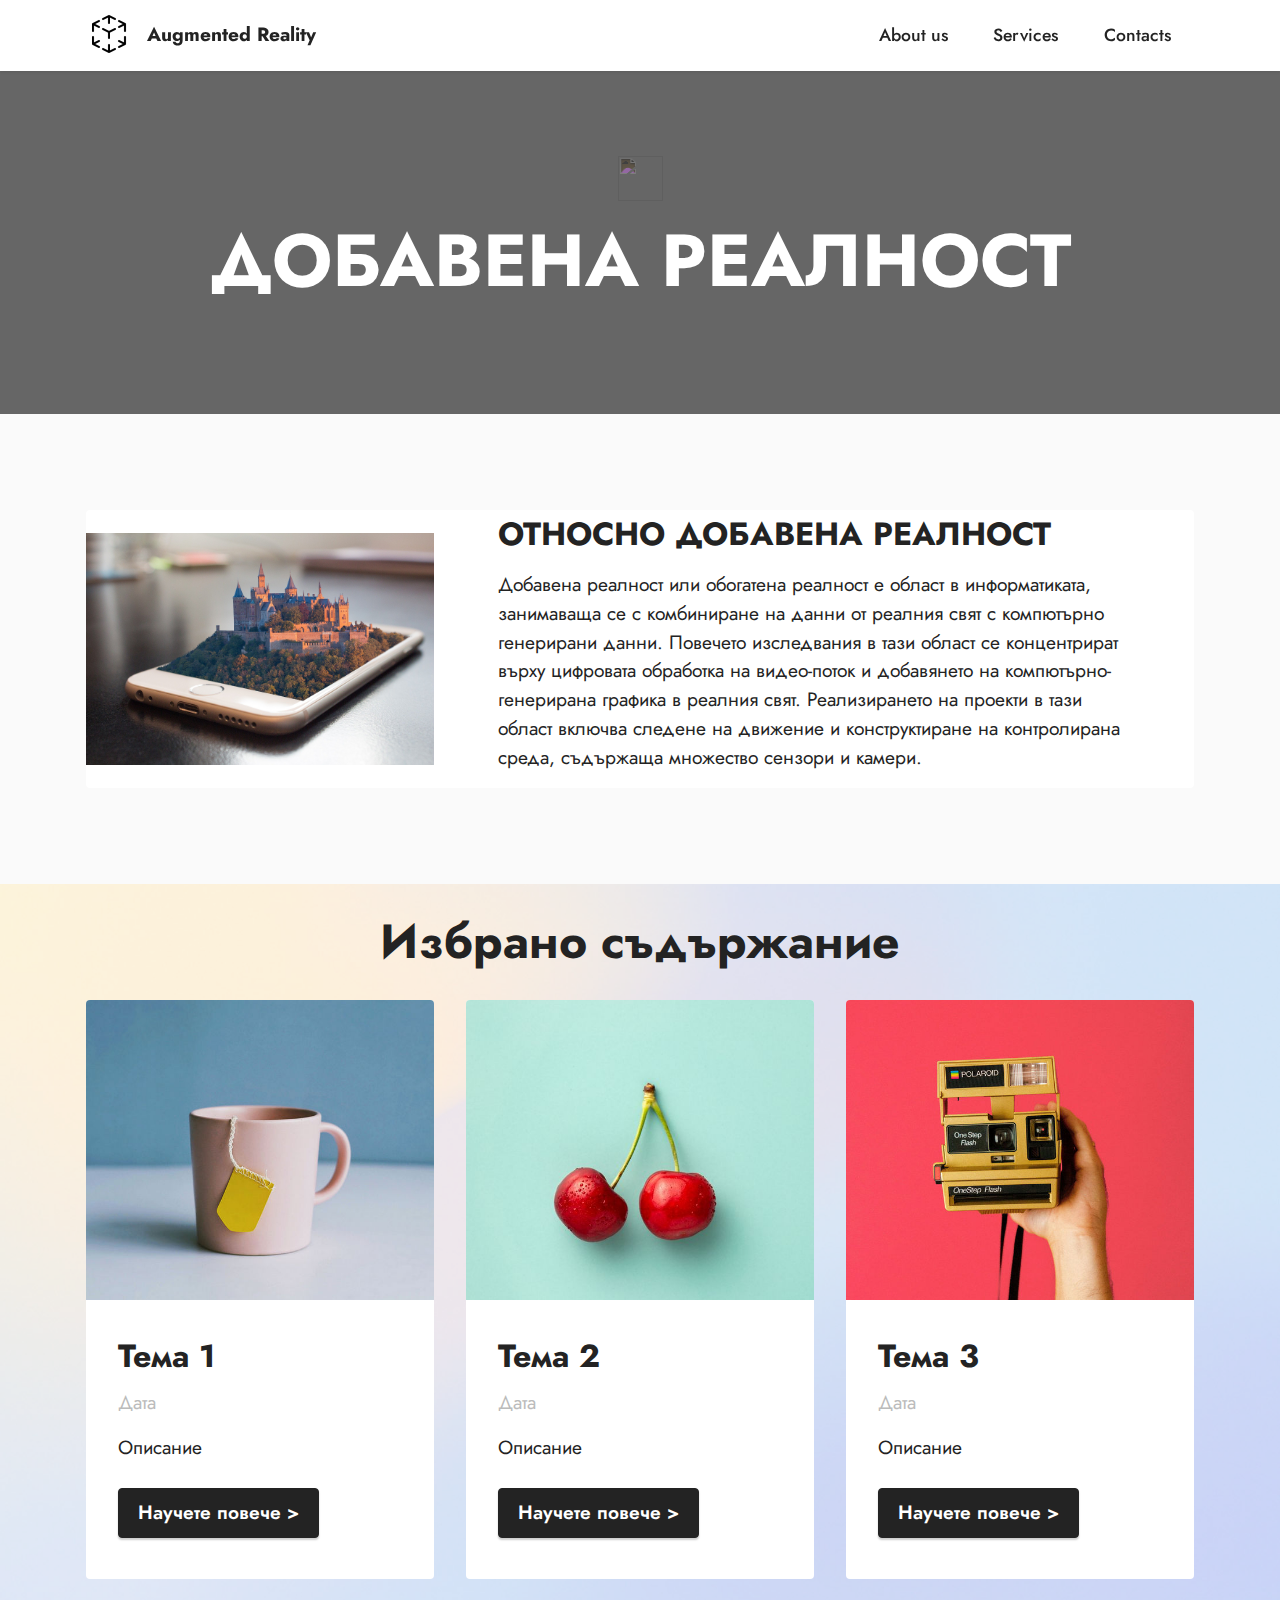
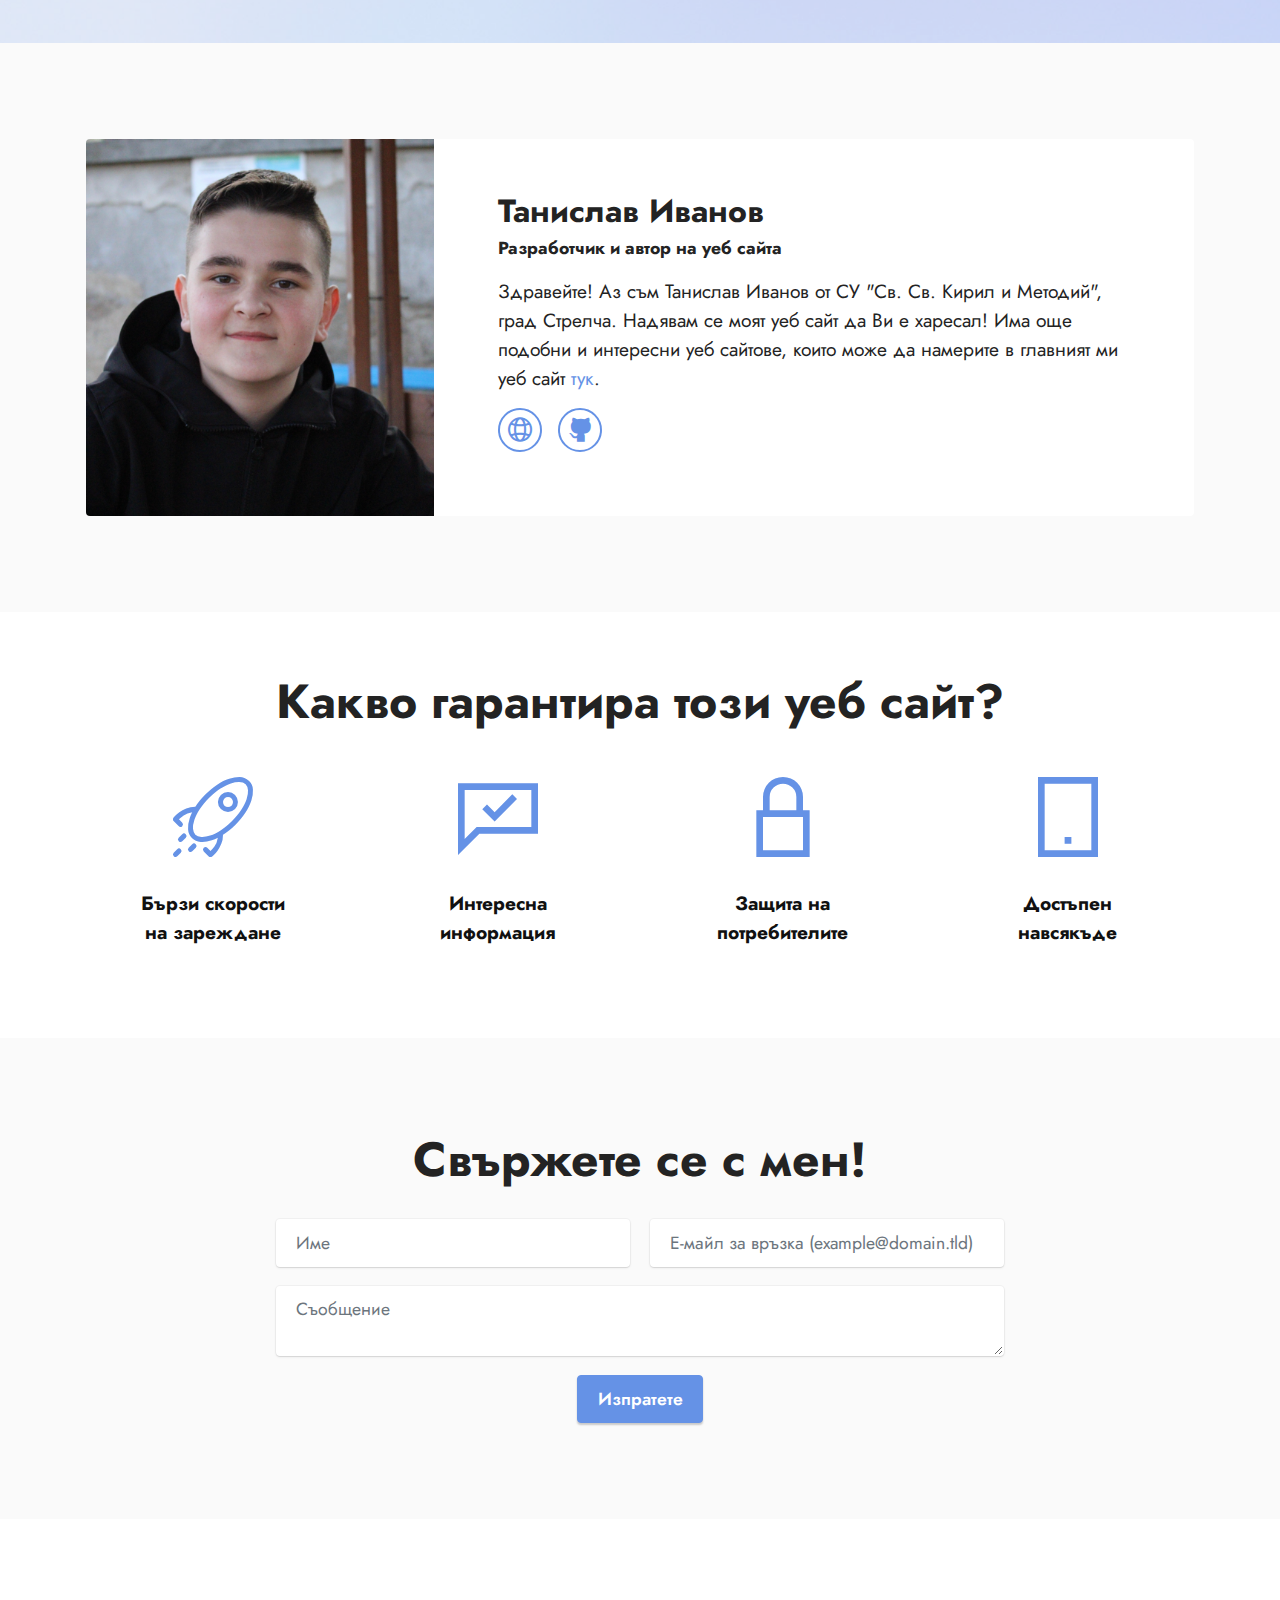
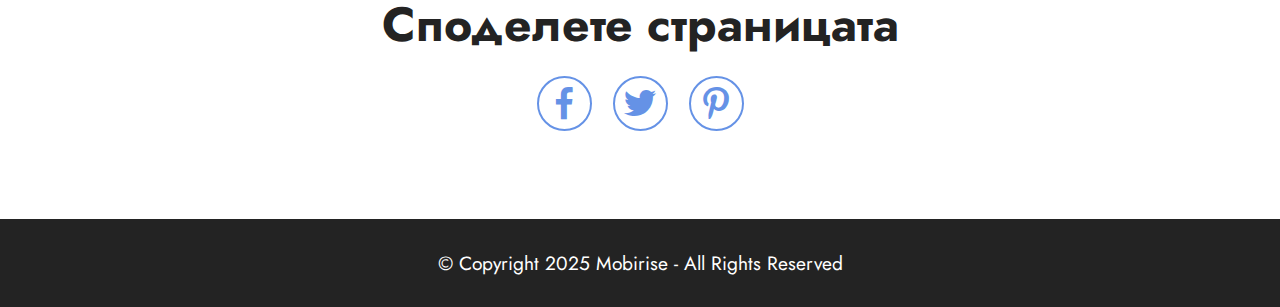
==== dev/index.html @ 79320619 "Качване на ориентировъчен изглед и структура" ====
<!DOCTYPE html>
<html  >
<head>
  
  <meta charset="UTF-8">
  <meta http-equiv="X-UA-Compatible" content="IE=edge">
  
  <meta name="viewport" content="width=device-width, initial-scale=1, minimum-scale=1">
  <link rel="shortcut icon" href="assets/images/forfour-ar-game-icon.png" type="image/x-icon">
  <meta name="description" content="Добре дошли в моят уеб сайт! В този сайт ще откриете повече информация относно Обогатената Реалност и как тя ни помага.">
  
  
  <title>Добавена Реалност » Начало</title>
  <link rel="stylesheet" href="assets/web/assets/mobirise-icons2/mobirise2.css">
  <link rel="stylesheet" href="assets/web/assets/mobirise-icons-bold/mobirise-icons-bold.css">
  <link rel="stylesheet" href="assets/tether/tether.min.css">
  <link rel="stylesheet" href="assets/bootstrap/css/bootstrap.min.css">
  <link rel="stylesheet" href="assets/bootstrap/css/bootstrap-grid.min.css">
  <link rel="stylesheet" href="assets/bootstrap/css/bootstrap-reboot.min.css">
  <link rel="stylesheet" href="assets/dropdown/css/style.css">
  <link rel="stylesheet" href="assets/formstyler/jquery.formstyler.css">
  <link rel="stylesheet" href="assets/formstyler/jquery.formstyler.theme.css">
  <link rel="stylesheet" href="assets/datepicker/jquery.datetimepicker.min.css">
  <link rel="stylesheet" href="assets/socicon/css/styles.css">
  <link rel="stylesheet" href="assets/theme/css/style.css">
  <link rel="preload" as="style" href="assets/mobirise/css/mbr-additional.css"><link rel="stylesheet" href="assets/mobirise/css/mbr-additional.css" type="text/css">
  
  
  
  
</head>
<body>
  
  <section class="menu menu1 cid-swVTDgAWQh" once="menu" id="menu1-0">
    

    <nav class="navbar navbar-dropdown navbar-fixed-top navbar-expand-lg">
        <div class="container">
            <div class="navbar-brand">
                <span class="navbar-logo">
                    <a href="index.html">
                        <img src="assets/images/2300882-200-96x96.png" alt="Лого" style="height: 3rem;">
                    </a>
                </span>
                <span class="navbar-caption-wrap"><a class="navbar-caption text-black display-7" href="https://mobiri.se">Augmented Reality</a></span>
            </div>
            <button class="navbar-toggler" type="button" data-toggle="collapse" data-target="#navbarSupportedContent" aria-controls="navbarNavAltMarkup" aria-expanded="false" aria-label="Toggle navigation">
                <div class="hamburger">
                    <span></span>
                    <span></span>
                    <span></span>
                    <span></span>
                </div>
            </button>
            <div class="collapse navbar-collapse" id="navbarSupportedContent">
                <ul class="navbar-nav nav-dropdown nav-right" data-app-modern-menu="true">
                    <li class="nav-item"><a class="nav-link link text-black display-4" href="https://mobiri.se">
                            About us</a></li>
                    <li class="nav-item"><a class="nav-link link text-black display-4" href="https://mobiri.se">
                            Services</a></li>
                    <li class="nav-item"><a class="nav-link link text-black display-4" href="https://mobiri.se">Contacts</a>
                    </li>
                </ul>
                
                
            </div>
        </div>
    </nav>
</section>

<section class="header6 cid-swVTGZtuj9" data-bg-video="https://www.youtube.com/watch?v=88ghVQFqOMQ&amp;feature=youtu.be&amp;ab_channel=t.Developer" id="header6-1">

    

    <div class="mbr-overlay" style="opacity: 0.6; background-color: rgb(0, 0, 0);"></div>

    <div class="align-center container">
        <div class="row justify-content-center">
            <div class="col-12 col-lg-10">
                <center><img src="https://i.imgur.com/I8pU9GS.png" style="filter: invert(75%); width: 45px; height: 45px; margin-bottom: 20px;"></center>
                <h1 class="mbr-section-title mbr-fonts-style mbr-white mb-3 display-1"><strong>ДОБАВЕНА РЕАЛНОСТ</strong></h1>
                
                
                
            </div>
        </div>
    </div>
</section>

<section class="features8 cid-sx1drIk7ok" xmlns="http://www.w3.org/1999/html" id="features9-3">
    
    

    

    <div class="container">
        <div class="card">
            <div class="card-wrapper">
                <div class="row align-items-center">
                    <div class="col-12 col-md-4">
                        <div class="image-wrapper">
                            <img src="assets/images/mbr.jpg" alt="">
                        </div>
                    </div>
                    <div class="col-12 col-md">
                        <div class="card-box">
                            <div class="row">
                                <div class="col-md">
                                    <h6 class="card-title mbr-fonts-style display-5">
                                        <strong>ОТНОСНО ДОБАВЕНА РЕАЛНОСТ</strong></h6>
                                    <p class="mbr-text mbr-fonts-style display-7">Добавена реалност или обогатена реалност е област в информатиката, занимаваща се с комбиниране на данни от реалния свят с компютърно генерирани данни. Повечето изследвания в тази област се концентрират върху цифровата обработка на видео-поток и добавянето на компютърно-генерирана графика в реалния свят. Реализирането на проекти в тази област включва следене на движение и конструктиране на контролирана среда, съдържаща множество сензори и камери.</p>
                                </div>
                                
                                <div></div>
                            </div>
                        </div>
                    </div>
                </div>
            </div>
        </div>
        
        
    </div>
</section>

<section class="features4 cid-sx1fd4YTiP" id="features4-a">
    
    <div class="mbr-overlay"></div>
    <div class="container">
        <div class="mbr-section-head">
            <h4 class="mbr-section-title mbr-fonts-style align-center mb-0 display-2">
                <strong>Избрано съдържание</strong></h4>
            
        </div>
        <div class="row mt-4">
            <div class="item features-image сol-12 col-md-6 col-lg-4">
                <div class="item-wrapper">
                    <div class="item-img">
                        <img src="assets/images/product2.jpg" alt="" title="">
                    </div>
                    <div class="item-content">
                        <h5 class="item-title mbr-fonts-style display-5"><strong>Тема 1</strong></h5>
                        <h6 class="item-subtitle mbr-fonts-style mt-1 display-7">Дата</h6>
                        <p class="mbr-text mbr-fonts-style mt-3 display-7">Описание</p>
                    </div>
                    <div class="mbr-section-btn item-footer mt-2"><a href="" class="btn item-btn btn-black display-7" target="_blank">Научете повече &gt;</a></div>
                </div>
            </div>
            <div class="item features-image сol-12 col-md-6 col-lg-4">
                <div class="item-wrapper">
                    <div class="item-img">
                        <img src="assets/images/product3.jpg" alt="" title="">
                    </div>
                    <div class="item-content">
                        <h5 class="item-title mbr-fonts-style display-5"><strong>Тема 2</strong></h5>
                        <h6 class="item-subtitle mbr-fonts-style mt-1 display-7">
                            Дата</h6>
                        <p class="mbr-text mbr-fonts-style mt-3 display-7">Описание</p>
                    </div>
                    <div class="mbr-section-btn item-footer mt-2"><a href="" class="btn item-btn btn-black display-7" target="_blank">Научете повече &gt;</a></div>
                </div>
            </div>
            <div class="item features-image сol-12 col-md-6 col-lg-4">
                <div class="item-wrapper">
                    <div class="item-img">
                        <img src="assets/images/product1.jpg" alt="" title="">
                    </div>
                    <div class="item-content">
                        <h5 class="item-title mbr-fonts-style display-5"><strong>Тема 3</strong></h5>
                        <h6 class="item-subtitle mbr-fonts-style mt-1 display-7">Дата</h6>
                        <p class="mbr-text mbr-fonts-style mt-3 display-7">Описание<br></p>
                    </div>
                    <div class="mbr-section-btn item-footer mt-2"><a href="" class="btn item-btn btn-black display-7" target="_blank">Научете повече &gt;</a></div>
                </div>
            </div>
            
        </div>
    </div>
</section>

<section class="team2 cid-sx1dHbCAU4" xmlns="http://www.w3.org/1999/html" id="team2-6">
    
    
    <div class="container">
        <div class="card">
            <div class="card-wrapper">
                <div class="row align-items-center">
                    <div class="col-12 col-md-4">
                        <div class="image-wrapper">
                            <img src="assets/images/img-1461-.jpg" alt="Снимка на Автора">
                        </div>
                    </div>
                    <div class="col-12 col-md">
                        <div class="card-box">
                            <h5 class="card-title mbr-fonts-style m-0 display-5">
                                <strong>Танислав Иванов</strong></h5>
                            <h6 class="mbr-fonts-style mb-3 display-4"><strong>Разработчик и автор на уеб сайта</strong></h6>
                            <p class="mbr-text mbr-fonts-style display-7">
                                Здравейте! Аз съм Танислав Иванов от СУ "Св. Св. Кирил и Методий", град Стрелча. Надявам се моят уеб сайт да Ви е харесал! Има още подобни и интересни уеб сайтове, които може да намерите в главният ми уеб сайт <a href="https://tanislav.space/" class="text-primary" target="_blank">тук</a>.</p>
                            <div class="social-row display-7">
                                <div class="soc-item">
                                    <a href="https://tanislav.space/" target="_blank">
                                        <span class="mbr-iconfont mobi-mbri-globe-2 mobi-mbri"></span>
                                    </a>
                                </div>
                                <div class="soc-item">
                                    <a href="https://github.com/tanislavivanov/" target="_blank">
                                        <span class="mbr-iconfont socicon-github socicon"></span>
                                    </a>
                                </div>
                                
                                
                                
                            </div>
                        </div>
                    </div>
                </div>
            </div>
        </div>
        
        
    </div>
</section>

<section class="features13 cid-sx1dAVcHYe" id="features14-5">
    

    
    <div class="container">
        <div class="row">
            <div class="col-12">
                <h3 class="mbr-section-title align-center mb-4 mbr-fonts-style display-2"><strong>Какво гарантира този уеб сайт?</strong></h3>
            </div>
            <div class="card col-12 col-md-4 col-lg-2 p-3">
                <div class="card-wrapper">
                    <div class="card-box align-center">
                        <span class="mbr-iconfont mbrib-rocket"></span>
                        <h4 class="card-title align-center mbr-black mbr-fonts-style display-7">
                            <strong>Бързи скорости на зареждане</strong></h4>
                    </div>
                </div>
            </div>
            <div class="card p-3 col-12 col-md-4 col-lg-2">
                <div class="card-wrapper">
                    <div class="card-box align-center">
                        <span class="mbr-iconfont mobi-mbri-cust-feedback mobi-mbri"></span>
                        <h4 class="card-title align-center mbr-black mbr-fonts-style display-7">
                            <strong>Интересна информация</strong></h4>
                    </div>
                </div>
            </div>
            <div class="card p-3 col-12 col-md-4 col-lg-2">
                <div class="card-wrapper">
                    <div class="card-box align-center">
                        <span class="mbr-iconfont mobi-mbri-lock mobi-mbri"></span>
                        <h4 class="card-title align-center mbr-black mbr-fonts-style display-7">
                            <strong>Защита на потребителите</strong></h4>
                    </div>
                </div>
            </div>
            <div class="card p-3 col-12 col-md-4 col-lg-2">
                <div class="card-wrapper">
                    <div class="card-box align-center">
                        <span class="mbr-iconfont mobi-mbri-tablet-vertical mobi-mbri"></span>
                        <h4 class="card-title align-center mbr-black mbr-fonts-style display-7">
                            <strong>Достъпен навсякъде</strong></h4>
                    </div>
                </div>
            </div>
            
            
        </div>
    </div>
</section>

<section class="form5 cid-sx1h67roK4" id="form5-b">
    
    
    <div class="container">
        <div class="mbr-section-head">
            <h3 class="mbr-section-title mbr-fonts-style align-center mb-0 display-2">
                <strong>Свържете се с мен!</strong></h3>
            
        </div>
        <div class="row justify-content-center mt-4">
            <div class="col-lg-8 mx-auto mbr-form" data-form-type="formoid">
                <form action="https://mobirise.eu/" method="POST" class="mbr-form form-with-styler" data-form-title="Form Name"><input type="hidden" name="email" data-form-email="true" value="l0HgWR0Tot0xJaMEHiB4GE1J77Bi72+tcxITDGD/1uB796iWV2qBEVkrfcb3pbC+m5CJHKjNEhvX+XjFXCAOz+r0fnMYBuqLcvJv6qVlkKN8I9J687zzCAtlnWQ1FWHp">
                    <div class="">
                        <div hidden="hidden" data-form-alert="" class="alert alert-success col-12">Благодаря Ви, че попълнихте формуляра! Време за отговор е средно от 2 до 3 работни дни.</div>
                        <div hidden="hidden" data-form-alert-danger="" class="alert alert-danger col-12">Oops...! some
                            problem!</div>
                    </div>
                    <div class="dragArea row">
                        <div class="col-md col-sm-12 form-group" data-for="name">
                            <input type="text" name="name" placeholder="Име" data-form-field="name" class="form-control" value="" id="name-form5-b">
                        </div>
                        <div class="col-md col-sm-12 form-group" data-for="email">
                            <input type="email" name="email" placeholder="Е-майл за връзка (example@domain.tld)" data-form-field="email" class="form-control" value="" id="email-form5-b">
                        </div>
                        
                        <div class="col-12 form-group" data-for="textarea">
                            <textarea name="textarea" placeholder="Съобщение" data-form-field="textarea" class="form-control" id="textarea-form5-b"></textarea>
                        </div>
                        <div class="col-lg-12 col-md-12 col-sm-12 align-center mbr-section-btn"><button type="submit" class="btn btn-primary display-4">Изпратете</button></div>
                    </div>
                </form>
            </div>
        </div>
    </div>
</section>

<section class="social2 cid-sx1hEmFftr" id="share2-c">
    
     
    
    

    <div class="container">
        <div class="media-container-row">
            <div class="col-12">
                <h3 class="mbr-section-title align-center mb-3 mbr-fonts-style display-2"><strong>Споделете страницата</strong></h3>
                <div>
                    <div class="mbr-social-likes align-center" data-counters="false">
                        <span class="btn btn-social facebook m-2">
                            <i class="socicon socicon-facebook"></i>
                        </span>
                        <span class="btn btn-social twitter m-2">
                            <i class="socicon socicon-twitter"></i>
                        </span>
                        
                        
                        <span class="btn btn-social pinterest m-2">
                            <i class="socicon socicon-pinterest"></i>
                        </span>
                        
                    </div>
                </div>
            </div>
        </div>
    </div>
</section>

<section class="footer7 cid-sx1dK2Ox5b" once="footers" id="footer7-7">

    

    

    <div class="container">
        <div class="media-container-row align-center mbr-white">
            <div class="col-12">
                <p class="mbr-text mb-0 mbr-fonts-style display-7">
                    © Copyright 2025 Mobirise - All Rights Reserved
                </p>
            </div>
        </div>
    </div>
</section><section id="top-1" hidden><a href="https://mobirise.site"></a></section><script src="assets/web/assets/jquery/jquery.min.js"></script>  <script src="assets/popper/popper.min.js"></script>  <script src="assets/tether/tether.min.js"></script>  <script src="assets/bootstrap/js/bootstrap.min.js"></script>  <script src="assets/web/assets/cookies-alert-plugin/cookies-alert-core.js"></script>  <script src="assets/web/assets/cookies-alert-plugin/cookies-alert-script.js"></script>  <script src="assets/smoothscroll/smooth-scroll.js"></script>  <script src="assets/dropdown/js/nav-dropdown.js"></script>  <script src="assets/dropdown/js/navbar-dropdown.js"></script>  <script src="assets/touchswipe/jquery.touch-swipe.min.js"></script>  <script src="assets/ytplayer/jquery.mb.ytplayer.min.js"></script>  <script src="assets/vimeoplayer/jquery.mb.vimeo_player.js"></script>  <script src="assets/formstyler/jquery.formstyler.js"></script>  <script src="assets/formstyler/jquery.formstyler.min.js"></script>  <script src="assets/datepicker/jquery.datetimepicker.full.js"></script>  <script src="assets/sociallikes/social-likes.js"></script>  <script src="assets/theme/js/script.js"></script>  <script src="assets/witsec-mailform/witsec-mailform.js"></script>  <script src="assets/formoid/formoid.min.js"></script>  
  
  
<input name="cookieData" type="hidden" data-cookie-customDialogSelector='null' data-cookie-colorText='#424a4d' data-cookie-colorBg='rgba(234, 239, 241, 0.86)' data-cookie-textButton='Съгласен съм' data-cookie-colorButton='' data-cookie-colorLink='#424a4d' data-cookie-underlineLink='true' data-cookie-text="Използваме бисквитки, за да подобрим изживяването Ви в този сайт! Прочетете нашата <a href='privacy.html'>политика за защита на потребителите</a> преди да продължите към сайта.">
  </body>
</html>
---- dev/assets/web/assets/mobirise-icons2/mobirise2.css ----
@font-face {
  font-family: 'Moririse2';
  font-display: swap;
  src:  url('mobirise2.eot?f2bix4');
  src:  url('mobirise2.eot?f2bix4#iefix') format('embedded-opentype'),
    url('mobirise2.ttf?f2bix4') format('truetype'),
    url('mobirise2.woff?f2bix4') format('woff'),
    url('mobirise2.svg?f2bix4#mobirise2') format('svg');
  font-weight: normal;
  font-style: normal;
}

[class^="mobi-"], [class*=" mobi-"] {
  /* use !important to prevent issues with browser extensions that change fonts */
  font-family: 'Moririse2' !important;
  speak: none;
  font-style: normal;
  font-weight: normal;
  font-variant: normal;
  text-transform: none;
  line-height: 1;

  /* Better Font Rendering =========== */
  -webkit-font-smoothing: antialiased;
  -moz-osx-font-smoothing: grayscale;
}

.mobi-mbri-add-submenu:before {
  content: "\e900";
}
.mobi-mbri-alert:before {
  content: "\e901";
}
.mobi-mbri-align-center:before {
  content: "\e902";
}
.mobi-mbri-align-justify:before {
  content: "\e903";
}
.mobi-mbri-align-left:before {
  content: "\e904";
}
.mobi-mbri-align-right:before {
  content: "\e905";
}
.mobi-mbri-android:before {
  content: "\e906";
}
.mobi-mbri-apple:before {
  content: "\e907";
}
.mobi-mbri-arrow-down:before {
  content: "\e908";
}
.mobi-mbri-arrow-next:before {
  content: "\e909";
}
.mobi-mbri-arrow-prev:before {
  content: "\e90a";
}
.mobi-mbri-arrow-up:before {
  content: "\e90b";
}
.mobi-mbri-bold:before {
  content: "\e90c";
}
.mobi-mbri-bookmark:before {
  content: "\e90d";
}
.mobi-mbri-bootstrap:before {
  content: "\e90e";
}
.mobi-mbri-briefcase:before {
  content: "\e90f";
}
.mobi-mbri-browse:before {
  content: "\e910";
}
.mobi-mbri-bulleted-list:before {
  content: "\e911";
}
.mobi-mbri-calendar:before {
  content: "\e912";
}
.mobi-mbri-camera:before {
  content: "\e913";
}
.mobi-mbri-cart-add:before {
  content: "\e914";
}
.mobi-mbri-cart-full:before {
  content: "\e915";
}
.mobi-mbri-cash:before {
  content: "\e916";
}
.mobi-mbri-change-style:before {
  content: "\e917";
}
.mobi-mbri-chat:before {
  content: "\e918";
}
.mobi-mbri-clock:before {
  content: "\e919";
}
.mobi-mbri-close:before {
  content: "\e91a";
}
.mobi-mbri-cloud:before {
  content: "\e91b";
}
.mobi-mbri-code:before {
  content: "\e91c";
}
.mobi-mbri-contact-form:before {
  content: "\e91d";
}
.mobi-mbri-credit-card:before {
  content: "\e91e";
}
.mobi-mbri-cursor-click:before {
  content: "\e91f";
}
.mobi-mbri-cust-feedback:before {
  content: "\e920";
}
.mobi-mbri-database:before {
  content: "\e921";
}
.mobi-mbri-delivery:before {
  content: "\e922";
}
.mobi-mbri-desktop:before {
  content: "\e923";
}
.mobi-mbri-devices:before {
  content: "\e924";
}
.mobi-mbri-down:before {
  content: "\e925";
}
.mobi-mbri-download-2:before {
  content: "\e926";
}
.mobi-mbri-download:before {
  content: "\e927";
}
.mobi-mbri-drag-n-drop-2:before {
  content: "\e928";
}
.mobi-mbri-drag-n-drop:before {
  content: "\e929";
}
.mobi-mbri-edit-2:before {
  content: "\e92a";
}
.mobi-mbri-edit:before {
  content: "\e92b";
}
.mobi-mbri-error:before {
  content: "\e92c";
}
.mobi-mbri-extension:before {
  content: "\e92d";
}
.mobi-mbri-features:before {
  content: "\e92e";
}
.mobi-mbri-file:before {
  content: "\e92f";
}
.mobi-mbri-flag:before {
  content: "\e930";
}
.mobi-mbri-folder:before {
  content: "\e931";
}
.mobi-mbri-gift:before {
  content: "\e932";
}
.mobi-mbri-github:before {
  content: "\e933";
}
.mobi-mbri-globe-2:before {
  content: "\e934";
}
.mobi-mbri-globe:before {
  content: "\e935";
}
.mobi-mbri-growing-chart:before {
  content: "\e936";
}
.mobi-mbri-hearth:before {
  content: "\e937";
}
.mobi-mbri-help:before {
  content: "\e938";
}
.mobi-mbri-home:before {
  content: "\e939";
}
.mobi-mbri-hot-cup:before {
  content: "\e93a";
}
.mobi-mbri-idea:before {
  content: "\e93b";
}
.mobi-mbri-image-gallery:before {
  content: "\e93c";
}
.mobi-mbri-image-slider:before {
  content: "\e93d";
}
.mobi-mbri-info:before {
  content: "\e93e";
}
.mobi-mbri-italic:before {
  content: "\e93f";
}
.mobi-mbri-key:before {
  content: "\e940";
}
.mobi-mbri-laptop:before {
  content: "\e941";
}
.mobi-mbri-layers:before {
  content: "\e942";
}
.mobi-mbri-left-right:before {
  content: "\e943";
}
.mobi-mbri-left:before {
  content: "\e944";
}
.mobi-mbri-letter:before {
  content: "\e945";
}
.mobi-mbri-like:before {
  content: "\e946";
}
.mobi-mbri-link:before {
  content: "\e947";
}
.mobi-mbri-lock:before {
  content: "\e948";
}
.mobi-mbri-login:before {
  content: "\e949";
}
.mobi-mbri-logout:before {
  content: "\e94a";
}
.mobi-mbri-magic-stick:before {
  content: "\e94b";
}
.mobi-mbri-map-pin:before {
  content: "\e94c";
}
.mobi-mbri-menu:before {
  content: "\e94d";
}
.mobi-mbri-mobile-2:before {
  content: "\e94e";
}
.mobi-mbri-mobile-horizontal:before {
  content: "\e94f";
}
.mobi-mbri-mobile:before {
  content: "\e950";
}
.mobi-mbri-mobirise:before {
  content: "\e951";
}
.mobi-mbri-more-horizontal:before {
  content: "\e952";
}
.mobi-mbri-more-vertical:before {
  content: "\e953";
}
.mobi-mbri-music:before {
  content: "\e954";
}
.mobi-mbri-new-file:before {
  content: "\e955";
}
.mobi-mbri-numbered-list:before {
  content: "\e956";
}
.mobi-mbri-opened-folder:before {
  content: "\e957";
}
.mobi-mbri-pages:before {
  content: "\e958";
}
.mobi-mbri-paper-plane:before {
  content: "\e959";
}
.mobi-mbri-paperclip:before {
  content: "\e95a";
}
.mobi-mbri-phone:before {
  content: "\e95b";
}
.mobi-mbri-photo:before {
  content: "\e95c";
}
.mobi-mbri-photos:before {
  content: "\e95d";
}
.mobi-mbri-pin:before {
  content: "\e95e";
}
.mobi-mbri-play:before {
  content: "\e95f";
}
.mobi-mbri-plus:before {
  content: "\e960";
}
.mobi-mbri-preview:before {
  content: "\e961";
}
.mobi-mbri-print:before {
  content: "\e962";
}
.mobi-mbri-protect:before {
  content: "\e963";
}
.mobi-mbri-question:before {
  content: "\e964";
}
.mobi-mbri-quote-left:before {
  content: "\e965";
}
.mobi-mbri-quote-right:before {
  content: "\e966";
}
.mobi-mbri-redo:before {
  content: "\e967";
}
.mobi-mbri-refresh:before {
  content: "\e968";
}
.mobi-mbri-responsive-2:before {
  content: "\e969";
}
.mobi-mbri-responsive:before {
  content: "\e96a";
}
.mobi-mbri-right:before {
  content: "\e96b";
}
.mobi-mbri-rocket:before {
  content: "\e96c";
}
.mobi-mbri-sad-face:before {
  content: "\e96d";
}
.mobi-mbri-sale:before {
  content: "\e96e";
}
.mobi-mbri-save:before {
  content: "\e96f";
}
.mobi-mbri-search:before {
  content: "\e970";
}
.mobi-mbri-setting-2:before {
  content: "\e971";
}
.mobi-mbri-setting-3:before {
  content: "\e972";
}
.mobi-mbri-setting:before {
  content: "\e973";
}
.mobi-mbri-share:before {
  content: "\e974";
}
.mobi-mbri-shopping-bag:before {
  content: "\e975";
}
.mobi-mbri-shopping-basket:before {
  content: "\e976";
}
.mobi-mbri-shopping-cart:before {
  content: "\e977";
}
.mobi-mbri-sites:before {
  content: "\e978";
}
.mobi-mbri-smile-face:before {
  content: "\e979";
}
.mobi-mbri-speed:before {
  content: "\e97a";
}
.mobi-mbri-star:before {
  content: "\e97b";
}
.mobi-mbri-success:before {
  content: "\e97c";
}
.mobi-mbri-sun:before {
  content: "\e97d";
}
.mobi-mbri-sun2:before {
  content: "\e97e";
}
.mobi-mbri-tablet-vertical:before {
  content: "\e97f";
}
.mobi-mbri-tablet:before {
  content: "\e980";
}
.mobi-mbri-target:before {
  content: "\e981";
}
.mobi-mbri-timer:before {
  content: "\e982";
}
.mobi-mbri-to-ftp:before {
  content: "\e983";
}
.mobi-mbri-to-local-drive:before {
  content: "\e984";
}
.mobi-mbri-touch-swipe:before {
  content: "\e985";
}
.mobi-mbri-touch:before {
  content: "\e986";
}
.mobi-mbri-trash:before {
  content: "\e987";
}
.mobi-mbri-underline:before {
  content: "\e988";
}
.mobi-mbri-undo:before {
  content: "\e989";
}
.mobi-mbri-unlink:before {
  content: "\e98a";
}
.mobi-mbri-unlock:before {
  content: "\e98b";
}
.mobi-mbri-up-down:before {
  content: "\e98c";
}
.mobi-mbri-up:before {
  content: "\e98d";
}
.mobi-mbri-update:before {
  content: "\e98e";
}
.mobi-mbri-upload-2:before {
  content: "\e98f";
}
.mobi-mbri-upload:before {
  content: "\e990";
}
.mobi-mbri-user-2:before {
  content: "\e991";
}
.mobi-mbri-user:before {
  content: "\e992";
}
.mobi-mbri-users:before {
  content: "\e993";
}
.mobi-mbri-video-play:before {
  content: "\e994";
}
.mobi-mbri-video:before {
  content: "\e995";
}
.mobi-mbri-watch:before {
  content: "\e996";
}
.mobi-mbri-website-theme-2:before {
  content: "\e997";
}
.mobi-mbri-website-theme:before {
  content: "\e998";
}
.mobi-mbri-wifi:before {
  content: "\e999";
}
.mobi-mbri-windows:before {
  content: "\e99a";
}
.mobi-mbri-zoom-in:before {
  content: "\e99b";
}
.mobi-mbri-zoom-out:before {
  content: "\e99c";
}
---- dev/assets/web/assets/mobirise-icons-bold/mobirise-icons-bold.css ----
@font-face {
  font-family: 'mobirise-icons-bold';
  font-display: swap;
  src:  url('mobirise-icons-bold.eot?m1l4yr');
  src:  url('mobirise-icons-bold.eot?m1l4yr#iefix') format('embedded-opentype'),
    url('mobirise-icons-bold.ttf?m1l4yr') format('truetype'),
    url('mobirise-icons-bold.woff?m1l4yr') format('woff'),
    url('mobirise-icons-bold.svg?m1l4yr#mobirise-icons-bold') format('svg');
  font-weight: normal;
  font-style: normal;
}

[class^="mbrib-"], [class*="mbrib-"] {
  /* use !important to prevent issues with browser extensions that change fonts */
  font-family: 'mobirise-icons-bold' !important;
  speak: none;
  font-style: normal;
  font-weight: normal;
  font-variant: normal;
  text-transform: none;
  line-height: 1;

  /* Better Font Rendering =========== */
  -webkit-font-smoothing: antialiased;
  -moz-osx-font-smoothing: grayscale;
}

.mbrib-add-submenu:before {
  content: "\e900";
}
.mbrib-alert:before {
  content: "\e901";
}
.mbrib-align-center:before {
  content: "\e902";
}
.mbrib-align-justify:before {
  content: "\e903";
}
.mbrib-align-left:before {
  content: "\e904";
}
.mbrib-align-right:before {
  content: "\e905";
}
.mbrib-android:before {
  content: "\e906";
}
.mbrib-apple:before {
  content: "\e907";
}
.mbrib-arrow-down:before {
  content: "\e908";
}
.mbrib-arrow-next:before {
  content: "\e909";
}
.mbrib-arrow-prev:before {
  content: "\e90a";
}
.mbrib-arrow-up:before {
  content: "\e90b";
}
.mbrib-bold:before {
  content: "\e90c";
}
.mbrib-bookmark:before {
  content: "\e90d";
}
.mbrib-bootstrap:before {
  content: "\e90e";
}
.mbrib-briefcase:before {
  content: "\e90f";
}
.mbrib-browse:before {
  content: "\e910";
}
.mbrib-bulleted-list:before {
  content: "\e911";
}
.mbrib-calendar:before {
  content: "\e912";
}
.mbrib-camera:before {
  content: "\e913";
}
.mbrib-cart-add:before {
  content: "\e914";
}
.mbrib-cart-full:before {
  content: "\e915";
}
.mbrib-cash:before {
  content: "\e916";
}
.mbrib-change-style:before {
  content: "\e917";
}
.mbrib-chat:before {
  content: "\e918";
}
.mbrib-clock:before {
  content: "\e919";
}
.mbrib-close:before {
  content: "\e91a";
}
.mbrib-cloud:before {
  content: "\e91b";
}
.mbrib-code:before {
  content: "\e91c";
}
.mbrib-contact-form:before {
  content: "\e91d";
}
.mbrib-credit-card:before {
  content: "\e91e";
}
.mbrib-cursor-click:before {
  content: "\e91f";
}
.mbrib-cust-feedback:before {
  content: "\e920";
}
.mbrib-database:before {
  content: "\e921";
}
.mbrib-delivery:before {
  content: "\e922";
}
.mbrib-desktop:before {
  content: "\e923";
}
.mbrib-devices:before {
  content: "\e924";
}
.mbrib-down:before {
  content: "\e925";
}
.mbrib-download:before {
  content: "\e926";
}
.mbrib-drag-n-drop:before {
  content: "\e927";
}
.mbrib-drag-n-drop2:before {
  content: "\e928";
}
.mbrib-edit:before {
  content: "\e929";
}
.mbrib-edit2:before {
  content: "\e92a";
}
.mbrib-error:before {
  content: "\e92b";
}
.mbrib-extension:before {
  content: "\e92c";
}
.mbrib-features:before {
  content: "\e92d";
}
.mbrib-file:before {
  content: "\e92e";
}
.mbrib-flag:before {
  content: "\e92f";
}
.mbrib-folder:before {
  content: "\e930";
}
.mbrib-gift:before {
  content: "\e931";
}
.mbrib-github:before {
  content: "\e932";
}
.mbrib-globe-2:before {
  content: "\e933";
}
.mbrib-globe:before {
  content: "\e934";
}
.mbrib-growing-chart:before {
  content: "\e935";
}
.mbrib-hearth:before {
  content: "\e936";
}
.mbrib-help:before {
  content: "\e937";
}
.mbrib-home:before {
  content: "\e938";
}
.mbrib-hot-cup:before {
  content: "\e939";
}
.mbrib-idea:before {
  content: "\e93a";
}
.mbrib-image-gallery:before {
  content: "\e93b";
}
.mbrib-image-slider:before {
  content: "\e93c";
}
.mbrib-info:before {
  content: "\e93d";
}
.mbrib-italic:before {
  content: "\e93e";
}
.mbrib-key:before {
  content: "\e93f";
}
.mbrib-laptop:before {
  content: "\e940";
}
.mbrib-layers:before {
  content: "\e941";
}
.mbrib-left-right:before {
  content: "\e942";
}
.mbrib-left:before {
  content: "\e943";
}
.mbrib-letter:before {
  content: "\e944";
}
.mbrib-like:before {
  content: "\e945";
}
.mbrib-link:before {
  content: "\e946";
}
.mbrib-lock:before {
  content: "\e947";
}
.mbrib-login:before {
  content: "\e948";
}
.mbrib-logout:before {
  content: "\e949";
}
.mbrib-magic-stick:before {
  content: "\e94a";
}
.mbrib-map-pin:before {
  content: "\e94b";
}
.mbrib-menu:before {
  content: "\e94c";
}
.mbrib-mobile:before {
  content: "\e94d";
}
.mbrib-mobile2:before {
  content: "\e94e";
}
.mbrib-mobirise:before {
  content: "\e94f";
}
.mbrib-more-horizontal:before {
  content: "\e950";
}
.mbrib-more-vertical:before {
  content: "\e951";
}
.mbrib-music:before {
  content: "\e952";
}
.mbrib-new-file:before {
  content: "\e953";
}
.mbrib-numbered-list:before {
  content: "\e954";
}
.mbrib-opened-folder:before {
  content: "\e955";
}
.mbrib-pages:before {
  content: "\e956";
}
.mbrib-paper-plane:before {
  content: "\e957";
}
.mbrib-paperclip:before {
  content: "\e958";
}
.mbrib-photo:before {
  content: "\e959";
}
.mbrib-photos:before {
  content: "\e95a";
}
.mbrib-pin:before {
  content: "\e95b";
}
.mbrib-play:before {
  content: "\e95c";
}
.mbrib-plus:before {
  content: "\e95d";
}
.mbrib-preview:before {
  content: "\e95e";
}
.mbrib-print:before {
  content: "\e95f";
}
.mbrib-protect:before {
  content: "\e960";
}
.mbrib-question:before {
  content: "\e961";
}
.mbrib-quote-left:before {
  content: "\e962";
}
.mbrib-quote-right:before {
  content: "\e963";
}
.mbrib-redo:before {
  content: "\e964";
}
.mbrib-refresh:before {
  content: "\e965";
}
.mbrib-responsive:before {
  content: "\e966";
}
.mbrib-right:before {
  content: "\e967";
}
.mbrib-rocket:before {
  content: "\e968";
}
.mbrib-sad-face:before {
  content: "\e969";
}
.mbrib-sale:before {
  content: "\e96a";
}
.mbrib-save:before {
  content: "\e96b";
}
.mbrib-search:before {
  content: "\e96c";
}
.mbrib-setting:before {
  content: "\e96d";
}
.mbrib-setting2:before {
  content: "\e96e";
}
.mbrib-setting3:before {
  content: "\e96f";
}
.mbrib-share:before {
  content: "\e970";
}
.mbrib-shopping-bag:before {
  content: "\e971";
}
.mbrib-shopping-basket:before {
  content: "\e972";
}
.mbrib-shopping-cart:before {
  content: "\e973";
}
.mbrib-sites:before {
  content: "\e974";
}
.mbrib-smile-face:before {
  content: "\e975";
}
.mbrib-speed:before {
  content: "\e976";
}
.mbrib-star:before {
  content: "\e977";
}
.mbrib-success:before {
  content: "\e978";
}
.mbrib-sun:before {
  content: "\e979";
}
.mbrib-sun2:before {
  content: "\e97a";
}
.mbrib-tablet-vertical:before {
  content: "\e97b";
}
.mbrib-tablet:before {
  content: "\e97c";
}
.mbrib-target:before {
  content: "\e97d";
}
.mbrib-timer:before {
  content: "\e97e";
}
.mbrib-to-ftp:before {
  content: "\e97f";
}
.mbrib-to-local-drive:before {
  content: "\e980";
}
.mbrib-touch-swipe:before {
  content: "\e981";
}
.mbrib-touch:before {
  content: "\e982";
}
.mbrib-trash:before {
  content: "\e983";
}
.mbrib-underline:before {
  content: "\e984";
}
.mbrib-undo:before {
  content: "\e985";
}
.mbrib-unlink:before {
  content: "\e986";
}
.mbrib-unlock:before {
  content: "\e987";
}
.mbrib-up-down:before {
  content: "\e988";
}
.mbrib-up:before {
  content: "\e989";
}
.mbrib-update:before {
  content: "\e98a";
}
.mbrib-upload:before {
  content: "\e98b";
}
.mbrib-user:before {
  content: "\e98c";
}
.mbrib-user2:before {
  content: "\e98d";
}
.mbrib-users:before {
  content: "\e98e";
}
.mbrib-video-play:before {
  content: "\e98f";
}
.mbrib-video:before {
  content: "\e990";
}
.mbrib-watch:before {
  content: "\e991";
}
.mbrib-website-theme:before {
  content: "\e992";
}
.mbrib-wifi:before {
  content: "\e993";
}
.mbrib-windows:before {
  content: "\e994";
}
.mbrib-zoom-out:before {
  content: "\e995";
}
---- dev/assets/dropdown/css/style.css ----
.navbar-dropdown {
  left: 0;
  padding: 0;
  position: absolute;
  right: 0;
  top: 0;
  transition: all 0.45s ease;
  z-index: 1030;
  background: #282828; }
  .navbar-dropdown .navbar-logo {
    margin-right: 0.8rem;
    transition: margin 0.3s ease-in-out;
    vertical-align: middle; }
    .navbar-dropdown .navbar-logo img {
      height: 3.125rem;
      transition: all 0.3s ease-in-out; }
    .navbar-dropdown .navbar-logo.mbr-iconfont {
      font-size: 3.125rem;
      line-height: 3.125rem; }
  .navbar-dropdown .navbar-caption {
    font-weight: 700;
    white-space: normal;
    vertical-align: -4px;
    line-height: 3.125rem !important; }
    .navbar-dropdown .navbar-caption, .navbar-dropdown .navbar-caption:hover {
      color: inherit;
      text-decoration: none; }
  .navbar-dropdown .mbr-iconfont + .navbar-caption {
    vertical-align: -1px; }
  .navbar-dropdown.navbar-fixed-top {
    position: fixed; }
  .navbar-dropdown .navbar-brand span {
    vertical-align: -4px; }
  .navbar-dropdown.bg-color.transparent {
    background: none; }
  .navbar-dropdown.navbar-short .navbar-brand {
    padding: 0.625rem 0; }
    .navbar-dropdown.navbar-short .navbar-brand span {
      vertical-align: -1px; }
  .navbar-dropdown.navbar-short .navbar-caption {
    line-height: 2.375rem !important;
    vertical-align: -2px; }
  .navbar-dropdown.navbar-short .navbar-logo {
    margin-right: 0.5rem; }
    .navbar-dropdown.navbar-short .navbar-logo img {
      height: 2.375rem; }
    .navbar-dropdown.navbar-short .navbar-logo.mbr-iconfont {
      font-size: 2.375rem;
      line-height: 2.375rem; }
  .navbar-dropdown.navbar-short .mbr-table-cell {
    height: 3.625rem; }
  .navbar-dropdown .navbar-close {
    left: 0.6875rem;
    position: fixed;
    top: 0.75rem;
    z-index: 1000; }
  .navbar-dropdown .hamburger-icon {
    content: "";
    display: inline-block;
    vertical-align: middle;
    width: 16px;
    -webkit-box-shadow: 0 -6px 0 1px #282828,0 0 0 1px #282828,0 6px 0 1px #282828;
    -moz-box-shadow: 0 -6px 0 1px #282828,0 0 0 1px #282828,0 6px 0 1px #282828;
    box-shadow: 0 -6px 0 1px #282828,0 0 0 1px #282828,0 6px 0 1px #282828; }

.dropdown-menu .dropdown-toggle[data-toggle="dropdown-submenu"]::after {
  border-bottom: 0.35em solid transparent;
  border-left: 0.35em solid;
  border-right: 0;
  border-top: 0.35em solid transparent;
  margin-left: 0.3rem; }

.dropdown-menu .dropdown-item:focus {
  outline: 0; }

.nav-dropdown {
  font-size: 0.75rem;
  font-weight: 500;
  height: auto !important; }
  .nav-dropdown .nav-btn {
    padding-left: 1rem; }
  .nav-dropdown .link {
    margin: .667em 1.667em;
    font-weight: 500;
    padding: 0;
    transition: color .2s ease-in-out; }
    .nav-dropdown .link.dropdown-toggle {
      margin-right: 2.583em; }
      .nav-dropdown .link.dropdown-toggle::after {
        margin-left: .25rem;
        border-top: 0.35em solid;
        border-right: 0.35em solid transparent;
        border-left: 0.35em solid transparent;
        border-bottom: 0; }
      .nav-dropdown .link.dropdown-toggle[aria-expanded="true"] {
        margin: 0;
        padding: 0.667em 3.263em  0.667em 1.667em; }
  .nav-dropdown .link::after,
  .nav-dropdown .dropdown-item::after {
    color: inherit; }
  .nav-dropdown .btn {
    font-size: 0.75rem;
    font-weight: 700;
    letter-spacing: 0;
    margin-bottom: 0;
    padding-left: 1.25rem;
    padding-right: 1.25rem; }
  .nav-dropdown .dropdown-menu {
    border-radius: 0;
    border: 0;
    left: 0;
    margin: 0;
    padding-bottom: 1.25rem;
    padding-top: 1.25rem;
    position: relative; }
  .nav-dropdown .dropdown-submenu {
    margin-left: 0.125rem;
    top: 0; }
  .nav-dropdown .dropdown-item {
    font-weight: 500;
    line-height: 2;
    padding: 0.3846em 4.615em 0.3846em 1.5385em;
    position: relative;
    transition: color .2s ease-in-out, background-color .2s ease-in-out; }
    .nav-dropdown .dropdown-item::after {
      margin-top: -0.3077em;
      position: absolute;
      right: 1.1538em;
      top: 50%; }
    .nav-dropdown .dropdown-item:focus, .nav-dropdown .dropdown-item:hover {
      background: none; }

@media (max-width: 767px) {
  .nav-dropdown.navbar-toggleable-sm {
    bottom: 0;
    display: none;
    left: 0;
    overflow-x: hidden;
    position: fixed;
    top: 0;
    transform: translateX(-100%);
    -ms-transform: translateX(-100%);
    -webkit-transform: translateX(-100%);
    width: 18.75rem;
    z-index: 999; } }
.nav-dropdown.navbar-toggleable-xl {
  bottom: 0;
  display: none;
  left: 0;
  overflow-x: hidden;
  position: fixed;
  top: 0;
  transform: translateX(-100%);
  -ms-transform: translateX(-100%);
  -webkit-transform: translateX(-100%);
  width: 18.75rem;
  z-index: 999; }

.nav-dropdown-sm {
  display: block !important;
  overflow-x: hidden;
  overflow: auto;
  padding-top: 3.875rem; }
  .nav-dropdown-sm::after {
    content: "";
    display: block;
    height: 3rem;
    width: 100%; }
  .nav-dropdown-sm.collapse.in ~ .navbar-close {
    display: block !important; }
  .nav-dropdown-sm.collapsing, .nav-dropdown-sm.collapse.in {
    transform: translateX(0);
    -ms-transform: translateX(0);
    -webkit-transform: translateX(0);
    transition: all 0.25s ease-out;
    -webkit-transition: all 0.25s ease-out;
    background: #282828; }
  .nav-dropdown-sm.collapsing[aria-expanded="false"] {
    transform: translateX(-100%);
    -ms-transform: translateX(-100%);
    -webkit-transform: translateX(-100%); }
  .nav-dropdown-sm .nav-item {
    display: block;
    margin-left: 0 !important;
    padding-left: 0; }
  .nav-dropdown-sm .link,
  .nav-dropdown-sm .dropdown-item {
    border-top: 1px dotted rgba(255, 255, 255, 0.1);
    font-size: 0.8125rem;
    line-height: 1.6;
    margin: 0 !important;
    padding: 0.875rem 2.4rem 0.875rem 1.5625rem !important;
    position: relative;
    white-space: normal; }
    .nav-dropdown-sm .link:focus, .nav-dropdown-sm .link:hover,
    .nav-dropdown-sm .dropdown-item:focus,
    .nav-dropdown-sm .dropdown-item:hover {
      background: rgba(0, 0, 0, 0.2) !important;
      color: #c0a375; }
  .nav-dropdown-sm .nav-btn {
    position: relative;
    padding: 1.5625rem 1.5625rem 0 1.5625rem; }
    .nav-dropdown-sm .nav-btn::before {
      border-top: 1px dotted rgba(255, 255, 255, 0.1);
      content: "";
      left: 0;
      position: absolute;
      top: 0;
      width: 100%; }
    .nav-dropdown-sm .nav-btn + .nav-btn {
      padding-top: 0.625rem; }
      .nav-dropdown-sm .nav-btn + .nav-btn::before {
        display: none; }
  .nav-dropdown-sm .btn {
    padding: 0.625rem 0; }
  .nav-dropdown-sm .dropdown-toggle[data-toggle="dropdown-submenu"]::after {
    margin-left: .25rem;
    border-top: 0.35em solid;
    border-right: 0.35em solid transparent;
    border-left: 0.35em solid transparent;
    border-bottom: 0; }
  .nav-dropdown-sm .dropdown-toggle[data-toggle="dropdown-submenu"][aria-expanded="true"]::after {
    border-top: 0;
    border-right: 0.35em solid transparent;
    border-left: 0.35em solid transparent;
    border-bottom: 0.35em solid; }
  .nav-dropdown-sm .dropdown-menu {
    margin: 0;
    padding: 0;
    position: relative;
    top: 0;
    left: 0;
    width: 100%;
    border: 0;
    float: none;
    border-radius: 0;
    background: none; }
  .nav-dropdown-sm .dropdown-submenu {
    left: 100%;
    margin-left: 0.125rem;
    margin-top: -1.25rem;
    top: 0; }

.navbar-toggleable-sm .nav-dropdown .dropdown-menu {
  position: absolute; }

.navbar-toggleable-sm .nav-dropdown .dropdown-submenu {
  left: 100%;
  margin-left: 0.125rem;
  margin-top: -1.25rem;
  top: 0; }

.navbar-toggleable-sm.opened .nav-dropdown .dropdown-menu {
  position: relative; }

.navbar-toggleable-sm.opened .nav-dropdown .dropdown-submenu {
  left: 0;
  margin-left: 00rem;
  margin-top: 0rem;
  top: 0; }

.is-builder .nav-dropdown.collapsing {
  transition: none !important; }

/*# sourceMappingURL=style.css.map */
---- dev/assets/socicon/css/styles.css ----
@charset "UTF-8";

@font-face {
  font-family: 'Socicon';
  src:  url('../fonts/socicon.eot');
  src:  url('../fonts/socicon.eot?#iefix') format('embedded-opentype'),
    url('../fonts/socicon.woff2') format('woff2'),
    url('../fonts/socicon.ttf') format('truetype'),
    url('../fonts/socicon.woff') format('woff'),
    url('../fonts/socicon.svg#socicon') format('svg');
  font-weight: normal;
  font-style: normal;
}

[data-icon]:before {
  font-family: "socicon" !important;
  content: attr(data-icon);
  font-style: normal !important;
  font-weight: normal !important;
  font-variant: normal !important;
  text-transform: none !important;
  speak: none;
  line-height: 1;
  -webkit-font-smoothing: antialiased;
  -moz-osx-font-smoothing: grayscale;
}

[class^="socicon-"], [class*=" socicon-"] {
  /* use !important to prevent issues with browser extensions that change fonts */
  font-family: 'Socicon' !important;
  speak: none;
  font-style: normal;
  font-weight: normal;
  font-variant: normal;
  text-transform: none;
  line-height: 1;

  /* Better Font Rendering =========== */
  -webkit-font-smoothing: antialiased;
  -moz-osx-font-smoothing: grayscale;
}

.socicon-eitaa:before {
  content: "\e97c";
}
.socicon-soroush:before {
  content: "\e97d";
}
.socicon-bale:before {
  content: "\e97e";
}
.socicon-zazzle:before {
  content: "\e97b";
}
.socicon-society6:before {
  content: "\e97a";
}
.socicon-redbubble:before {
  content: "\e979";
}
.socicon-avvo:before {
  content: "\e978";
}
.socicon-stitcher:before {
  content: "\e977";
}
.socicon-googlehangouts:before {
  content: "\e974";
}
.socicon-dlive:before {
  content: "\e975";
}
.socicon-vsco:before {
  content: "\e976";
}
.socicon-flipboard:before {
  content: "\e973";
}
.socicon-ubuntu:before {
  content: "\e958";
}
.socicon-artstation:before {
  content: "\e959";
}
.socicon-invision:before {
  content: "\e95a";
}
.socicon-torial:before {
  content: "\e95b";
}
.socicon-collectorz:before {
  content: "\e95c";
}
.socicon-seenthis:before {
  content: "\e95d";
}
.socicon-googleplaymusic:before {
  content: "\e95e";
}
.socicon-debian:before {
  content: "\e95f";
}
.socicon-filmfreeway:before {
  content: "\e960";
}
.socicon-gnome:before {
  content: "\e961";
}
.socicon-itchio:before {
  content: "\e962";
}
.socicon-jamendo:before {
  content: "\e963";
}
.socicon-mix:before {
  content: "\e964";
}
.socicon-sharepoint:before {
  content: "\e965";
}
.socicon-tinder:before {
  content: "\e966";
}
.socicon-windguru:before {
  content: "\e967";
}
.socicon-cdbaby:before {
  content: "\e968";
}
.socicon-elementaryos:before {
  content: "\e969";
}
.socicon-stage32:before {
  content: "\e96a";
}
.socicon-tiktok:before {
  content: "\e96b";
}
.socicon-gitter:before {
  content: "\e96c";
}
.socicon-letterboxd:before {
  content: "\e96d";
}
.socicon-threema:before {
  content: "\e96e";
}
.socicon-splice:before {
  content: "\e96f";
}
.socicon-metapop:before {
  content: "\e970";
}
.socicon-naver:before {
  content: "\e971";
}
.socicon-remote:before {
  content: "\e972";
}
.socicon-internet:before {
  content: "\e957";
}
.socicon-moddb:before {
  content: "\e94b";
}
.socicon-indiedb:before {
  content: "\e94c";
}
.socicon-traxsource:before {
  content: "\e94d";
}
.socicon-gamefor:before {
  content: "\e94e";
}
.socicon-pixiv:before {
  content: "\e94f";
}
.socicon-myanimelist:before {
  content: "\e950";
}
.socicon-blackberry:before {
  content: "\e951";
}
.socicon-wickr:before {
  content: "\e952";
}
.socicon-spip:before {
  content: "\e953";
}
.socicon-napster:before {
  content: "\e954";
}
.socicon-beatport:before {
  content: "\e955";
}
.socicon-hackerone:before {
  content: "\e956";
}
.socicon-hackernews:before {
  content: "\e946";
}
.socicon-smashwords:before {
  content: "\e947";
}
.socicon-kobo:before {
  content: "\e948";
}
.socicon-bookbub:before {
  content: "\e949";
}
.socicon-mailru:before {
  content: "\e94a";
}
.socicon-gitlab:before {
  content: "\e945";
}
.socicon-instructables:before {
  content: "\e944";
}
.socicon-portfolio:before {
  content: "\e943";
}
.socicon-codered:before {
  content: "\e940";
}
.socicon-origin:before {
  content: "\e941";
}
.socicon-nextdoor:before {
  content: "\e942";
}
.socicon-udemy:before {
  content: "\e93f";
}
.socicon-livemaster:before {
  content: "\e93e";
}
.socicon-crunchbase:before {
  content: "\e93b";
}
.socicon-homefy:before {
  content: "\e93c";
}
.socicon-calendly:before {
  content: "\e93d";
}
.socicon-realtor:before {
  content: "\e90f";
}
.socicon-tidal:before {
  content: "\e910";
}
.socicon-qobuz:before {
  content: "\e911";
}
.socicon-natgeo:before {
  content: "\e912";
}
.socicon-mastodon:before {
  content: "\e913";
}
.socicon-unsplash:before {
  content: "\e914";
}
.socicon-homeadvisor:before {
  content: "\e915";
}
.socicon-angieslist:before {
  content: "\e916";
}
.socicon-codepen:before {
  content: "\e917";
}
.socicon-slack:before {
  content: "\e918";
}
.socicon-openaigym:before {
  content: "\e919";
}
.socicon-logmein:before {
  content: "\e91a";
}
.socicon-fiverr:before {
  content: "\e91b";
}
.socicon-gotomeeting:before {
  content: "\e91c";
}
.socicon-aliexpress:before {
  content: "\e91d";
}
.socicon-guru:before {
  content: "\e91e";
}
.socicon-appstore:before {
  content: "\e91f";
}
.socicon-homes:before {
  content: "\e920";
}
.socicon-zoom:before {
  content: "\e921";
}
.socicon-alibaba:before {
  content: "\e922";
}
.socicon-craigslist:before {
  content: "\e923";
}
.socicon-wix:before {
  content: "\e924";
}
.socicon-redfin:before {
  content: "\e925";
}
.socicon-googlecalendar:before {
  content: "\e926";
}
.socicon-shopify:before {
  content: "\e927";
}
.socicon-freelancer:before {
  content: "\e928";
}
.socicon-seedrs:before {
  content: "\e929";
}
.socicon-bing:before {
  content: "\e92a";
}
.socicon-doodle:before {
  content: "\e92b";
}
.socicon-bonanza:before {
  content: "\e92c";
}
.socicon-squarespace:before {
  content: "\e92d";
}
.socicon-toptal:before {
  content: "\e92e";
}
.socicon-gust:before {
  content: "\e92f";
}
.socicon-ask:before {
  content: "\e930";
}
.socicon-trulia:before {
  content: "\e931";
}
.socicon-loomly:before {
  content: "\e932";
}
.socicon-ghost:before {
  content: "\e933";
}
.socicon-upwork:before {
  content: "\e934";
}
.socicon-fundable:before {
  content: "\e935";
}
.socicon-booking:before {
  content: "\e936";
}
.socicon-googlemaps:before {
  content: "\e937";
}
.socicon-zillow:before {
  content: "\e938";
}
.socicon-niconico:before {
  content: "\e939";
}
.socicon-toneden:before {
  content: "\e93a";
}
.socicon-augment:before {
  content: "\e908";
}
.socicon-bitbucket:before {
  content: "\e909";
}
.socicon-fyuse:before {
  content: "\e90a";
}
.socicon-yt-gaming:before {
  content: "\e90b";
}
.socicon-sketchfab:before {
  content: "\e90c";
}
.socicon-mobcrush:before {
  content: "\e90d";
}
.socicon-microsoft:before {
  content: "\e90e";
}
.socicon-pandora:before {
  content: "\e907";
}
.socicon-messenger:before {
  content: "\e906";
}
.socicon-gamewisp:before {
  content: "\e905";
}
.socicon-bloglovin:before {
  content: "\e904";
}
.socicon-tunein:before {
  content: "\e903";
}
.socicon-gamejolt:before {
  content: "\e901";
}
.socicon-trello:before {
  content: "\e902";
}
.socicon-spreadshirt:before {
  content: "\e900";
}
.socicon-500px:before {
  content: "\e000";
}
.socicon-8tracks:before {
  content: "\e001";
}
.socicon-airbnb:before {
  content: "\e002";
}
.socicon-alliance:before {
  content: "\e003";
}
.socicon-amazon:before {
  content: "\e004";
}
.socicon-amplement:before {
  content: "\e005";
}
.socicon-android:before {
  content: "\e006";
}
.socicon-angellist:before {
  content: "\e007";
}
.socicon-apple:before {
  content: "\e008";
}
.socicon-appnet:before {
  content: "\e009";
}
.socicon-baidu:before {
  content: "\e00a";
}
.socicon-bandcamp:before {
  content: "\e00b";
}
.socicon-battlenet:before {
  content: "\e00c";
}
.socicon-mixer:before {
  content: "\e00d";
}
.socicon-bebee:before {
  content: "\e00e";
}
.socicon-bebo:before {
  content: "\e00f";
}
.socicon-behance:before {
  content: "\e010";
}
.socicon-blizzard:before {
  content: "\e011";
}
.socicon-blogger:before {
  content: "\e012";
}
.socicon-buffer:before {
  content: "\e013";
}
.socicon-chrome:before {
  content: "\e014";
}
.socicon-coderwall:before {
  content: "\e015";
}
.socicon-curse:before {
  content: "\e016";
}
.socicon-dailymotion:before {
  content: "\e017";
}
.socicon-deezer:before {
  content: "\e018";
}
.socicon-delicious:before {
  content: "\e019";
}
.socicon-deviantart:before {
  content: "\e01a";
}
.socicon-diablo:before {
  content: "\e01b";
}
.socicon-digg:before {
  content: "\e01c";
}
.socicon-discord:before {
  content: "\e01d";
}
.socicon-disqus:before {
  content: "\e01e";
}
.socicon-douban:before {
  content: "\e01f";
}
.socicon-draugiem:before {
  content: "\e020";
}
.socicon-dribbble:before {
  content: "\e021";
}
.socicon-drupal:before {
  content: "\e022";
}
.socicon-ebay:before {
  content: "\e023";
}
.socicon-ello:before {
  content: "\e024";
}
.socicon-endomodo:before {
  content: "\e025";
}
.socicon-envato:before {
  content: "\e026";
}
.socicon-etsy:before {
  content: "\e027";
}
.socicon-facebook:before {
  content: "\e028";
}
.socicon-feedburner:before {
  content: "\e029";
}
.socicon-filmweb:before {
  content: "\e02a";
}
.socicon-firefox:before {
  content: "\e02b";
}
.socicon-flattr:before {
  content: "\e02c";
}
.socicon-flickr:before {
  content: "\e02d";
}
.socicon-formulr:before {
  content: "\e02e";
}
.socicon-forrst:before {
  content: "\e02f";
}
.socicon-foursquare:before {
  content: "\e030";
}
.socicon-friendfeed:before {
  content: "\e031";
}
.socicon-github:before {
  content: "\e032";
}
.socicon-goodreads:before {
  content: "\e033";
}
.socicon-google:before {
  content: "\e034";
}
.socicon-googlescholar:before {
  content: "\e035";
}
.socicon-googlegroups:before {
  content: "\e036";
}
.socicon-googlephotos:before {
  content: "\e037";
}
.socicon-googleplus:before {
  content: "\e038";
}
.socicon-grooveshark:before {
  content: "\e039";
}
.socicon-hackerrank:before {
  content: "\e03a";
}
.socicon-hearthstone:before {
  content: "\e03b";
}
.socicon-hellocoton:before {
  content: "\e03c";
}
.socicon-heroes:before {
  content: "\e03d";
}
.socicon-smashcast:before {
  content: "\e03e";
}
.socicon-horde:before {
  content: "\e03f";
}
.socicon-houzz:before {
  content: "\e040";
}
.socicon-icq:before {
  content: "\e041";
}
.socicon-identica:before {
  content: "\e042";
}
.socicon-imdb:before {
  content: "\e043";
}
.socicon-instagram:before {
  content: "\e044";
}
.socicon-issuu:before {
  content: "\e045";
}
.socicon-istock:before {
  content: "\e046";
}
.socicon-itunes:before {
  content: "\e047";
}
.socicon-keybase:before {
  content: "\e048";
}
.socicon-lanyrd:before {
  content: "\e049";
}
.socicon-lastfm:before {
  content: "\e04a";
}
.socicon-line:before {
  content: "\e04b";
}
.socicon-linkedin:before {
  content: "\e04c";
}
.socicon-livejournal:before {
  content: "\e04d";
}
.socicon-lyft:before {
  content: "\e04e";
}
.socicon-macos:before {
  content: "\e04f";
}
.socicon-mail:before {
  content: "\e050";
}
.socicon-medium:before {
  content: "\e051";
}
.socicon-meetup:before {
  content: "\e052";
}
.socicon-mixcloud:before {
  content: "\e053";
}
.socicon-modelmayhem:before {
  content: "\e054";
}
.socicon-mumble:before {
  content: "\e055";
}
.socicon-myspace:before {
  content: "\e056";
}
.socicon-newsvine:before {
  content: "\e057";
}
.socicon-nintendo:before {
  content: "\e058";
}
.socicon-npm:before {
  content: "\e059";
}
.socicon-odnoklassniki:before {
  content: "\e05a";
}
.socicon-openid:before {
  content: "\e05b";
}
.socicon-opera:before {
  content: "\e05c";
}
.socicon-outlook:before {
  content: "\e05d";
}
.socicon-overwatch:before {
  content: "\e05e";
}
.socicon-patreon:before {
  content: "\e05f";
}
.socicon-paypal:before {
  content: "\e060";
}
.socicon-periscope:before {
  content: "\e061";
}
.socicon-persona:before {
  content: "\e062";
}
.socicon-pinterest:before {
  content: "\e063";
}
.socicon-play:before {
  content: "\e064";
}
.socicon-player:before {
  content: "\e065";
}
.socicon-playstation:before {
  content: "\e066";
}
.socicon-pocket:before {
  content: "\e067";
}
.socicon-qq:before {
  content: "\e068";
}
.socicon-quora:before {
  content: "\e069";
}
.socicon-raidcall:before {
  content: "\e06a";
}
.socicon-ravelry:before {
  content: "\e06b";
}
.socicon-reddit:before {
  content: "\e06c";
}
.socicon-renren:before {
  content: "\e06d";
}
.socicon-researchgate:before {
  content: "\e06e";
}
.socicon-residentadvisor:before {
  content: "\e06f";
}
.socicon-reverbnation:before {
  content: "\e070";
}
.socicon-rss:before {
  content: "\e071";
}
.socicon-sharethis:before {
  content: "\e072";
}
.socicon-skype:before {
  content: "\e073";
}
.socicon-slideshare:before {
  content: "\e074";
}
.socicon-smugmug:before {
  content: "\e075";
}
.socicon-snapchat:before {
  content: "\e076";
}
.socicon-songkick:before {
  content: "\e077";
}
.socicon-soundcloud:before {
  content: "\e078";
}
.socicon-spotify:before {
  content: "\e079";
}
.socicon-stackexchange:before {
  content: "\e07a";
}
.socicon-stackoverflow:before {
  content: "\e07b";
}
.socicon-starcraft:before {
  content: "\e07c";
}
.socicon-stayfriends:before {
  content: "\e07d";
}
.socicon-steam:before {
  content: "\e07e";
}
.socicon-storehouse:before {
  content: "\e07f";
}
.socicon-strava:before {
  content: "\e080";
}
.socicon-streamjar:before {
  content: "\e081";
}
.socicon-stumbleupon:before {
  content: "\e082";
}
.socicon-swarm:before {
  content: "\e083";
}
.socicon-teamspeak:before {
  content: "\e084";
}
.socicon-teamviewer:before {
  content: "\e085";
}
.socicon-technorati:before {
  content: "\e086";
}
.socicon-telegram:before {
  content: "\e087";
}
.socicon-tripadvisor:before {
  content: "\e088";
}
.socicon-tripit:before {
  content: "\e089";
}
.socicon-triplej:before {
  content: "\e08a";
}
.socicon-tumblr:before {
  content: "\e08b";
}
.socicon-twitch:before {
  content: "\e08c";
}
.socicon-twitter:before {
  content: "\e08d";
}
.socicon-uber:before {
  content: "\e08e";
}
.socicon-ventrilo:before {
  content: "\e08f";
}
.socicon-viadeo:before {
  content: "\e090";
}
.socicon-viber:before {
  content: "\e091";
}
.socicon-viewbug:before {
  content: "\e092";
}
.socicon-vimeo:before {
  content: "\e093";
}
.socicon-vine:before {
  content: "\e094";
}
.socicon-vkontakte:before {
  content: "\e095";
}
.socicon-warcraft:before {
  content: "\e096";
}
.socicon-wechat:before {
  content: "\e097";
}
.socicon-weibo:before {
  content: "\e098";
}
.socicon-whatsapp:before {
  content: "\e099";
}
.socicon-wikipedia:before {
  content: "\e09a";
}
.socicon-windows:before {
  content: "\e09b";
}
.socicon-wordpress:before {
  content: "\e09c";
}
.socicon-wykop:before {
  content: "\e09d";
}
.socicon-xbox:before {
  content: "\e09e";
}
.socicon-xing:before {
  content: "\e09f";
}
.socicon-yahoo:before {
  content: "\e0a0";
}
.socicon-yammer:before {
  content: "\e0a1";
}
.socicon-yandex:before {
  content: "\e0a2";
}
.socicon-yelp:before {
  content: "\e0a3";
}
.socicon-younow:before {
  content: "\e0a4";
}
.socicon-youtube:before {
  content: "\e0a5";
}
.socicon-zapier:before {
  content: "\e0a6";
}
.socicon-zerply:before {
  content: "\e0a7";
}
.socicon-zomato:before {
  content: "\e0a8";
}
.socicon-zynga:before {
  content: "\e0a9";
}
---- dev/assets/theme/css/style.css ----
section {
  background-color: #ffffff;
}

body {
  font-style: normal;
  line-height: 1.5;
  font-weight: 400;
  color: #232323;
  position: relative;
}

section,
.container,
.container-fluid {
  position: relative;
  word-wrap: break-word;
}

a.mbr-iconfont:hover {
  text-decoration: none;
}

.article .lead p,
.article .lead ul,
.article .lead ol,
.article .lead pre,
.article .lead blockquote {
  margin-bottom: 0;
}

a {
  font-style: normal;
  font-weight: 400;
  cursor: pointer;
}

a, a:hover {
  text-decoration: none;
}

.mbr-section-title {
  font-style: normal;
  line-height: 1.3;
}

.mbr-section-subtitle {
  line-height: 1.3;
}

.mbr-text {
  font-style: normal;
  line-height: 1.7;
}

h1,
h2,
h3,
h4,
h5,
h6,
.display-1,
.display-2,
.display-4,
.display-5,
.display-7,
span,
p,
a {
  line-height: 1;
  word-break: break-word;
  word-wrap: break-word;
  font-weight: 400;
}

b,
strong {
  font-weight: bold;
}

input:-webkit-autofill, input:-webkit-autofill:hover, input:-webkit-autofill:focus, input:-webkit-autofill:active {
  -webkit-transition-delay: 9999s;
          transition-delay: 9999s;
  -webkit-transition-property: background-color, color;
  transition-property: background-color, color;
}

textarea[type="hidden"] {
  display: none;
}

section {
  background-position: 50% 50%;
  background-repeat: no-repeat;
  background-size: cover;
}

section .mbr-background-video,
section .mbr-background-video-preview {
  position: absolute;
  bottom: 0;
  left: 0;
  right: 0;
  top: 0;
}

.hidden {
  visibility: hidden;
}

.mbr-z-index20 {
  z-index: 20;
}

/*! Base colors */
.mbr-white {
  color: #ffffff;
}

.mbr-black {
  color: #111111;
}

.mbr-bg-white {
  background-color: #ffffff;
}

.mbr-bg-black {
  background-color: #000000;
}

/*! Text-aligns */
.align-left {
  text-align: left;
}

.align-center {
  text-align: center;
}

.align-right {
  text-align: right;
}

/*! Font-weight  */
.mbr-light {
  font-weight: 300;
}

.mbr-regular {
  font-weight: 400;
}

.mbr-semibold {
  font-weight: 500;
}

.mbr-bold {
  font-weight: 700;
}

/*! Media  */
.media-content {
  -ms-flex-preferred-size: 100%;
      flex-basis: 100%;
}

.media-container-row {
  display: -webkit-box;
  display: -ms-flexbox;
  display: flex;
  -webkit-box-orient: horizontal;
  -webkit-box-direction: normal;
      -ms-flex-direction: row;
          flex-direction: row;
  -ms-flex-wrap: wrap;
      flex-wrap: wrap;
  -webkit-box-pack: center;
      -ms-flex-pack: center;
          justify-content: center;
  -ms-flex-line-pack: center;
      align-content: center;
  -webkit-box-align: start;
      -ms-flex-align: start;
          align-items: start;
}

.media-container-row .media-size-item {
  width: 400px;
}

.media-container-column {
  display: -webkit-box;
  display: -ms-flexbox;
  display: flex;
  -webkit-box-orient: vertical;
  -webkit-box-direction: normal;
      -ms-flex-direction: column;
          flex-direction: column;
  -ms-flex-wrap: wrap;
      flex-wrap: wrap;
  -webkit-box-pack: center;
      -ms-flex-pack: center;
          justify-content: center;
  -ms-flex-line-pack: center;
      align-content: center;
  -webkit-box-align: stretch;
      -ms-flex-align: stretch;
          align-items: stretch;
}

.media-container-column > * {
  width: 100%;
}

@media (min-width: 992px) {
  .media-container-row {
    -ms-flex-wrap: nowrap;
        flex-wrap: nowrap;
  }
}

figure {
  margin-bottom: 0;
  overflow: hidden;
}

figure[mbr-media-size] {
  -webkit-transition: width 0.1s;
  transition: width 0.1s;
}

img,
iframe {
  display: block;
  width: 100%;
}

.card {
  background-color: transparent;
  border: none;
}

.card-box {
  width: 100%;
}

.card-img {
  text-align: center;
  -ms-flex-negative: 0;
      flex-shrink: 0;
  -webkit-flex-shrink: 0;
}

.media {
  max-width: 100%;
  margin: 0 auto;
}

.mbr-figure {
  -ms-flex-item-align: center;
      -ms-grid-row-align: center;
      align-self: center;
}

.media-container > div {
  max-width: 100%;
}

.mbr-figure img,
.card-img img {
  width: 100%;
}

@media (max-width: 991px) {
  .media-size-item {
    width: auto !important;
  }
  .media {
    width: auto;
  }
  .mbr-figure {
    width: 100% !important;
  }
}

/*! Buttons */
.mbr-section-btn {
  margin-left: -0.6rem;
  margin-right: -0.6rem;
  font-size: 0;
}

.btn {
  font-weight: 600;
  border-width: 1px;
  font-style: normal;
  margin: 0.6rem 0.6rem;
  white-space: normal;
  -webkit-transition: all 0.2s ease-in-out;
  transition: all 0.2s ease-in-out;
  display: -webkit-inline-box;
  display: -ms-inline-flexbox;
  display: inline-flex;
  -webkit-box-align: center;
      -ms-flex-align: center;
          align-items: center;
  -webkit-box-pack: center;
      -ms-flex-pack: center;
          justify-content: center;
  word-break: break-word;
}

.btn-sm {
  font-weight: 600;
  letter-spacing: 0px;
  -webkit-transition: all 0.3s ease-in-out;
  transition: all 0.3s ease-in-out;
}

.btn-md {
  font-weight: 600;
  letter-spacing: 0px;
  -webkit-transition: all 0.3s ease-in-out;
  transition: all 0.3s ease-in-out;
}

.btn-lg {
  font-weight: 600;
  letter-spacing: 0px;
  -webkit-transition: all 0.3s ease-in-out;
  transition: all 0.3s ease-in-out;
}

.btn-form {
  margin: 0;
}

.btn-form:hover {
  cursor: pointer;
}

nav .mbr-section-btn {
  margin-left: 0rem;
  margin-right: 0rem;
}

/*! Btn icon margin */
.btn .mbr-iconfont,
.btn.btn-sm .mbr-iconfont {
  -webkit-box-ordinal-group: 2;
      -ms-flex-order: 1;
          order: 1;
  cursor: pointer;
  margin-left: 0.5rem;
  vertical-align: sub;
}

.btn.btn-md .mbr-iconfont,
.btn.btn-md .mbr-iconfont {
  margin-left: 0.8rem;
}

.mbr-regular {
  font-weight: 400;
}

.mbr-semibold {
  font-weight: 500;
}

.mbr-bold {
  font-weight: 700;
}

[type="submit"] {
  -webkit-appearance: none;
}

/*! Full-screen */
.mbr-fullscreen .mbr-overlay {
  min-height: 100vh;
}

.mbr-fullscreen {
  display: -webkit-box;
  display: -ms-flexbox;
  display: flex;
  display: -moz-flex;
  display: -ms-flex;
  display: -o-flex;
  -webkit-box-align: center;
      -ms-flex-align: center;
          align-items: center;
  min-height: 100vh;
  padding-top: 3rem;
  padding-bottom: 3rem;
}

/*! Map */
.map {
  height: 25rem;
  position: relative;
}

.map iframe {
  width: 100%;
  height: 100%;
}

/*! Scroll to top arrow */
.mbr-arrow-up {
  bottom: 25px;
  right: 90px;
  position: fixed;
  text-align: right;
  z-index: 5000;
  color: #ffffff;
  font-size: 22px;
}

.mbr-arrow-up a {
  background: rgba(0, 0, 0, 0.2);
  border-radius: 50%;
  color: #fff;
  display: inline-block;
  height: 60px;
  width: 60px;
  border: 2px solid #fff;
  outline-style: none !important;
  position: relative;
  text-decoration: none;
  -webkit-transition: all 0.3s ease-in-out;
  transition: all 0.3s ease-in-out;
  cursor: pointer;
  text-align: center;
}

.mbr-arrow-up a:hover {
  background-color: rgba(0, 0, 0, 0.4);
}

.mbr-arrow-up a i {
  line-height: 60px;
}

.mbr-arrow-up-icon {
  display: block;
  color: #fff;
}

.mbr-arrow-up-icon::before {
  content: "\203a";
  display: inline-block;
  font-family: serif;
  font-size: 22px;
  line-height: 1;
  font-style: normal;
  position: relative;
  top: 6px;
  left: -4px;
  -webkit-transform: rotate(-90deg);
          transform: rotate(-90deg);
}

/*! Arrow Down */
.mbr-arrow {
  position: absolute;
  bottom: 45px;
  left: 50%;
  width: 60px;
  height: 60px;
  cursor: pointer;
  background-color: rgba(80, 80, 80, 0.5);
  border-radius: 50%;
  -webkit-transform: translateX(-50%);
          transform: translateX(-50%);
}

@media (max-width: 767px) {
  .mbr-arrow {
    display: none;
  }
}

.mbr-arrow > a {
  display: inline-block;
  text-decoration: none;
  outline-style: none;
  -webkit-animation: arrowdown 1.7s ease-in-out infinite;
          animation: arrowdown 1.7s ease-in-out infinite;
  color: #ffffff;
}

.mbr-arrow > a > i {
  position: absolute;
  top: -2px;
  left: 15px;
  font-size: 2rem;
}

#scrollToTop a i::before {
  content: "";
  position: absolute;
  display: block;
  border-bottom: 2.5px solid #fff;
  border-left: 2.5px solid #fff;
  width: 27.8%;
  height: 27.8%;
  left: 50%;
  top: 50%;
  -webkit-transform: rotate(135deg);
  transform: translateY(-30%) translateX(-50%) rotate(135deg);
}

@keyframes arrowdown {
  0% {
    -webkit-transform: translateY(0px);
            transform: translateY(0px);
  }
  50% {
    -webkit-transform: translateY(-5px);
            transform: translateY(-5px);
  }
  100% {
    -webkit-transform: translateY(0px);
            transform: translateY(0px);
  }
}

@-webkit-keyframes arrowdown {
  0% {
    -webkit-transform: translateY(0px);
            transform: translateY(0px);
  }
  50% {
    -webkit-transform: translateY(-5px);
            transform: translateY(-5px);
  }
  100% {
    -webkit-transform: translateY(0px);
            transform: translateY(0px);
  }
}

@media (max-width: 500px) {
  .mbr-arrow-up {
    left: 50%;
    right: auto;
  }
}

/*Gradients animation*/
@keyframes gradient-animation {
  from {
    background-position: 0% 100%;
    -webkit-animation-timing-function: ease-in-out;
            animation-timing-function: ease-in-out;
  }
  to {
    background-position: 100% 0%;
    -webkit-animation-timing-function: ease-in-out;
            animation-timing-function: ease-in-out;
  }
}

@-webkit-keyframes gradient-animation {
  from {
    background-position: 0% 100%;
    -webkit-animation-timing-function: ease-in-out;
            animation-timing-function: ease-in-out;
  }
  to {
    background-position: 100% 0%;
    -webkit-animation-timing-function: ease-in-out;
            animation-timing-function: ease-in-out;
  }
}

.bg-gradient {
  background-size: 200% 200%;
  animation: gradient-animation 5s infinite alternate;
  -webkit-animation: gradient-animation 5s infinite alternate;
}

.menu .navbar-brand {
  display: -webkit-flex;
}

.menu .navbar-brand span {
  display: -webkit-box;
  display: -ms-flexbox;
  display: flex;
  display: -webkit-flex;
}

.menu .navbar-brand .navbar-caption-wrap {
  display: -webkit-flex;
}

.menu .navbar-brand .navbar-logo img {
  display: -webkit-flex;
}

@media (min-width: 768px) and (max-width: 991px) {
  .menu .navbar-toggleable-sm .navbar-nav {
    display: -webkit-box;
    display: -ms-flexbox;
  }
}

@media (max-width: 991px) {
  .menu .navbar-collapse {
    max-height: 93.5vh;
  }
  .menu .navbar-collapse.show {
    overflow: auto;
  }
}

@media (min-width: 992px) {
  .menu .navbar-nav.nav-dropdown {
    display: -webkit-flex;
  }
  .menu .navbar-toggleable-sm .navbar-collapse {
    display: -webkit-flex !important;
  }
  .menu .collapsed .navbar-collapse {
    max-height: 93.5vh;
  }
  .menu .collapsed .navbar-collapse.show {
    overflow: auto;
  }
}

@media (max-width: 767px) {
  .menu .navbar-collapse {
    max-height: 80vh;
  }
}

.nav-link .mbr-iconfont {
  margin-right: .5rem;
}

.navbar {
  display: -webkit-flex;
  -webkit-flex-wrap: wrap;
  -webkit-align-items: center;
  -webkit-justify-content: space-between;
}

.navbar-collapse {
  -webkit-flex-basis: 100%;
  -webkit-flex-grow: 1;
  -webkit-align-items: center;
}

.nav-dropdown .link {
  padding: 0.667em 1.667em !important;
  margin: 0 !important;
}

.nav {
  display: -webkit-flex;
  -webkit-flex-wrap: wrap;
}

.row {
  display: -webkit-flex;
  -webkit-flex-wrap: wrap;
}

.justify-content-center {
  -webkit-justify-content: center;
}

.form-inline {
  display: -webkit-flex;
}

.card-wrapper {
  -webkit-flex: 1;
}

.carousel-control {
  z-index: 10;
  display: -webkit-flex;
}

.carousel-controls {
  display: -webkit-flex;
}

.media {
  display: -webkit-flex;
}

.form-group:focus {
  outline: none;
}

.jq-selectbox__select {
  padding: 7px 0;
  position: relative;
}

.jq-selectbox__dropdown {
  overflow: hidden;
  border-radius: 10px;
  position: absolute;
  top: 100%;
  left: 0 !important;
  width: 100% !important;
}

.jq-selectbox__trigger-arrow {
  right: 0;
  -webkit-transform: translateY(-50%);
          transform: translateY(-50%);
}

.jq-selectbox li {
  padding: 1.07em 0.5em;
}

input[type="range"] {
  padding-left: 0 !important;
  padding-right: 0 !important;
}

.modal-dialog,
.modal-content {
  height: 100%;
}

.modal-dialog .carousel-inner {
  height: calc(100vh - 1.75rem);
}

@media (max-width: 575px) {
  .modal-dialog .carousel-inner {
    height: calc(100vh - 1rem);
  }
}

.carousel-item {
  text-align: center;
}

.carousel-item img {
  margin: auto;
}

.navbar-toggler {
  -webkit-align-self: flex-start;
  -ms-flex-item-align: start;
  align-self: flex-start;
  padding: 0.25rem 0.75rem;
  font-size: 1.25rem;
  line-height: 1;
  background: transparent;
  border: 1px solid transparent;
  border-radius: 0.25rem;
}

.navbar-toggler:focus,
.navbar-toggler:hover {
  text-decoration: none;
}

.navbar-toggler-icon {
  display: inline-block;
  width: 1.5em;
  height: 1.5em;
  vertical-align: middle;
  content: "";
  background: no-repeat center center;
  background-size: 100% 100%;
}

.navbar-toggler-left {
  position: absolute;
  left: 1rem;
}

.navbar-toggler-right {
  position: absolute;
  right: 1rem;
}

.card-img {
  width: auto;
}

.menu .navbar.collapsed:not(.beta-menu) {
  -webkit-box-orient: vertical;
  -webkit-box-direction: normal;
      -ms-flex-direction: column;
          flex-direction: column;
}

.carousel-item.active,
.carousel-item-next,
.carousel-item-prev {
  display: -webkit-box;
  display: -ms-flexbox;
  display: flex;
}

.note-air-layout .dropup .dropdown-menu,
.note-air-layout .navbar-fixed-bottom .dropdown .dropdown-menu {
  bottom: initial !important;
}

html,
body {
  height: auto;
  min-height: 100vh;
}

.dropup .dropdown-toggle::after {
  display: none;
}

.form-asterisk {
  font-family: initial;
  position: absolute;
  top: -2px;
  font-weight: normal;
}

.form-control-label {
  position: relative;
  cursor: pointer;
  margin-bottom: 0.357em;
  padding: 0;
}

.alert {
  color: #ffffff;
  border-radius: 0;
  border: 0;
  font-size: 1.1rem;
  line-height: 1.5;
  margin-bottom: 1.875rem;
  padding: 1.25rem;
  position: relative;
  text-align: center;
}

.alert.alert-form::after {
  background-color: inherit;
  bottom: -7px;
  content: "";
  display: block;
  height: 14px;
  left: 50%;
  margin-left: -7px;
  position: absolute;
  -webkit-transform: rotate(45deg);
          transform: rotate(45deg);
  width: 14px;
}

.form-control {
  background-color: #ffffff;
  background-clip: border-box;
  color: #232323;
  line-height: 1rem !important;
  height: auto;
  padding: 0.6rem 1.2rem;
  -webkit-transition: border-color 0.25s ease 0s;
  transition: border-color 0.25s ease 0s;
  border: 1px solid transparent !important;
  border-radius: 4px;
  -webkit-box-shadow: rgba(0, 0, 0, 0.07) 0px 1px 1px 0px, rgba(0, 0, 0, 0.07) 0px 1px 3px 0px, rgba(0, 0, 0, 0.03) 0px 0px 0px 1px;
          box-shadow: rgba(0, 0, 0, 0.07) 0px 1px 1px 0px, rgba(0, 0, 0, 0.07) 0px 1px 3px 0px, rgba(0, 0, 0, 0.03) 0px 0px 0px 1px;
}

.form-active .form-control:invalid {
  border-color: red;
}

form .row {
  margin-left: -0.6rem;
  margin-right: -0.6rem;
}

form .row [class*="col"] {
  padding-left: 0.6rem;
  padding-right: 0.6rem;
}

form .mbr-section-btn {
  margin: 0;
  padding-left: 0.6rem;
  padding-right: 0.6rem;
}

form .btn {
  display: -webkit-box;
  display: -ms-flexbox;
  display: flex;
  padding: 0.6rem 1.2rem;
  margin: 0;
}

form .form-check-input {
  margin-top: .5;
}

textarea.form-control {
  line-height: 1.5rem !important;
}

.form-group {
  margin-bottom: 1.2rem;
}

.form-control,
form .btn {
  min-height: 48px;
}

.gdpr-block label span.textGDPR input[name='gdpr'] {
  top: 7px;
}

.form-control:focus {
  -webkit-box-shadow: none;
          box-shadow: none;
}

:focus {
  outline: none;
}

.mbr-overlay {
  background-color: #000;
  bottom: 0;
  left: 0;
  opacity: 0.5;
  position: absolute;
  right: 0;
  top: 0;
  z-index: 0;
  pointer-events: none;
}

blockquote {
  font-style: italic;
  padding: 3rem;
  font-size: 1.09rem;
  position: relative;
  border-left: 3px solid;
}

ul,
ol,
pre,
blockquote {
  margin-bottom: 2.3125rem;
}

.mt-4 {
  margin-top: 2rem !important;
}

.mb-4 {
  margin-bottom: 2rem !important;
}

@media (min-width: 992px) {
  .container {
    padding-left: 16px;
    padding-right: 16px;
  }
  .row {
    margin-left: -16px;
    margin-right: -16px;
  }
  .row > [class*="col"] {
    padding-left: 16px;
    padding-right: 16px;
  }
}

@media (min-width: 768px) {
  .container-fluid {
    padding-left: 32px;
    padding-right: 32px;
  }
}

@media (min-width: 768px) and (max-width: 991px) {
  .mbr-container {
    padding-left: 32px;
    padding-right: 32px;
  }
}

@media (max-width: 767px) {
  .mbr-container {
    padding-left: 16px;
    padding-right: 16px;
  }
}

.card-wrapper,
.item-wrapper {
  overflow: hidden;
}

.app-video-wrapper > img {
  opacity: 1;
}
/*# sourceMappingURL=style.css.map */.engine {
	position: absolute;
	text-indent: -2400px;
	text-align: center;
	padding: 0;
	top: 0;
	left: -2400px;
}
---- dev/assets/mobirise/css/mbr-additional.css ----
@import url(https://fonts.googleapis.com/css?family=Jost:100,200,300,400,500,600,700,800,900,100i,200i,300i,400i,500i,600i,700i,800i,900i&display=swap);





body {
  font-family: Jost;
}
.display-1 {
  font-family: 'Jost', sans-serif;
  font-size: 4.6rem;
  line-height: 1.1;
}
.display-1 > .mbr-iconfont {
  font-size: 5.75rem;
}
.display-2 {
  font-family: 'Jost', sans-serif;
  font-size: 3rem;
  line-height: 1.1;
}
.display-2 > .mbr-iconfont {
  font-size: 3.75rem;
}
.display-4 {
  font-family: 'Jost', sans-serif;
  font-size: 1.1rem;
  line-height: 1.5;
}
.display-4 > .mbr-iconfont {
  font-size: 1.375rem;
}
.display-5 {
  font-family: 'Jost', sans-serif;
  font-size: 2rem;
  line-height: 1.5;
}
.display-5 > .mbr-iconfont {
  font-size: 2.5rem;
}
.display-7 {
  font-family: 'Jost', sans-serif;
  font-size: 1.2rem;
  line-height: 1.5;
}
.display-7 > .mbr-iconfont {
  font-size: 1.5rem;
}
/* ---- Fluid typography for mobile devices ---- */
/* 1.4 - font scale ratio ( bootstrap == 1.42857 ) */
/* 100vw - current viewport width */
/* (48 - 20)  48 == 48rem == 768px, 20 == 20rem == 320px(minimal supported viewport) */
/* 0.65 - min scale variable, may vary */
@media (max-width: 992px) {
  .display-1 {
    font-size: 3.68rem;
  }
}
@media (max-width: 768px) {
  .display-1 {
    font-size: 3.22rem;
    font-size: calc( 2.26rem + (4.6 - 2.26) * ((100vw - 20rem) / (48 - 20)));
    line-height: calc( 1.1 * (2.26rem + (4.6 - 2.26) * ((100vw - 20rem) / (48 - 20))));
  }
  .display-2 {
    font-size: 2.4rem;
    font-size: calc( 1.7rem + (3 - 1.7) * ((100vw - 20rem) / (48 - 20)));
    line-height: calc( 1.3 * (1.7rem + (3 - 1.7) * ((100vw - 20rem) / (48 - 20))));
  }
  .display-4 {
    font-size: 0.88rem;
    font-size: calc( 1.0350000000000001rem + (1.1 - 1.0350000000000001) * ((100vw - 20rem) / (48 - 20)));
    line-height: calc( 1.4 * (1.0350000000000001rem + (1.1 - 1.0350000000000001) * ((100vw - 20rem) / (48 - 20))));
  }
  .display-5 {
    font-size: 1.6rem;
    font-size: calc( 1.35rem + (2 - 1.35) * ((100vw - 20rem) / (48 - 20)));
    line-height: calc( 1.4 * (1.35rem + (2 - 1.35) * ((100vw - 20rem) / (48 - 20))));
  }
  .display-7 {
    font-size: 0.96rem;
    font-size: calc( 1.07rem + (1.2 - 1.07) * ((100vw - 20rem) / (48 - 20)));
    line-height: calc( 1.4 * (1.07rem + (1.2 - 1.07) * ((100vw - 20rem) / (48 - 20))));
  }
}
/* Buttons */
.btn {
  padding: 0.6rem 1.2rem;
  border-radius: 4px;
}
.btn-sm {
  padding: 0.6rem 1.2rem;
  border-radius: 4px;
}
.btn-md {
  padding: 0.6rem 1.2rem;
  border-radius: 4px;
}
.btn-lg {
  padding: 1rem 2.6rem;
  border-radius: 4px;
}
.bg-primary {
  background-color: #6592e6 !important;
}
.bg-success {
  background-color: #40b0bf !important;
}
.bg-info {
  background-color: #47b5ed !important;
}
.bg-warning {
  background-color: #ffe161 !important;
}
.bg-danger {
  background-color: #ff9966 !important;
}
.btn-primary,
.btn-primary:active {
  background-color: #6592e6 !important;
  border-color: #6592e6 !important;
  color: #ffffff !important;
  box-shadow: 0 2px 2px 0 rgba(0, 0, 0, 0.2);
}
.btn-primary:hover,
.btn-primary:focus,
.btn-primary.focus,
.btn-primary.active {
  color: #ffffff !important;
  background-color: #2260d2 !important;
  border-color: #2260d2 !important;
  box-shadow: 0 2px 5px 0 rgba(0, 0, 0, 0.2);
}
.btn-primary.disabled,
.btn-primary:disabled {
  color: #ffffff !important;
  background-color: #2260d2 !important;
  border-color: #2260d2 !important;
}
.btn-secondary,
.btn-secondary:active {
  background-color: #ff6666 !important;
  border-color: #ff6666 !important;
  color: #ffffff !important;
  box-shadow: 0 2px 2px 0 rgba(0, 0, 0, 0.2);
}
.btn-secondary:hover,
.btn-secondary:focus,
.btn-secondary.focus,
.btn-secondary.active {
  color: #ffffff !important;
  background-color: #ff0f0f !important;
  border-color: #ff0f0f !important;
  box-shadow: 0 2px 5px 0 rgba(0, 0, 0, 0.2);
}
.btn-secondary.disabled,
.btn-secondary:disabled {
  color: #ffffff !important;
  background-color: #ff0f0f !important;
  border-color: #ff0f0f !important;
}
.btn-info,
.btn-info:active {
  background-color: #47b5ed !important;
  border-color: #47b5ed !important;
  color: #ffffff !important;
  box-shadow: 0 2px 2px 0 rgba(0, 0, 0, 0.2);
}
.btn-info:hover,
.btn-info:focus,
.btn-info.focus,
.btn-info.active {
  color: #ffffff !important;
  background-color: #148cca !important;
  border-color: #148cca !important;
  box-shadow: 0 2px 5px 0 rgba(0, 0, 0, 0.2);
}
.btn-info.disabled,
.btn-info:disabled {
  color: #ffffff !important;
  background-color: #148cca !important;
  border-color: #148cca !important;
}
.btn-success,
.btn-success:active {
  background-color: #40b0bf !important;
  border-color: #40b0bf !important;
  color: #ffffff !important;
  box-shadow: 0 2px 2px 0 rgba(0, 0, 0, 0.2);
}
.btn-success:hover,
.btn-success:focus,
.btn-success.focus,
.btn-success.active {
  color: #ffffff !important;
  background-color: #2a747e !important;
  border-color: #2a747e !important;
  box-shadow: 0 2px 5px 0 rgba(0, 0, 0, 0.2);
}
.btn-success.disabled,
.btn-success:disabled {
  color: #ffffff !important;
  background-color: #2a747e !important;
  border-color: #2a747e !important;
}
.btn-warning,
.btn-warning:active {
  background-color: #ffe161 !important;
  border-color: #ffe161 !important;
  color: #614f00 !important;
  box-shadow: 0 2px 2px 0 rgba(0, 0, 0, 0.2);
}
.btn-warning:hover,
.btn-warning:focus,
.btn-warning.focus,
.btn-warning.active {
  color: #0a0800 !important;
  background-color: #ffd10a !important;
  border-color: #ffd10a !important;
  box-shadow: 0 2px 5px 0 rgba(0, 0, 0, 0.2);
}
.btn-warning.disabled,
.btn-warning:disabled {
  color: #614f00 !important;
  background-color: #ffd10a !important;
  border-color: #ffd10a !important;
}
.btn-danger,
.btn-danger:active {
  background-color: #ff9966 !important;
  border-color: #ff9966 !important;
  color: #ffffff !important;
  box-shadow: 0 2px 2px 0 rgba(0, 0, 0, 0.2);
}
.btn-danger:hover,
.btn-danger:focus,
.btn-danger.focus,
.btn-danger.active {
  color: #ffffff !important;
  background-color: #ff5f0f !important;
  border-color: #ff5f0f !important;
  box-shadow: 0 2px 5px 0 rgba(0, 0, 0, 0.2);
}
.btn-danger.disabled,
.btn-danger:disabled {
  color: #ffffff !important;
  background-color: #ff5f0f !important;
  border-color: #ff5f0f !important;
}
.btn-white,
.btn-white:active {
  background-color: #fafafa !important;
  border-color: #fafafa !important;
  color: #7a7a7a !important;
  box-shadow: 0 2px 2px 0 rgba(0, 0, 0, 0.2);
}
.btn-white:hover,
.btn-white:focus,
.btn-white.focus,
.btn-white.active {
  color: #4f4f4f !important;
  background-color: #cfcfcf !important;
  border-color: #cfcfcf !important;
  box-shadow: 0 2px 5px 0 rgba(0, 0, 0, 0.2);
}
.btn-white.disabled,
.btn-white:disabled {
  color: #7a7a7a !important;
  background-color: #cfcfcf !important;
  border-color: #cfcfcf !important;
}
.btn-black,
.btn-black:active {
  background-color: #232323 !important;
  border-color: #232323 !important;
  color: #ffffff !important;
  box-shadow: 0 2px 2px 0 rgba(0, 0, 0, 0.2);
}
.btn-black:hover,
.btn-black:focus,
.btn-black.focus,
.btn-black.active {
  color: #ffffff !important;
  background-color: #000000 !important;
  border-color: #000000 !important;
  box-shadow: 0 2px 5px 0 rgba(0, 0, 0, 0.2);
}
.btn-black.disabled,
.btn-black:disabled {
  color: #ffffff !important;
  background-color: #000000 !important;
  border-color: #000000 !important;
}
.btn-primary-outline,
.btn-primary-outline:active {
  background-color: transparent !important;
  border-color: transparent;
  color: #6592e6;
}
.btn-primary-outline:hover,
.btn-primary-outline:focus,
.btn-primary-outline.focus,
.btn-primary-outline.active {
  color: #2260d2 !important;
  background-color: transparent!important;
  border-color: transparent!important;
  box-shadow: none!important;
}
.btn-primary-outline.disabled,
.btn-primary-outline:disabled {
  color: #ffffff !important;
  background-color: #6592e6 !important;
  border-color: #6592e6 !important;
}
.btn-secondary-outline,
.btn-secondary-outline:active {
  background-color: transparent !important;
  border-color: transparent;
  color: #ff6666;
}
.btn-secondary-outline:hover,
.btn-secondary-outline:focus,
.btn-secondary-outline.focus,
.btn-secondary-outline.active {
  color: #ff0f0f !important;
  background-color: transparent!important;
  border-color: transparent!important;
  box-shadow: none!important;
}
.btn-secondary-outline.disabled,
.btn-secondary-outline:disabled {
  color: #ffffff !important;
  background-color: #ff6666 !important;
  border-color: #ff6666 !important;
}
.btn-info-outline,
.btn-info-outline:active {
  background-color: transparent !important;
  border-color: transparent;
  color: #47b5ed;
}
.btn-info-outline:hover,
.btn-info-outline:focus,
.btn-info-outline.focus,
.btn-info-outline.active {
  color: #148cca !important;
  background-color: transparent!important;
  border-color: transparent!important;
  box-shadow: none!important;
}
.btn-info-outline.disabled,
.btn-info-outline:disabled {
  color: #ffffff !important;
  background-color: #47b5ed !important;
  border-color: #47b5ed !important;
}
.btn-success-outline,
.btn-success-outline:active {
  background-color: transparent !important;
  border-color: transparent;
  color: #40b0bf;
}
.btn-success-outline:hover,
.btn-success-outline:focus,
.btn-success-outline.focus,
.btn-success-outline.active {
  color: #2a747e !important;
  background-color: transparent!important;
  border-color: transparent!important;
  box-shadow: none!important;
}
.btn-success-outline.disabled,
.btn-success-outline:disabled {
  color: #ffffff !important;
  background-color: #40b0bf !important;
  border-color: #40b0bf !important;
}
.btn-warning-outline,
.btn-warning-outline:active {
  background-color: transparent !important;
  border-color: transparent;
  color: #ffe161;
}
.btn-warning-outline:hover,
.btn-warning-outline:focus,
.btn-warning-outline.focus,
.btn-warning-outline.active {
  color: #ffd10a !important;
  background-color: transparent!important;
  border-color: transparent!important;
  box-shadow: none!important;
}
.btn-warning-outline.disabled,
.btn-warning-outline:disabled {
  color: #614f00 !important;
  background-color: #ffe161 !important;
  border-color: #ffe161 !important;
}
.btn-danger-outline,
.btn-danger-outline:active {
  background-color: transparent !important;
  border-color: transparent;
  color: #ff9966;
}
.btn-danger-outline:hover,
.btn-danger-outline:focus,
.btn-danger-outline.focus,
.btn-danger-outline.active {
  color: #ff5f0f !important;
  background-color: transparent!important;
  border-color: transparent!important;
  box-shadow: none!important;
}
.btn-danger-outline.disabled,
.btn-danger-outline:disabled {
  color: #ffffff !important;
  background-color: #ff9966 !important;
  border-color: #ff9966 !important;
}
.btn-black-outline,
.btn-black-outline:active {
  background-color: transparent !important;
  border-color: transparent;
  color: #232323;
}
.btn-black-outline:hover,
.btn-black-outline:focus,
.btn-black-outline.focus,
.btn-black-outline.active {
  color: #000000 !important;
  background-color: transparent!important;
  border-color: transparent!important;
  box-shadow: none!important;
}
.btn-black-outline.disabled,
.btn-black-outline:disabled {
  color: #ffffff !important;
  background-color: #232323 !important;
  border-color: #232323 !important;
}
.btn-white-outline,
.btn-white-outline:active {
  background-color: transparent !important;
  border-color: transparent;
  color: #fafafa;
}
.btn-white-outline:hover,
.btn-white-outline:focus,
.btn-white-outline.focus,
.btn-white-outline.active {
  color: #cfcfcf !important;
  background-color: transparent!important;
  border-color: transparent!important;
  box-shadow: none!important;
}
.btn-white-outline.disabled,
.btn-white-outline:disabled {
  color: #7a7a7a !important;
  background-color: #fafafa !important;
  border-color: #fafafa !important;
}
.text-primary {
  color: #6592e6 !important;
}
.text-secondary {
  color: #ff6666 !important;
}
.text-success {
  color: #40b0bf !important;
}
.text-info {
  color: #47b5ed !important;
}
.text-warning {
  color: #ffe161 !important;
}
.text-danger {
  color: #ff9966 !important;
}
.text-white {
  color: #fafafa !important;
}
.text-black {
  color: #232323 !important;
}
a.text-primary:hover,
a.text-primary:focus,
a.text-primary.active {
  color: #205ac5 !important;
}
a.text-secondary:hover,
a.text-secondary:focus,
a.text-secondary.active {
  color: #ff0000 !important;
}
a.text-success:hover,
a.text-success:focus,
a.text-success.active {
  color: #266a73 !important;
}
a.text-info:hover,
a.text-info:focus,
a.text-info.active {
  color: #1283bc !important;
}
a.text-warning:hover,
a.text-warning:focus,
a.text-warning.active {
  color: #facb00 !important;
}
a.text-danger:hover,
a.text-danger:focus,
a.text-danger.active {
  color: #ff5500 !important;
}
a.text-white:hover,
a.text-white:focus,
a.text-white.active {
  color: #c7c7c7 !important;
}
a.text-black:hover,
a.text-black:focus,
a.text-black.active {
  color: #000000 !important;
}
a[class*="text-"]:not(.nav-link):not(.dropdown-item):not([role]) {
  position: relative;
  background-image: transparent;
  background-size: 10000px 2px;
  background-repeat: no-repeat;
  background-position: 0px 1.2em;
  background-position: -10000px 1.2em;
}
a[class*="text-"]:not(.nav-link):not(.dropdown-item):not([role]):hover {
  transition: background-position 2s ease-in-out;
  background-image: linear-gradient(currentColor 50%, currentColor 50%);
  background-position: 0px 1.2em;
}
.nav-tabs .nav-link.active {
  color: #6592e6;
}
.nav-tabs .nav-link:not(.active) {
  color: #232323;
}
.alert-success {
  background-color: #70c770;
}
.alert-info {
  background-color: #47b5ed;
}
.alert-warning {
  background-color: #ffe161;
}
.alert-danger {
  background-color: #ff9966;
}
.mbr-gallery-filter li.active .btn {
  background-color: #6592e6;
  border-color: #6592e6;
  color: #ffffff;
}
.mbr-gallery-filter li.active .btn:focus {
  box-shadow: none;
}
a,
a:hover {
  color: #6592e6;
}
.mbr-plan-header.bg-primary .mbr-plan-subtitle,
.mbr-plan-header.bg-primary .mbr-plan-price-desc {
  color: #ffffff;
}
.mbr-plan-header.bg-success .mbr-plan-subtitle,
.mbr-plan-header.bg-success .mbr-plan-price-desc {
  color: #a0d8df;
}
.mbr-plan-header.bg-info .mbr-plan-subtitle,
.mbr-plan-header.bg-info .mbr-plan-price-desc {
  color: #ffffff;
}
.mbr-plan-header.bg-warning .mbr-plan-subtitle,
.mbr-plan-header.bg-warning .mbr-plan-price-desc {
  color: #ffffff;
}
.mbr-plan-header.bg-danger .mbr-plan-subtitle,
.mbr-plan-header.bg-danger .mbr-plan-price-desc {
  color: #ffffff;
}
/* Scroll to top button*/
.scrollToTop_wraper {
  display: none;
}
.form-control {
  font-family: 'Jost', sans-serif;
  font-size: 1.1rem;
  line-height: 1.5;
  font-weight: 400;
}
.form-control > .mbr-iconfont {
  font-size: 1.375rem;
}
.form-control:hover,
.form-control:focus {
  box-shadow: rgba(0, 0, 0, 0.07) 0px 1px 1px 0px, rgba(0, 0, 0, 0.07) 0px 1px 3px 0px, rgba(0, 0, 0, 0.03) 0px 0px 0px 1px;
  border-color: #6592e6 !important;
}
.form-control:-webkit-input-placeholder {
  font-family: 'Jost', sans-serif;
  font-size: 1.1rem;
  line-height: 1.5;
  font-weight: 400;
}
.form-control:-webkit-input-placeholder > .mbr-iconfont {
  font-size: 1.375rem;
}
blockquote {
  border-color: #6592e6;
}
/* Forms */
.jq-selectbox li:hover,
.jq-selectbox li.selected {
  background-color: #6592e6;
  color: #ffffff;
}
.jq-number__spin {
  transition: 0.25s ease;
}
.jq-number__spin:hover {
  border-color: #6592e6;
}
.jq-selectbox .jq-selectbox__trigger-arrow,
.jq-number__spin.minus:after,
.jq-number__spin.plus:after {
  transition: 0.4s;
  border-top-color: #353535;
  border-bottom-color: #353535;
}
.jq-selectbox:hover .jq-selectbox__trigger-arrow,
.jq-number__spin.minus:hover:after,
.jq-number__spin.plus:hover:after {
  border-top-color: #6592e6;
  border-bottom-color: #6592e6;
}
.xdsoft_datetimepicker .xdsoft_calendar td.xdsoft_default,
.xdsoft_datetimepicker .xdsoft_calendar td.xdsoft_current,
.xdsoft_datetimepicker .xdsoft_timepicker .xdsoft_time_box > div > div.xdsoft_current {
  color: #ffffff !important;
  background-color: #6592e6 !important;
  box-shadow: none !important;
}
.xdsoft_datetimepicker .xdsoft_calendar td:hover,
.xdsoft_datetimepicker .xdsoft_timepicker .xdsoft_time_box > div > div:hover {
  color: #000000 !important;
  background: #ff6666 !important;
  box-shadow: none !important;
}
.lazy-bg {
  background-image: none !important;
}
.lazy-placeholder:not(section),
.lazy-none {
  display: block;
  position: relative;
  padding-bottom: 56.25%;
  width: 100%;
  height: auto;
}
iframe.lazy-placeholder,
.lazy-placeholder:after {
  content: '';
  position: absolute;
  width: 200px;
  height: 200px;
  background: transparent no-repeat center;
  background-size: contain;
  top: 50%;
  left: 50%;
  transform: translateX(-50%) translateY(-50%);
  background-image: url("data:image/svg+xml;charset=UTF-8,%3csvg width='32' height='32' viewBox='0 0 64 64' xmlns='http://www.w3.org/2000/svg' stroke='%236592e6' %3e%3cg fill='none' fill-rule='evenodd'%3e%3cg transform='translate(16 16)' stroke-width='2'%3e%3ccircle stroke-opacity='.5' cx='16' cy='16' r='16'/%3e%3cpath d='M32 16c0-9.94-8.06-16-16-16'%3e%3canimateTransform attributeName='transform' type='rotate' from='0 16 16' to='360 16 16' dur='1s' repeatCount='indefinite'/%3e%3c/path%3e%3c/g%3e%3c/g%3e%3c/svg%3e");
}
section.lazy-placeholder:after {
  opacity: 0.5;
}
body {
  overflow-x: hidden;
}
a {
  transition: color 0.6s;
}
.cid-swVTDgAWQh {
  z-index: 1000;
  width: 100%;
  position: relative;
  min-height: 60px;
}
.cid-swVTDgAWQh nav.navbar {
  position: fixed;
}
.cid-swVTDgAWQh .dropdown-item:before {
  font-family: Moririse2 !important;
  content: "\e966";
  display: inline-block;
  width: 0;
  position: absolute;
  left: 1rem;
  top: 0.5rem;
  margin-right: 0.5rem;
  line-height: 1;
  font-size: inherit;
  vertical-align: middle;
  text-align: center;
  overflow: hidden;
  transform: scale(0, 1);
  transition: all 0.25s ease-in-out;
}
.cid-swVTDgAWQh .dropdown-menu {
  padding: 0;
  border-radius: 4px;
  box-shadow: 0 1px 3px 0 rgba(0, 0, 0, 0.1);
}
.cid-swVTDgAWQh .dropdown-item {
  border-bottom: 1px solid #e6e6e6;
}
.cid-swVTDgAWQh .dropdown-item:hover,
.cid-swVTDgAWQh .dropdown-item:focus {
  background: #6592e6 !important;
  color: white !important;
}
.cid-swVTDgAWQh .dropdown-item:first-child {
  border-top-left-radius: 4px;
  border-top-right-radius: 4px;
}
.cid-swVTDgAWQh .dropdown-item:last-child {
  border-bottom: none;
  border-bottom-left-radius: 4px;
  border-bottom-right-radius: 4px;
}
.cid-swVTDgAWQh .nav-dropdown .link {
  padding: 0 0.3em !important;
  margin: 0.667em 1em !important;
}
.cid-swVTDgAWQh .nav-dropdown .link.dropdown-toggle::after {
  margin-left: 0.5rem;
  margin-top: 0.2rem;
}
.cid-swVTDgAWQh .nav-link {
  position: relative;
}
.cid-swVTDgAWQh .container {
  display: flex;
  margin: auto;
}
.cid-swVTDgAWQh .iconfont-wrapper {
  color: #000000 !important;
  font-size: 1.5rem;
  padding-right: 0.5rem;
}
.cid-swVTDgAWQh .dropdown-menu,
.cid-swVTDgAWQh .navbar.opened {
  background: #ffffff !important;
}
.cid-swVTDgAWQh .nav-item:focus,
.cid-swVTDgAWQh .nav-link:focus {
  outline: none;
}
.cid-swVTDgAWQh .dropdown .dropdown-menu .dropdown-item {
  width: auto;
  transition: all 0.25s ease-in-out;
}
.cid-swVTDgAWQh .dropdown .dropdown-menu .dropdown-item::after {
  right: 0.5rem;
}
.cid-swVTDgAWQh .dropdown .dropdown-menu .dropdown-item .mbr-iconfont {
  margin-right: 0.5rem;
  vertical-align: sub;
}
.cid-swVTDgAWQh .dropdown .dropdown-menu .dropdown-item .mbr-iconfont:before {
  display: inline-block;
  transform: scale(1, 1);
  transition: all 0.25s ease-in-out;
}
.cid-swVTDgAWQh .collapsed .dropdown-menu .dropdown-item:before {
  display: none;
}
.cid-swVTDgAWQh .collapsed .dropdown .dropdown-menu .dropdown-item {
  padding: 0.235em 1.5em 0.235em 1.5em !important;
  transition: none;
  margin: 0 !important;
}
.cid-swVTDgAWQh .navbar {
  min-height: 70px;
  transition: all 0.3s;
  border-bottom: 1px solid transparent;
  box-shadow: 0 1px 3px 0 rgba(0, 0, 0, 0.1);
  background: #ffffff;
}
.cid-swVTDgAWQh .navbar.opened {
  transition: all 0.3s;
}
.cid-swVTDgAWQh .navbar .dropdown-item {
  padding: 0.5rem 1.8rem;
}
.cid-swVTDgAWQh .navbar .navbar-logo img {
  width: auto;
}
.cid-swVTDgAWQh .navbar .navbar-collapse {
  justify-content: flex-end;
  z-index: 1;
}
.cid-swVTDgAWQh .navbar.collapsed {
  justify-content: center;
}
.cid-swVTDgAWQh .navbar.collapsed .nav-item .nav-link::before {
  display: none;
}
.cid-swVTDgAWQh .navbar.collapsed.opened .dropdown-menu {
  top: 0;
}
@media (min-width: 992px) {
  .cid-swVTDgAWQh .navbar.collapsed.opened:not(.navbar-short) .navbar-collapse {
    max-height: calc(98.5vh - 3rem);
  }
}
.cid-swVTDgAWQh .navbar.collapsed .dropdown-menu .dropdown-submenu {
  left: 0 !important;
}
.cid-swVTDgAWQh .navbar.collapsed .dropdown-menu .dropdown-item:after {
  right: auto;
}
.cid-swVTDgAWQh .navbar.collapsed .dropdown-menu .dropdown-toggle[data-toggle="dropdown-submenu"]:after {
  margin-left: 0.5rem;
  margin-top: 0.2rem;
  border-top: 0.35em solid;
  border-right: 0.35em solid transparent;
  border-left: 0.35em solid transparent;
  border-bottom: 0;
  top: 41%;
}
.cid-swVTDgAWQh .navbar.collapsed ul.navbar-nav li {
  margin: auto;
}
.cid-swVTDgAWQh .navbar.collapsed .dropdown-menu .dropdown-item {
  padding: 0.25rem 1.5rem;
  text-align: center;
}
.cid-swVTDgAWQh .navbar.collapsed .icons-menu {
  padding-left: 0;
  padding-right: 0;
  padding-top: 0.5rem;
  padding-bottom: 0.5rem;
}
@media (max-width: 991px) {
  .cid-swVTDgAWQh .navbar .nav-item .nav-link::before {
    display: none;
  }
  .cid-swVTDgAWQh .navbar.opened .dropdown-menu {
    top: 0;
  }
  .cid-swVTDgAWQh .navbar .dropdown-menu .dropdown-submenu {
    left: 0 !important;
  }
  .cid-swVTDgAWQh .navbar .dropdown-menu .dropdown-item:after {
    right: auto;
  }
  .cid-swVTDgAWQh .navbar .dropdown-menu .dropdown-toggle[data-toggle="dropdown-submenu"]:after {
    margin-left: 0.5rem;
    margin-top: 0.2rem;
    border-top: 0.35em solid;
    border-right: 0.35em solid transparent;
    border-left: 0.35em solid transparent;
    border-bottom: 0;
    top: 40%;
  }
  .cid-swVTDgAWQh .navbar .navbar-logo img {
    height: 3rem !important;
  }
  .cid-swVTDgAWQh .navbar ul.navbar-nav li {
    margin: auto;
  }
  .cid-swVTDgAWQh .navbar .dropdown-menu .dropdown-item {
    padding: 0.25rem 1.5rem !important;
    text-align: center;
  }
  .cid-swVTDgAWQh .navbar .navbar-brand {
    flex-shrink: initial;
    flex-basis: auto;
    word-break: break-word;
    padding-right: 2rem;
  }
  .cid-swVTDgAWQh .navbar .navbar-toggler {
    flex-basis: auto;
  }
  .cid-swVTDgAWQh .navbar .icons-menu {
    padding-left: 0;
    padding-top: 0.5rem;
    padding-bottom: 0.5rem;
  }
}
.cid-swVTDgAWQh .navbar.navbar-short {
  min-height: 60px;
}
.cid-swVTDgAWQh .navbar.navbar-short .navbar-logo img {
  height: 2.5rem !important;
}
.cid-swVTDgAWQh .navbar.navbar-short .navbar-brand {
  min-height: 60px;
  padding: 0;
}
.cid-swVTDgAWQh .navbar-brand {
  min-height: 70px;
  flex-shrink: 0;
  align-items: center;
  margin-right: 0;
  padding: 0;
  transition: all 0.3s;
  word-break: break-word;
  z-index: 1;
}
.cid-swVTDgAWQh .navbar-brand .navbar-caption {
  line-height: inherit !important;
}
.cid-swVTDgAWQh .navbar-brand .navbar-logo a {
  outline: none;
}
.cid-swVTDgAWQh .dropdown-item.active,
.cid-swVTDgAWQh .dropdown-item:active {
  background-color: transparent;
}
.cid-swVTDgAWQh .navbar-expand-lg .navbar-nav .nav-link {
  padding: 0;
}
.cid-swVTDgAWQh .nav-dropdown .link.dropdown-toggle {
  margin-right: 1.667em;
}
.cid-swVTDgAWQh .nav-dropdown .link.dropdown-toggle[aria-expanded="true"] {
  margin-right: 0;
  padding: 0.667em 1.667em;
}
.cid-swVTDgAWQh .navbar.navbar-expand-lg .dropdown .dropdown-menu {
  background: #ffffff;
}
.cid-swVTDgAWQh .navbar.navbar-expand-lg .dropdown .dropdown-menu .dropdown-submenu {
  margin: 0;
  left: 100%;
}
.cid-swVTDgAWQh .navbar .dropdown.open > .dropdown-menu {
  display: block;
}
.cid-swVTDgAWQh ul.navbar-nav {
  flex-wrap: wrap;
}
.cid-swVTDgAWQh .navbar-buttons {
  text-align: center;
  min-width: 170px;
}
.cid-swVTDgAWQh button.navbar-toggler {
  outline: none;
  width: 31px;
  height: 20px;
  cursor: pointer;
  transition: all 0.2s;
  position: relative;
  align-self: center;
}
.cid-swVTDgAWQh button.navbar-toggler .hamburger span {
  position: absolute;
  right: 0;
  width: 30px;
  height: 2px;
  border-right: 5px;
  background-color: #000000;
}
.cid-swVTDgAWQh button.navbar-toggler .hamburger span:nth-child(1) {
  top: 0;
  transition: all 0.2s;
}
.cid-swVTDgAWQh button.navbar-toggler .hamburger span:nth-child(2) {
  top: 8px;
  transition: all 0.15s;
}
.cid-swVTDgAWQh button.navbar-toggler .hamburger span:nth-child(3) {
  top: 8px;
  transition: all 0.15s;
}
.cid-swVTDgAWQh button.navbar-toggler .hamburger span:nth-child(4) {
  top: 16px;
  transition: all 0.2s;
}
.cid-swVTDgAWQh nav.opened .hamburger span:nth-child(1) {
  top: 8px;
  width: 0;
  opacity: 0;
  right: 50%;
  transition: all 0.2s;
}
.cid-swVTDgAWQh nav.opened .hamburger span:nth-child(2) {
  transform: rotate(45deg);
  transition: all 0.25s;
}
.cid-swVTDgAWQh nav.opened .hamburger span:nth-child(3) {
  transform: rotate(-45deg);
  transition: all 0.25s;
}
.cid-swVTDgAWQh nav.opened .hamburger span:nth-child(4) {
  top: 8px;
  width: 0;
  opacity: 0;
  right: 50%;
  transition: all 0.2s;
}
.cid-swVTDgAWQh .navbar-dropdown {
  padding: 0 1rem;
  position: fixed;
}
.cid-swVTDgAWQh a.nav-link {
  display: flex;
  align-items: center;
  justify-content: center;
}
.cid-swVTDgAWQh .icons-menu {
  flex-wrap: nowrap;
  display: flex;
  justify-content: center;
  padding-left: 1rem;
  padding-right: 1rem;
  padding-top: 0.3rem;
  text-align: center;
}
@media screen and (-ms-high-contrast: active), (-ms-high-contrast: none) {
  .cid-swVTDgAWQh .navbar {
    height: 70px;
  }
  .cid-swVTDgAWQh .navbar.opened {
    height: auto;
  }
  .cid-swVTDgAWQh .nav-item .nav-link:hover::before {
    width: 175%;
    max-width: calc(100% + 2rem);
    left: -1rem;
  }
}
.cid-swVTGZtuj9 {
  padding-top: 6rem;
  padding-bottom: 6rem;
}
.cid-sx1drIk7ok {
  padding-top: 6rem;
  padding-bottom: 6rem;
  background-color: #fafafa;
}
@media (max-width: 767px) {
  .cid-sx1drIk7ok .card-box {
    padding: 1rem;
  }
  .cid-sx1drIk7ok .mbr-section-btn,
  .cid-sx1drIk7ok .price {
    text-align: center;
  }
  .cid-sx1drIk7ok .mbr-section-btn .btn {
    width: 100%;
  }
}
@media (min-width: 768px) {
  .cid-sx1drIk7ok .card-box {
    padding-right: 2rem;
  }
}
@media (min-width: 992px) {
  .cid-sx1drIk7ok .card-box {
    padding-left: 2rem;
    padding-right: 4rem;
  }
}
.cid-sx1drIk7ok .card-wrapper {
  border-radius: 4px;
  background-color: #ffffff;
}
.cid-sx1drIk7ok .image-wrapper img {
  width: 100%;
  object-fit: cover;
}
.cid-sx1drIk7ok .card:not(:nth-last-child(1)) {
  margin-bottom: 2rem;
}
.cid-sx1drIk7ok .mbr-text {
  text-align: left;
}
.cid-sx1fd4YTiP {
  padding-top: 2rem;
  padding-bottom: 2rem;
  background-image: url("../../../assets/images/background5.jpg");
}
.cid-sx1fd4YTiP .mbr-overlay {
  background: #fafafa;
  opacity: 0.6;
}
.cid-sx1fd4YTiP img,
.cid-sx1fd4YTiP .item-img {
  width: 100%;
  height: 100%;
  height: 300px;
  object-fit: cover;
}
.cid-sx1fd4YTiP .item:focus,
.cid-sx1fd4YTiP span:focus {
  outline: none;
}
.cid-sx1fd4YTiP .item {
  cursor: pointer;
  margin-bottom: 2rem;
}
.cid-sx1fd4YTiP .item-wrapper {
  position: relative;
  border-radius: 4px;
  background: #ffffff;
  height: 100%;
  display: flex;
  flex-flow: column nowrap;
}
@media (min-width: 992px) {
  .cid-sx1fd4YTiP .item-wrapper .item-content {
    padding: 2rem 2rem 0;
  }
  .cid-sx1fd4YTiP .item-wrapper .item-footer {
    padding: 0 2rem 2rem;
  }
}
@media (max-width: 991px) {
  .cid-sx1fd4YTiP .item-wrapper .item-content {
    padding: 1rem 1rem 0;
  }
  .cid-sx1fd4YTiP .item-wrapper .item-footer {
    padding: 0 1rem 1rem;
  }
}
.cid-sx1fd4YTiP .mbr-section-btn {
  margin-top: auto !important;
}
.cid-sx1fd4YTiP .mbr-section-title {
  color: #232323;
}
.cid-sx1fd4YTiP .mbr-text,
.cid-sx1fd4YTiP .mbr-section-btn {
  text-align: left;
}
.cid-sx1fd4YTiP .item-title {
  text-align: left;
}
.cid-sx1fd4YTiP .item-subtitle {
  text-align: left;
  color: #bbbbbb;
}
.cid-sx1dHbCAU4 {
  padding-top: 6rem;
  padding-bottom: 6rem;
  background-color: #fafafa;
}
.cid-sx1dHbCAU4 .card:not(:nth-last-child(1)) {
  margin-bottom: 2rem;
}
.cid-sx1dHbCAU4 .card-wrapper {
  background-color: #ffffff;
  border-radius: 4px;
}
.cid-sx1dHbCAU4 .image-wrapper img {
  width: 100%;
  object-fit: cover;
}
.cid-sx1dHbCAU4 .social-row .soc-item {
  display: inline-block;
  text-align: center;
  border-radius: 50%;
  margin-right: 0.6rem;
  margin-bottom: 1rem;
  padding: 0.5rem;
  border: 2px solid #6592e6;
  transition: all 0.3s;
}
.cid-sx1dHbCAU4 .social-row .soc-item .mbr-iconfont {
  display: flex;
  justify-content: center;
  align-content: center;
  color: #6592e6;
  font-size: 1.5rem;
  transition: all 0.3s;
}
.cid-sx1dHbCAU4 .social-row .soc-item:hover {
  background-color: #6592e6;
}
.cid-sx1dHbCAU4 .social-row .soc-item:hover .mbr-iconfont {
  color: #ffffff;
}
@media (max-width: 767px) {
  .cid-sx1dHbCAU4 .card-box {
    padding: 1rem;
  }
}
@media (min-width: 768px) {
  .cid-sx1dHbCAU4 .card-box {
    padding-right: 2rem;
  }
}
@media (min-width: 992px) {
  .cid-sx1dHbCAU4 .card-box {
    padding-left: 2rem;
    padding-right: 4rem;
  }
}
.cid-sx1dAVcHYe {
  padding-top: 4rem;
  padding-bottom: 4rem;
  background-color: #ffffff;
}
.cid-sx1dAVcHYe .card-box {
  z-index: 10;
  position: relative;
}
@media (min-width: 1500px) {
  .cid-sx1dAVcHYe .container {
    max-width: 1400px;
  }
}
.cid-sx1dAVcHYe .card {
  margin: auto;
}
.cid-sx1dAVcHYe .mbr-iconfont {
  display: block;
  font-size: 5rem;
  color: #6592e6;
  margin-bottom: 2rem;
}
.cid-sx1dAVcHYe .card-wrapper {
  display: flex;
  justify-content: center;
  align-items: center;
}
.cid-sx1dAVcHYe .row {
  justify-content: center;
}
.cid-sx1h67roK4 {
  padding-top: 6rem;
  padding-bottom: 6rem;
  background-color: #fafafa;
}
.cid-sx1h67roK4 .mbr-overlay {
  background-color: #ffffff;
  opacity: 0.4;
}
.cid-sx1h67roK4 form .mbr-section-btn {
  text-align: center;
  width: 100%;
}
.cid-sx1h67roK4 form .mbr-section-btn .btn {
  display: inline-flex;
}
@media (max-width: 991px) {
  .cid-sx1h67roK4 form .mbr-section-btn .btn {
    width: 100%;
  }
}
.cid-sx1hEmFftr {
  padding-top: 5rem;
  padding-bottom: 5rem;
  background-color: #ffffff;
}
.cid-sx1hEmFftr [class^="socicon-"]:before,
.cid-sx1hEmFftr [class*=" socicon-"]:before {
  line-height: 55px;
}
.cid-sx1hEmFftr .btn-social {
  font-size: 32px;
  border-radius: 50%;
  width: 55px;
  height: 55px;
  line-height: 55px;
  padding: 0;
  position: relative;
  cursor: pointer;
  color: #6592e6;
  border-width: 2px;
  transition: all .3s;
  border-color: #6592e6;
}
.cid-sx1hEmFftr .btn-social:hover {
  background: #6592e6;
}
.cid-sx1hEmFftr .btn-social:hover i.socicon {
  color: #ffffff !important;
}
.cid-sx1dK2Ox5b {
  padding-top: 30px;
  padding-bottom: 30px;
  background-color: #232323;
}
---- dev/assets/mobirise/css/mbr-additional.css ----
@import url(https://fonts.googleapis.com/css?family=Jost:100,200,300,400,500,600,700,800,900,100i,200i,300i,400i,500i,600i,700i,800i,900i&display=swap);





body {
  font-family: Jost;
}
.display-1 {
  font-family: 'Jost', sans-serif;
  font-size: 4.6rem;
  line-height: 1.1;
}
.display-1 > .mbr-iconfont {
  font-size: 5.75rem;
}
.display-2 {
  font-family: 'Jost', sans-serif;
  font-size: 3rem;
  line-height: 1.1;
}
.display-2 > .mbr-iconfont {
  font-size: 3.75rem;
}
.display-4 {
  font-family: 'Jost', sans-serif;
  font-size: 1.1rem;
  line-height: 1.5;
}
.display-4 > .mbr-iconfont {
  font-size: 1.375rem;
}
.display-5 {
  font-family: 'Jost', sans-serif;
  font-size: 2rem;
  line-height: 1.5;
}
.display-5 > .mbr-iconfont {
  font-size: 2.5rem;
}
.display-7 {
  font-family: 'Jost', sans-serif;
  font-size: 1.2rem;
  line-height: 1.5;
}
.display-7 > .mbr-iconfont {
  font-size: 1.5rem;
}
/* ---- Fluid typography for mobile devices ---- */
/* 1.4 - font scale ratio ( bootstrap == 1.42857 ) */
/* 100vw - current viewport width */
/* (48 - 20)  48 == 48rem == 768px, 20 == 20rem == 320px(minimal supported viewport) */
/* 0.65 - min scale variable, may vary */
@media (max-width: 992px) {
  .display-1 {
    font-size: 3.68rem;
  }
}
@media (max-width: 768px) {
  .display-1 {
    font-size: 3.22rem;
    font-size: calc( 2.26rem + (4.6 - 2.26) * ((100vw - 20rem) / (48 - 20)));
    line-height: calc( 1.1 * (2.26rem + (4.6 - 2.26) * ((100vw - 20rem) / (48 - 20))));
  }
  .display-2 {
    font-size: 2.4rem;
    font-size: calc( 1.7rem + (3 - 1.7) * ((100vw - 20rem) / (48 - 20)));
    line-height: calc( 1.3 * (1.7rem + (3 - 1.7) * ((100vw - 20rem) / (48 - 20))));
  }
  .display-4 {
    font-size: 0.88rem;
    font-size: calc( 1.0350000000000001rem + (1.1 - 1.0350000000000001) * ((100vw - 20rem) / (48 - 20)));
    line-height: calc( 1.4 * (1.0350000000000001rem + (1.1 - 1.0350000000000001) * ((100vw - 20rem) / (48 - 20))));
  }
  .display-5 {
    font-size: 1.6rem;
    font-size: calc( 1.35rem + (2 - 1.35) * ((100vw - 20rem) / (48 - 20)));
    line-height: calc( 1.4 * (1.35rem + (2 - 1.35) * ((100vw - 20rem) / (48 - 20))));
  }
  .display-7 {
    font-size: 0.96rem;
    font-size: calc( 1.07rem + (1.2 - 1.07) * ((100vw - 20rem) / (48 - 20)));
    line-height: calc( 1.4 * (1.07rem + (1.2 - 1.07) * ((100vw - 20rem) / (48 - 20))));
  }
}
/* Buttons */
.btn {
  padding: 0.6rem 1.2rem;
  border-radius: 4px;
}
.btn-sm {
  padding: 0.6rem 1.2rem;
  border-radius: 4px;
}
.btn-md {
  padding: 0.6rem 1.2rem;
  border-radius: 4px;
}
.btn-lg {
  padding: 1rem 2.6rem;
  border-radius: 4px;
}
.bg-primary {
  background-color: #6592e6 !important;
}
.bg-success {
  background-color: #40b0bf !important;
}
.bg-info {
  background-color: #47b5ed !important;
}
.bg-warning {
  background-color: #ffe161 !important;
}
.bg-danger {
  background-color: #ff9966 !important;
}
.btn-primary,
.btn-primary:active {
  background-color: #6592e6 !important;
  border-color: #6592e6 !important;
  color: #ffffff !important;
  box-shadow: 0 2px 2px 0 rgba(0, 0, 0, 0.2);
}
.btn-primary:hover,
.btn-primary:focus,
.btn-primary.focus,
.btn-primary.active {
  color: #ffffff !important;
  background-color: #2260d2 !important;
  border-color: #2260d2 !important;
  box-shadow: 0 2px 5px 0 rgba(0, 0, 0, 0.2);
}
.btn-primary.disabled,
.btn-primary:disabled {
  color: #ffffff !important;
  background-color: #2260d2 !important;
  border-color: #2260d2 !important;
}
.btn-secondary,
.btn-secondary:active {
  background-color: #ff6666 !important;
  border-color: #ff6666 !important;
  color: #ffffff !important;
  box-shadow: 0 2px 2px 0 rgba(0, 0, 0, 0.2);
}
.btn-secondary:hover,
.btn-secondary:focus,
.btn-secondary.focus,
.btn-secondary.active {
  color: #ffffff !important;
  background-color: #ff0f0f !important;
  border-color: #ff0f0f !important;
  box-shadow: 0 2px 5px 0 rgba(0, 0, 0, 0.2);
}
.btn-secondary.disabled,
.btn-secondary:disabled {
  color: #ffffff !important;
  background-color: #ff0f0f !important;
  border-color: #ff0f0f !important;
}
.btn-info,
.btn-info:active {
  background-color: #47b5ed !important;
  border-color: #47b5ed !important;
  color: #ffffff !important;
  box-shadow: 0 2px 2px 0 rgba(0, 0, 0, 0.2);
}
.btn-info:hover,
.btn-info:focus,
.btn-info.focus,
.btn-info.active {
  color: #ffffff !important;
  background-color: #148cca !important;
  border-color: #148cca !important;
  box-shadow: 0 2px 5px 0 rgba(0, 0, 0, 0.2);
}
.btn-info.disabled,
.btn-info:disabled {
  color: #ffffff !important;
  background-color: #148cca !important;
  border-color: #148cca !important;
}
.btn-success,
.btn-success:active {
  background-color: #40b0bf !important;
  border-color: #40b0bf !important;
  color: #ffffff !important;
  box-shadow: 0 2px 2px 0 rgba(0, 0, 0, 0.2);
}
.btn-success:hover,
.btn-success:focus,
.btn-success.focus,
.btn-success.active {
  color: #ffffff !important;
  background-color: #2a747e !important;
  border-color: #2a747e !important;
  box-shadow: 0 2px 5px 0 rgba(0, 0, 0, 0.2);
}
.btn-success.disabled,
.btn-success:disabled {
  color: #ffffff !important;
  background-color: #2a747e !important;
  border-color: #2a747e !important;
}
.btn-warning,
.btn-warning:active {
  background-color: #ffe161 !important;
  border-color: #ffe161 !important;
  color: #614f00 !important;
  box-shadow: 0 2px 2px 0 rgba(0, 0, 0, 0.2);
}
.btn-warning:hover,
.btn-warning:focus,
.btn-warning.focus,
.btn-warning.active {
  color: #0a0800 !important;
  background-color: #ffd10a !important;
  border-color: #ffd10a !important;
  box-shadow: 0 2px 5px 0 rgba(0, 0, 0, 0.2);
}
.btn-warning.disabled,
.btn-warning:disabled {
  color: #614f00 !important;
  background-color: #ffd10a !important;
  border-color: #ffd10a !important;
}
.btn-danger,
.btn-danger:active {
  background-color: #ff9966 !important;
  border-color: #ff9966 !important;
  color: #ffffff !important;
  box-shadow: 0 2px 2px 0 rgba(0, 0, 0, 0.2);
}
.btn-danger:hover,
.btn-danger:focus,
.btn-danger.focus,
.btn-danger.active {
  color: #ffffff !important;
  background-color: #ff5f0f !important;
  border-color: #ff5f0f !important;
  box-shadow: 0 2px 5px 0 rgba(0, 0, 0, 0.2);
}
.btn-danger.disabled,
.btn-danger:disabled {
  color: #ffffff !important;
  background-color: #ff5f0f !important;
  border-color: #ff5f0f !important;
}
.btn-white,
.btn-white:active {
  background-color: #fafafa !important;
  border-color: #fafafa !important;
  color: #7a7a7a !important;
  box-shadow: 0 2px 2px 0 rgba(0, 0, 0, 0.2);
}
.btn-white:hover,
.btn-white:focus,
.btn-white.focus,
.btn-white.active {
  color: #4f4f4f !important;
  background-color: #cfcfcf !important;
  border-color: #cfcfcf !important;
  box-shadow: 0 2px 5px 0 rgba(0, 0, 0, 0.2);
}
.btn-white.disabled,
.btn-white:disabled {
  color: #7a7a7a !important;
  background-color: #cfcfcf !important;
  border-color: #cfcfcf !important;
}
.btn-black,
.btn-black:active {
  background-color: #232323 !important;
  border-color: #232323 !important;
  color: #ffffff !important;
  box-shadow: 0 2px 2px 0 rgba(0, 0, 0, 0.2);
}
.btn-black:hover,
.btn-black:focus,
.btn-black.focus,
.btn-black.active {
  color: #ffffff !important;
  background-color: #000000 !important;
  border-color: #000000 !important;
  box-shadow: 0 2px 5px 0 rgba(0, 0, 0, 0.2);
}
.btn-black.disabled,
.btn-black:disabled {
  color: #ffffff !important;
  background-color: #000000 !important;
  border-color: #000000 !important;
}
.btn-primary-outline,
.btn-primary-outline:active {
  background-color: transparent !important;
  border-color: transparent;
  color: #6592e6;
}
.btn-primary-outline:hover,
.btn-primary-outline:focus,
.btn-primary-outline.focus,
.btn-primary-outline.active {
  color: #2260d2 !important;
  background-color: transparent!important;
  border-color: transparent!important;
  box-shadow: none!important;
}
.btn-primary-outline.disabled,
.btn-primary-outline:disabled {
  color: #ffffff !important;
  background-color: #6592e6 !important;
  border-color: #6592e6 !important;
}
.btn-secondary-outline,
.btn-secondary-outline:active {
  background-color: transparent !important;
  border-color: transparent;
  color: #ff6666;
}
.btn-secondary-outline:hover,
.btn-secondary-outline:focus,
.btn-secondary-outline.focus,
.btn-secondary-outline.active {
  color: #ff0f0f !important;
  background-color: transparent!important;
  border-color: transparent!important;
  box-shadow: none!important;
}
.btn-secondary-outline.disabled,
.btn-secondary-outline:disabled {
  color: #ffffff !important;
  background-color: #ff6666 !important;
  border-color: #ff6666 !important;
}
.btn-info-outline,
.btn-info-outline:active {
  background-color: transparent !important;
  border-color: transparent;
  color: #47b5ed;
}
.btn-info-outline:hover,
.btn-info-outline:focus,
.btn-info-outline.focus,
.btn-info-outline.active {
  color: #148cca !important;
  background-color: transparent!important;
  border-color: transparent!important;
  box-shadow: none!important;
}
.btn-info-outline.disabled,
.btn-info-outline:disabled {
  color: #ffffff !important;
  background-color: #47b5ed !important;
  border-color: #47b5ed !important;
}
.btn-success-outline,
.btn-success-outline:active {
  background-color: transparent !important;
  border-color: transparent;
  color: #40b0bf;
}
.btn-success-outline:hover,
.btn-success-outline:focus,
.btn-success-outline.focus,
.btn-success-outline.active {
  color: #2a747e !important;
  background-color: transparent!important;
  border-color: transparent!important;
  box-shadow: none!important;
}
.btn-success-outline.disabled,
.btn-success-outline:disabled {
  color: #ffffff !important;
  background-color: #40b0bf !important;
  border-color: #40b0bf !important;
}
.btn-warning-outline,
.btn-warning-outline:active {
  background-color: transparent !important;
  border-color: transparent;
  color: #ffe161;
}
.btn-warning-outline:hover,
.btn-warning-outline:focus,
.btn-warning-outline.focus,
.btn-warning-outline.active {
  color: #ffd10a !important;
  background-color: transparent!important;
  border-color: transparent!important;
  box-shadow: none!important;
}
.btn-warning-outline.disabled,
.btn-warning-outline:disabled {
  color: #614f00 !important;
  background-color: #ffe161 !important;
  border-color: #ffe161 !important;
}
.btn-danger-outline,
.btn-danger-outline:active {
  background-color: transparent !important;
  border-color: transparent;
  color: #ff9966;
}
.btn-danger-outline:hover,
.btn-danger-outline:focus,
.btn-danger-outline.focus,
.btn-danger-outline.active {
  color: #ff5f0f !important;
  background-color: transparent!important;
  border-color: transparent!important;
  box-shadow: none!important;
}
.btn-danger-outline.disabled,
.btn-danger-outline:disabled {
  color: #ffffff !important;
  background-color: #ff9966 !important;
  border-color: #ff9966 !important;
}
.btn-black-outline,
.btn-black-outline:active {
  background-color: transparent !important;
  border-color: transparent;
  color: #232323;
}
.btn-black-outline:hover,
.btn-black-outline:focus,
.btn-black-outline.focus,
.btn-black-outline.active {
  color: #000000 !important;
  background-color: transparent!important;
  border-color: transparent!important;
  box-shadow: none!important;
}
.btn-black-outline.disabled,
.btn-black-outline:disabled {
  color: #ffffff !important;
  background-color: #232323 !important;
  border-color: #232323 !important;
}
.btn-white-outline,
.btn-white-outline:active {
  background-color: transparent !important;
  border-color: transparent;
  color: #fafafa;
}
.btn-white-outline:hover,
.btn-white-outline:focus,
.btn-white-outline.focus,
.btn-white-outline.active {
  color: #cfcfcf !important;
  background-color: transparent!important;
  border-color: transparent!important;
  box-shadow: none!important;
}
.btn-white-outline.disabled,
.btn-white-outline:disabled {
  color: #7a7a7a !important;
  background-color: #fafafa !important;
  border-color: #fafafa !important;
}
.text-primary {
  color: #6592e6 !important;
}
.text-secondary {
  color: #ff6666 !important;
}
.text-success {
  color: #40b0bf !important;
}
.text-info {
  color: #47b5ed !important;
}
.text-warning {
  color: #ffe161 !important;
}
.text-danger {
  color: #ff9966 !important;
}
.text-white {
  color: #fafafa !important;
}
.text-black {
  color: #232323 !important;
}
a.text-primary:hover,
a.text-primary:focus,
a.text-primary.active {
  color: #205ac5 !important;
}
a.text-secondary:hover,
a.text-secondary:focus,
a.text-secondary.active {
  color: #ff0000 !important;
}
a.text-success:hover,
a.text-success:focus,
a.text-success.active {
  color: #266a73 !important;
}
a.text-info:hover,
a.text-info:focus,
a.text-info.active {
  color: #1283bc !important;
}
a.text-warning:hover,
a.text-warning:focus,
a.text-warning.active {
  color: #facb00 !important;
}
a.text-danger:hover,
a.text-danger:focus,
a.text-danger.active {
  color: #ff5500 !important;
}
a.text-white:hover,
a.text-white:focus,
a.text-white.active {
  color: #c7c7c7 !important;
}
a.text-black:hover,
a.text-black:focus,
a.text-black.active {
  color: #000000 !important;
}
a[class*="text-"]:not(.nav-link):not(.dropdown-item):not([role]) {
  position: relative;
  background-image: transparent;
  background-size: 10000px 2px;
  background-repeat: no-repeat;
  background-position: 0px 1.2em;
  background-position: -10000px 1.2em;
}
a[class*="text-"]:not(.nav-link):not(.dropdown-item):not([role]):hover {
  transition: background-position 2s ease-in-out;
  background-image: linear-gradient(currentColor 50%, currentColor 50%);
  background-position: 0px 1.2em;
}
.nav-tabs .nav-link.active {
  color: #6592e6;
}
.nav-tabs .nav-link:not(.active) {
  color: #232323;
}
.alert-success {
  background-color: #70c770;
}
.alert-info {
  background-color: #47b5ed;
}
.alert-warning {
  background-color: #ffe161;
}
.alert-danger {
  background-color: #ff9966;
}
.mbr-gallery-filter li.active .btn {
  background-color: #6592e6;
  border-color: #6592e6;
  color: #ffffff;
}
.mbr-gallery-filter li.active .btn:focus {
  box-shadow: none;
}
a,
a:hover {
  color: #6592e6;
}
.mbr-plan-header.bg-primary .mbr-plan-subtitle,
.mbr-plan-header.bg-primary .mbr-plan-price-desc {
  color: #ffffff;
}
.mbr-plan-header.bg-success .mbr-plan-subtitle,
.mbr-plan-header.bg-success .mbr-plan-price-desc {
  color: #a0d8df;
}
.mbr-plan-header.bg-info .mbr-plan-subtitle,
.mbr-plan-header.bg-info .mbr-plan-price-desc {
  color: #ffffff;
}
.mbr-plan-header.bg-warning .mbr-plan-subtitle,
.mbr-plan-header.bg-warning .mbr-plan-price-desc {
  color: #ffffff;
}
.mbr-plan-header.bg-danger .mbr-plan-subtitle,
.mbr-plan-header.bg-danger .mbr-plan-price-desc {
  color: #ffffff;
}
/* Scroll to top button*/
.scrollToTop_wraper {
  display: none;
}
.form-control {
  font-family: 'Jost', sans-serif;
  font-size: 1.1rem;
  line-height: 1.5;
  font-weight: 400;
}
.form-control > .mbr-iconfont {
  font-size: 1.375rem;
}
.form-control:hover,
.form-control:focus {
  box-shadow: rgba(0, 0, 0, 0.07) 0px 1px 1px 0px, rgba(0, 0, 0, 0.07) 0px 1px 3px 0px, rgba(0, 0, 0, 0.03) 0px 0px 0px 1px;
  border-color: #6592e6 !important;
}
.form-control:-webkit-input-placeholder {
  font-family: 'Jost', sans-serif;
  font-size: 1.1rem;
  line-height: 1.5;
  font-weight: 400;
}
.form-control:-webkit-input-placeholder > .mbr-iconfont {
  font-size: 1.375rem;
}
blockquote {
  border-color: #6592e6;
}
/* Forms */
.jq-selectbox li:hover,
.jq-selectbox li.selected {
  background-color: #6592e6;
  color: #ffffff;
}
.jq-number__spin {
  transition: 0.25s ease;
}
.jq-number__spin:hover {
  border-color: #6592e6;
}
.jq-selectbox .jq-selectbox__trigger-arrow,
.jq-number__spin.minus:after,
.jq-number__spin.plus:after {
  transition: 0.4s;
  border-top-color: #353535;
  border-bottom-color: #353535;
}
.jq-selectbox:hover .jq-selectbox__trigger-arrow,
.jq-number__spin.minus:hover:after,
.jq-number__spin.plus:hover:after {
  border-top-color: #6592e6;
  border-bottom-color: #6592e6;
}
.xdsoft_datetimepicker .xdsoft_calendar td.xdsoft_default,
.xdsoft_datetimepicker .xdsoft_calendar td.xdsoft_current,
.xdsoft_datetimepicker .xdsoft_timepicker .xdsoft_time_box > div > div.xdsoft_current {
  color: #ffffff !important;
  background-color: #6592e6 !important;
  box-shadow: none !important;
}
.xdsoft_datetimepicker .xdsoft_calendar td:hover,
.xdsoft_datetimepicker .xdsoft_timepicker .xdsoft_time_box > div > div:hover {
  color: #000000 !important;
  background: #ff6666 !important;
  box-shadow: none !important;
}
.lazy-bg {
  background-image: none !important;
}
.lazy-placeholder:not(section),
.lazy-none {
  display: block;
  position: relative;
  padding-bottom: 56.25%;
  width: 100%;
  height: auto;
}
iframe.lazy-placeholder,
.lazy-placeholder:after {
  content: '';
  position: absolute;
  width: 200px;
  height: 200px;
  background: transparent no-repeat center;
  background-size: contain;
  top: 50%;
  left: 50%;
  transform: translateX(-50%) translateY(-50%);
  background-image: url("data:image/svg+xml;charset=UTF-8,%3csvg width='32' height='32' viewBox='0 0 64 64' xmlns='http://www.w3.org/2000/svg' stroke='%236592e6' %3e%3cg fill='none' fill-rule='evenodd'%3e%3cg transform='translate(16 16)' stroke-width='2'%3e%3ccircle stroke-opacity='.5' cx='16' cy='16' r='16'/%3e%3cpath d='M32 16c0-9.94-8.06-16-16-16'%3e%3canimateTransform attributeName='transform' type='rotate' from='0 16 16' to='360 16 16' dur='1s' repeatCount='indefinite'/%3e%3c/path%3e%3c/g%3e%3c/g%3e%3c/svg%3e");
}
section.lazy-placeholder:after {
  opacity: 0.5;
}
body {
  overflow-x: hidden;
}
a {
  transition: color 0.6s;
}
.cid-swVTDgAWQh {
  z-index: 1000;
  width: 100%;
  position: relative;
  min-height: 60px;
}
.cid-swVTDgAWQh nav.navbar {
  position: fixed;
}
.cid-swVTDgAWQh .dropdown-item:before {
  font-family: Moririse2 !important;
  content: "\e966";
  display: inline-block;
  width: 0;
  position: absolute;
  left: 1rem;
  top: 0.5rem;
  margin-right: 0.5rem;
  line-height: 1;
  font-size: inherit;
  vertical-align: middle;
  text-align: center;
  overflow: hidden;
  transform: scale(0, 1);
  transition: all 0.25s ease-in-out;
}
.cid-swVTDgAWQh .dropdown-menu {
  padding: 0;
  border-radius: 4px;
  box-shadow: 0 1px 3px 0 rgba(0, 0, 0, 0.1);
}
.cid-swVTDgAWQh .dropdown-item {
  border-bottom: 1px solid #e6e6e6;
}
.cid-swVTDgAWQh .dropdown-item:hover,
.cid-swVTDgAWQh .dropdown-item:focus {
  background: #6592e6 !important;
  color: white !important;
}
.cid-swVTDgAWQh .dropdown-item:first-child {
  border-top-left-radius: 4px;
  border-top-right-radius: 4px;
}
.cid-swVTDgAWQh .dropdown-item:last-child {
  border-bottom: none;
  border-bottom-left-radius: 4px;
  border-bottom-right-radius: 4px;
}
.cid-swVTDgAWQh .nav-dropdown .link {
  padding: 0 0.3em !important;
  margin: 0.667em 1em !important;
}
.cid-swVTDgAWQh .nav-dropdown .link.dropdown-toggle::after {
  margin-left: 0.5rem;
  margin-top: 0.2rem;
}
.cid-swVTDgAWQh .nav-link {
  position: relative;
}
.cid-swVTDgAWQh .container {
  display: flex;
  margin: auto;
}
.cid-swVTDgAWQh .iconfont-wrapper {
  color: #000000 !important;
  font-size: 1.5rem;
  padding-right: 0.5rem;
}
.cid-swVTDgAWQh .dropdown-menu,
.cid-swVTDgAWQh .navbar.opened {
  background: #ffffff !important;
}
.cid-swVTDgAWQh .nav-item:focus,
.cid-swVTDgAWQh .nav-link:focus {
  outline: none;
}
.cid-swVTDgAWQh .dropdown .dropdown-menu .dropdown-item {
  width: auto;
  transition: all 0.25s ease-in-out;
}
.cid-swVTDgAWQh .dropdown .dropdown-menu .dropdown-item::after {
  right: 0.5rem;
}
.cid-swVTDgAWQh .dropdown .dropdown-menu .dropdown-item .mbr-iconfont {
  margin-right: 0.5rem;
  vertical-align: sub;
}
.cid-swVTDgAWQh .dropdown .dropdown-menu .dropdown-item .mbr-iconfont:before {
  display: inline-block;
  transform: scale(1, 1);
  transition: all 0.25s ease-in-out;
}
.cid-swVTDgAWQh .collapsed .dropdown-menu .dropdown-item:before {
  display: none;
}
.cid-swVTDgAWQh .collapsed .dropdown .dropdown-menu .dropdown-item {
  padding: 0.235em 1.5em 0.235em 1.5em !important;
  transition: none;
  margin: 0 !important;
}
.cid-swVTDgAWQh .navbar {
  min-height: 70px;
  transition: all 0.3s;
  border-bottom: 1px solid transparent;
  box-shadow: 0 1px 3px 0 rgba(0, 0, 0, 0.1);
  background: #ffffff;
}
.cid-swVTDgAWQh .navbar.opened {
  transition: all 0.3s;
}
.cid-swVTDgAWQh .navbar .dropdown-item {
  padding: 0.5rem 1.8rem;
}
.cid-swVTDgAWQh .navbar .navbar-logo img {
  width: auto;
}
.cid-swVTDgAWQh .navbar .navbar-collapse {
  justify-content: flex-end;
  z-index: 1;
}
.cid-swVTDgAWQh .navbar.collapsed {
  justify-content: center;
}
.cid-swVTDgAWQh .navbar.collapsed .nav-item .nav-link::before {
  display: none;
}
.cid-swVTDgAWQh .navbar.collapsed.opened .dropdown-menu {
  top: 0;
}
@media (min-width: 992px) {
  .cid-swVTDgAWQh .navbar.collapsed.opened:not(.navbar-short) .navbar-collapse {
    max-height: calc(98.5vh - 3rem);
  }
}
.cid-swVTDgAWQh .navbar.collapsed .dropdown-menu .dropdown-submenu {
  left: 0 !important;
}
.cid-swVTDgAWQh .navbar.collapsed .dropdown-menu .dropdown-item:after {
  right: auto;
}
.cid-swVTDgAWQh .navbar.collapsed .dropdown-menu .dropdown-toggle[data-toggle="dropdown-submenu"]:after {
  margin-left: 0.5rem;
  margin-top: 0.2rem;
  border-top: 0.35em solid;
  border-right: 0.35em solid transparent;
  border-left: 0.35em solid transparent;
  border-bottom: 0;
  top: 41%;
}
.cid-swVTDgAWQh .navbar.collapsed ul.navbar-nav li {
  margin: auto;
}
.cid-swVTDgAWQh .navbar.collapsed .dropdown-menu .dropdown-item {
  padding: 0.25rem 1.5rem;
  text-align: center;
}
.cid-swVTDgAWQh .navbar.collapsed .icons-menu {
  padding-left: 0;
  padding-right: 0;
  padding-top: 0.5rem;
  padding-bottom: 0.5rem;
}
@media (max-width: 991px) {
  .cid-swVTDgAWQh .navbar .nav-item .nav-link::before {
    display: none;
  }
  .cid-swVTDgAWQh .navbar.opened .dropdown-menu {
    top: 0;
  }
  .cid-swVTDgAWQh .navbar .dropdown-menu .dropdown-submenu {
    left: 0 !important;
  }
  .cid-swVTDgAWQh .navbar .dropdown-menu .dropdown-item:after {
    right: auto;
  }
  .cid-swVTDgAWQh .navbar .dropdown-menu .dropdown-toggle[data-toggle="dropdown-submenu"]:after {
    margin-left: 0.5rem;
    margin-top: 0.2rem;
    border-top: 0.35em solid;
    border-right: 0.35em solid transparent;
    border-left: 0.35em solid transparent;
    border-bottom: 0;
    top: 40%;
  }
  .cid-swVTDgAWQh .navbar .navbar-logo img {
    height: 3rem !important;
  }
  .cid-swVTDgAWQh .navbar ul.navbar-nav li {
    margin: auto;
  }
  .cid-swVTDgAWQh .navbar .dropdown-menu .dropdown-item {
    padding: 0.25rem 1.5rem !important;
    text-align: center;
  }
  .cid-swVTDgAWQh .navbar .navbar-brand {
    flex-shrink: initial;
    flex-basis: auto;
    word-break: break-word;
    padding-right: 2rem;
  }
  .cid-swVTDgAWQh .navbar .navbar-toggler {
    flex-basis: auto;
  }
  .cid-swVTDgAWQh .navbar .icons-menu {
    padding-left: 0;
    padding-top: 0.5rem;
    padding-bottom: 0.5rem;
  }
}
.cid-swVTDgAWQh .navbar.navbar-short {
  min-height: 60px;
}
.cid-swVTDgAWQh .navbar.navbar-short .navbar-logo img {
  height: 2.5rem !important;
}
.cid-swVTDgAWQh .navbar.navbar-short .navbar-brand {
  min-height: 60px;
  padding: 0;
}
.cid-swVTDgAWQh .navbar-brand {
  min-height: 70px;
  flex-shrink: 0;
  align-items: center;
  margin-right: 0;
  padding: 0;
  transition: all 0.3s;
  word-break: break-word;
  z-index: 1;
}
.cid-swVTDgAWQh .navbar-brand .navbar-caption {
  line-height: inherit !important;
}
.cid-swVTDgAWQh .navbar-brand .navbar-logo a {
  outline: none;
}
.cid-swVTDgAWQh .dropdown-item.active,
.cid-swVTDgAWQh .dropdown-item:active {
  background-color: transparent;
}
.cid-swVTDgAWQh .navbar-expand-lg .navbar-nav .nav-link {
  padding: 0;
}
.cid-swVTDgAWQh .nav-dropdown .link.dropdown-toggle {
  margin-right: 1.667em;
}
.cid-swVTDgAWQh .nav-dropdown .link.dropdown-toggle[aria-expanded="true"] {
  margin-right: 0;
  padding: 0.667em 1.667em;
}
.cid-swVTDgAWQh .navbar.navbar-expand-lg .dropdown .dropdown-menu {
  background: #ffffff;
}
.cid-swVTDgAWQh .navbar.navbar-expand-lg .dropdown .dropdown-menu .dropdown-submenu {
  margin: 0;
  left: 100%;
}
.cid-swVTDgAWQh .navbar .dropdown.open > .dropdown-menu {
  display: block;
}
.cid-swVTDgAWQh ul.navbar-nav {
  flex-wrap: wrap;
}
.cid-swVTDgAWQh .navbar-buttons {
  text-align: center;
  min-width: 170px;
}
.cid-swVTDgAWQh button.navbar-toggler {
  outline: none;
  width: 31px;
  height: 20px;
  cursor: pointer;
  transition: all 0.2s;
  position: relative;
  align-self: center;
}
.cid-swVTDgAWQh button.navbar-toggler .hamburger span {
  position: absolute;
  right: 0;
  width: 30px;
  height: 2px;
  border-right: 5px;
  background-color: #000000;
}
.cid-swVTDgAWQh button.navbar-toggler .hamburger span:nth-child(1) {
  top: 0;
  transition: all 0.2s;
}
.cid-swVTDgAWQh button.navbar-toggler .hamburger span:nth-child(2) {
  top: 8px;
  transition: all 0.15s;
}
.cid-swVTDgAWQh button.navbar-toggler .hamburger span:nth-child(3) {
  top: 8px;
  transition: all 0.15s;
}
.cid-swVTDgAWQh button.navbar-toggler .hamburger span:nth-child(4) {
  top: 16px;
  transition: all 0.2s;
}
.cid-swVTDgAWQh nav.opened .hamburger span:nth-child(1) {
  top: 8px;
  width: 0;
  opacity: 0;
  right: 50%;
  transition: all 0.2s;
}
.cid-swVTDgAWQh nav.opened .hamburger span:nth-child(2) {
  transform: rotate(45deg);
  transition: all 0.25s;
}
.cid-swVTDgAWQh nav.opened .hamburger span:nth-child(3) {
  transform: rotate(-45deg);
  transition: all 0.25s;
}
.cid-swVTDgAWQh nav.opened .hamburger span:nth-child(4) {
  top: 8px;
  width: 0;
  opacity: 0;
  right: 50%;
  transition: all 0.2s;
}
.cid-swVTDgAWQh .navbar-dropdown {
  padding: 0 1rem;
  position: fixed;
}
.cid-swVTDgAWQh a.nav-link {
  display: flex;
  align-items: center;
  justify-content: center;
}
.cid-swVTDgAWQh .icons-menu {
  flex-wrap: nowrap;
  display: flex;
  justify-content: center;
  padding-left: 1rem;
  padding-right: 1rem;
  padding-top: 0.3rem;
  text-align: center;
}
@media screen and (-ms-high-contrast: active), (-ms-high-contrast: none) {
  .cid-swVTDgAWQh .navbar {
    height: 70px;
  }
  .cid-swVTDgAWQh .navbar.opened {
    height: auto;
  }
  .cid-swVTDgAWQh .nav-item .nav-link:hover::before {
    width: 175%;
    max-width: calc(100% + 2rem);
    left: -1rem;
  }
}
.cid-swVTGZtuj9 {
  padding-top: 6rem;
  padding-bottom: 6rem;
}
.cid-sx1drIk7ok {
  padding-top: 6rem;
  padding-bottom: 6rem;
  background-color: #fafafa;
}
@media (max-width: 767px) {
  .cid-sx1drIk7ok .card-box {
    padding: 1rem;
  }
  .cid-sx1drIk7ok .mbr-section-btn,
  .cid-sx1drIk7ok .price {
    text-align: center;
  }
  .cid-sx1drIk7ok .mbr-section-btn .btn {
    width: 100%;
  }
}
@media (min-width: 768px) {
  .cid-sx1drIk7ok .card-box {
    padding-right: 2rem;
  }
}
@media (min-width: 992px) {
  .cid-sx1drIk7ok .card-box {
    padding-left: 2rem;
    padding-right: 4rem;
  }
}
.cid-sx1drIk7ok .card-wrapper {
  border-radius: 4px;
  background-color: #ffffff;
}
.cid-sx1drIk7ok .image-wrapper img {
  width: 100%;
  object-fit: cover;
}
.cid-sx1drIk7ok .card:not(:nth-last-child(1)) {
  margin-bottom: 2rem;
}
.cid-sx1drIk7ok .mbr-text {
  text-align: left;
}
.cid-sx1fd4YTiP {
  padding-top: 2rem;
  padding-bottom: 2rem;
  background-image: url("../../../assets/images/background5.jpg");
}
.cid-sx1fd4YTiP .mbr-overlay {
  background: #fafafa;
  opacity: 0.6;
}
.cid-sx1fd4YTiP img,
.cid-sx1fd4YTiP .item-img {
  width: 100%;
  height: 100%;
  height: 300px;
  object-fit: cover;
}
.cid-sx1fd4YTiP .item:focus,
.cid-sx1fd4YTiP span:focus {
  outline: none;
}
.cid-sx1fd4YTiP .item {
  cursor: pointer;
  margin-bottom: 2rem;
}
.cid-sx1fd4YTiP .item-wrapper {
  position: relative;
  border-radius: 4px;
  background: #ffffff;
  height: 100%;
  display: flex;
  flex-flow: column nowrap;
}
@media (min-width: 992px) {
  .cid-sx1fd4YTiP .item-wrapper .item-content {
    padding: 2rem 2rem 0;
  }
  .cid-sx1fd4YTiP .item-wrapper .item-footer {
    padding: 0 2rem 2rem;
  }
}
@media (max-width: 991px) {
  .cid-sx1fd4YTiP .item-wrapper .item-content {
    padding: 1rem 1rem 0;
  }
  .cid-sx1fd4YTiP .item-wrapper .item-footer {
    padding: 0 1rem 1rem;
  }
}
.cid-sx1fd4YTiP .mbr-section-btn {
  margin-top: auto !important;
}
.cid-sx1fd4YTiP .mbr-section-title {
  color: #232323;
}
.cid-sx1fd4YTiP .mbr-text,
.cid-sx1fd4YTiP .mbr-section-btn {
  text-align: left;
}
.cid-sx1fd4YTiP .item-title {
  text-align: left;
}
.cid-sx1fd4YTiP .item-subtitle {
  text-align: left;
  color: #bbbbbb;
}
.cid-sx1dHbCAU4 {
  padding-top: 6rem;
  padding-bottom: 6rem;
  background-color: #fafafa;
}
.cid-sx1dHbCAU4 .card:not(:nth-last-child(1)) {
  margin-bottom: 2rem;
}
.cid-sx1dHbCAU4 .card-wrapper {
  background-color: #ffffff;
  border-radius: 4px;
}
.cid-sx1dHbCAU4 .image-wrapper img {
  width: 100%;
  object-fit: cover;
}
.cid-sx1dHbCAU4 .social-row .soc-item {
  display: inline-block;
  text-align: center;
  border-radius: 50%;
  margin-right: 0.6rem;
  margin-bottom: 1rem;
  padding: 0.5rem;
  border: 2px solid #6592e6;
  transition: all 0.3s;
}
.cid-sx1dHbCAU4 .social-row .soc-item .mbr-iconfont {
  display: flex;
  justify-content: center;
  align-content: center;
  color: #6592e6;
  font-size: 1.5rem;
  transition: all 0.3s;
}
.cid-sx1dHbCAU4 .social-row .soc-item:hover {
  background-color: #6592e6;
}
.cid-sx1dHbCAU4 .social-row .soc-item:hover .mbr-iconfont {
  color: #ffffff;
}
@media (max-width: 767px) {
  .cid-sx1dHbCAU4 .card-box {
    padding: 1rem;
  }
}
@media (min-width: 768px) {
  .cid-sx1dHbCAU4 .card-box {
    padding-right: 2rem;
  }
}
@media (min-width: 992px) {
  .cid-sx1dHbCAU4 .card-box {
    padding-left: 2rem;
    padding-right: 4rem;
  }
}
.cid-sx1dAVcHYe {
  padding-top: 4rem;
  padding-bottom: 4rem;
  background-color: #ffffff;
}
.cid-sx1dAVcHYe .card-box {
  z-index: 10;
  position: relative;
}
@media (min-width: 1500px) {
  .cid-sx1dAVcHYe .container {
    max-width: 1400px;
  }
}
.cid-sx1dAVcHYe .card {
  margin: auto;
}
.cid-sx1dAVcHYe .mbr-iconfont {
  display: block;
  font-size: 5rem;
  color: #6592e6;
  margin-bottom: 2rem;
}
.cid-sx1dAVcHYe .card-wrapper {
  display: flex;
  justify-content: center;
  align-items: center;
}
.cid-sx1dAVcHYe .row {
  justify-content: center;
}
.cid-sx1h67roK4 {
  padding-top: 6rem;
  padding-bottom: 6rem;
  background-color: #fafafa;
}
.cid-sx1h67roK4 .mbr-overlay {
  background-color: #ffffff;
  opacity: 0.4;
}
.cid-sx1h67roK4 form .mbr-section-btn {
  text-align: center;
  width: 100%;
}
.cid-sx1h67roK4 form .mbr-section-btn .btn {
  display: inline-flex;
}
@media (max-width: 991px) {
  .cid-sx1h67roK4 form .mbr-section-btn .btn {
    width: 100%;
  }
}
.cid-sx1hEmFftr {
  padding-top: 5rem;
  padding-bottom: 5rem;
  background-color: #ffffff;
}
.cid-sx1hEmFftr [class^="socicon-"]:before,
.cid-sx1hEmFftr [class*=" socicon-"]:before {
  line-height: 55px;
}
.cid-sx1hEmFftr .btn-social {
  font-size: 32px;
  border-radius: 50%;
  width: 55px;
  height: 55px;
  line-height: 55px;
  padding: 0;
  position: relative;
  cursor: pointer;
  color: #6592e6;
  border-width: 2px;
  transition: all .3s;
  border-color: #6592e6;
}
.cid-sx1hEmFftr .btn-social:hover {
  background: #6592e6;
}
.cid-sx1hEmFftr .btn-social:hover i.socicon {
  color: #ffffff !important;
}
.cid-sx1dK2Ox5b {
  padding-top: 30px;
  padding-bottom: 30px;
  background-color: #232323;
}
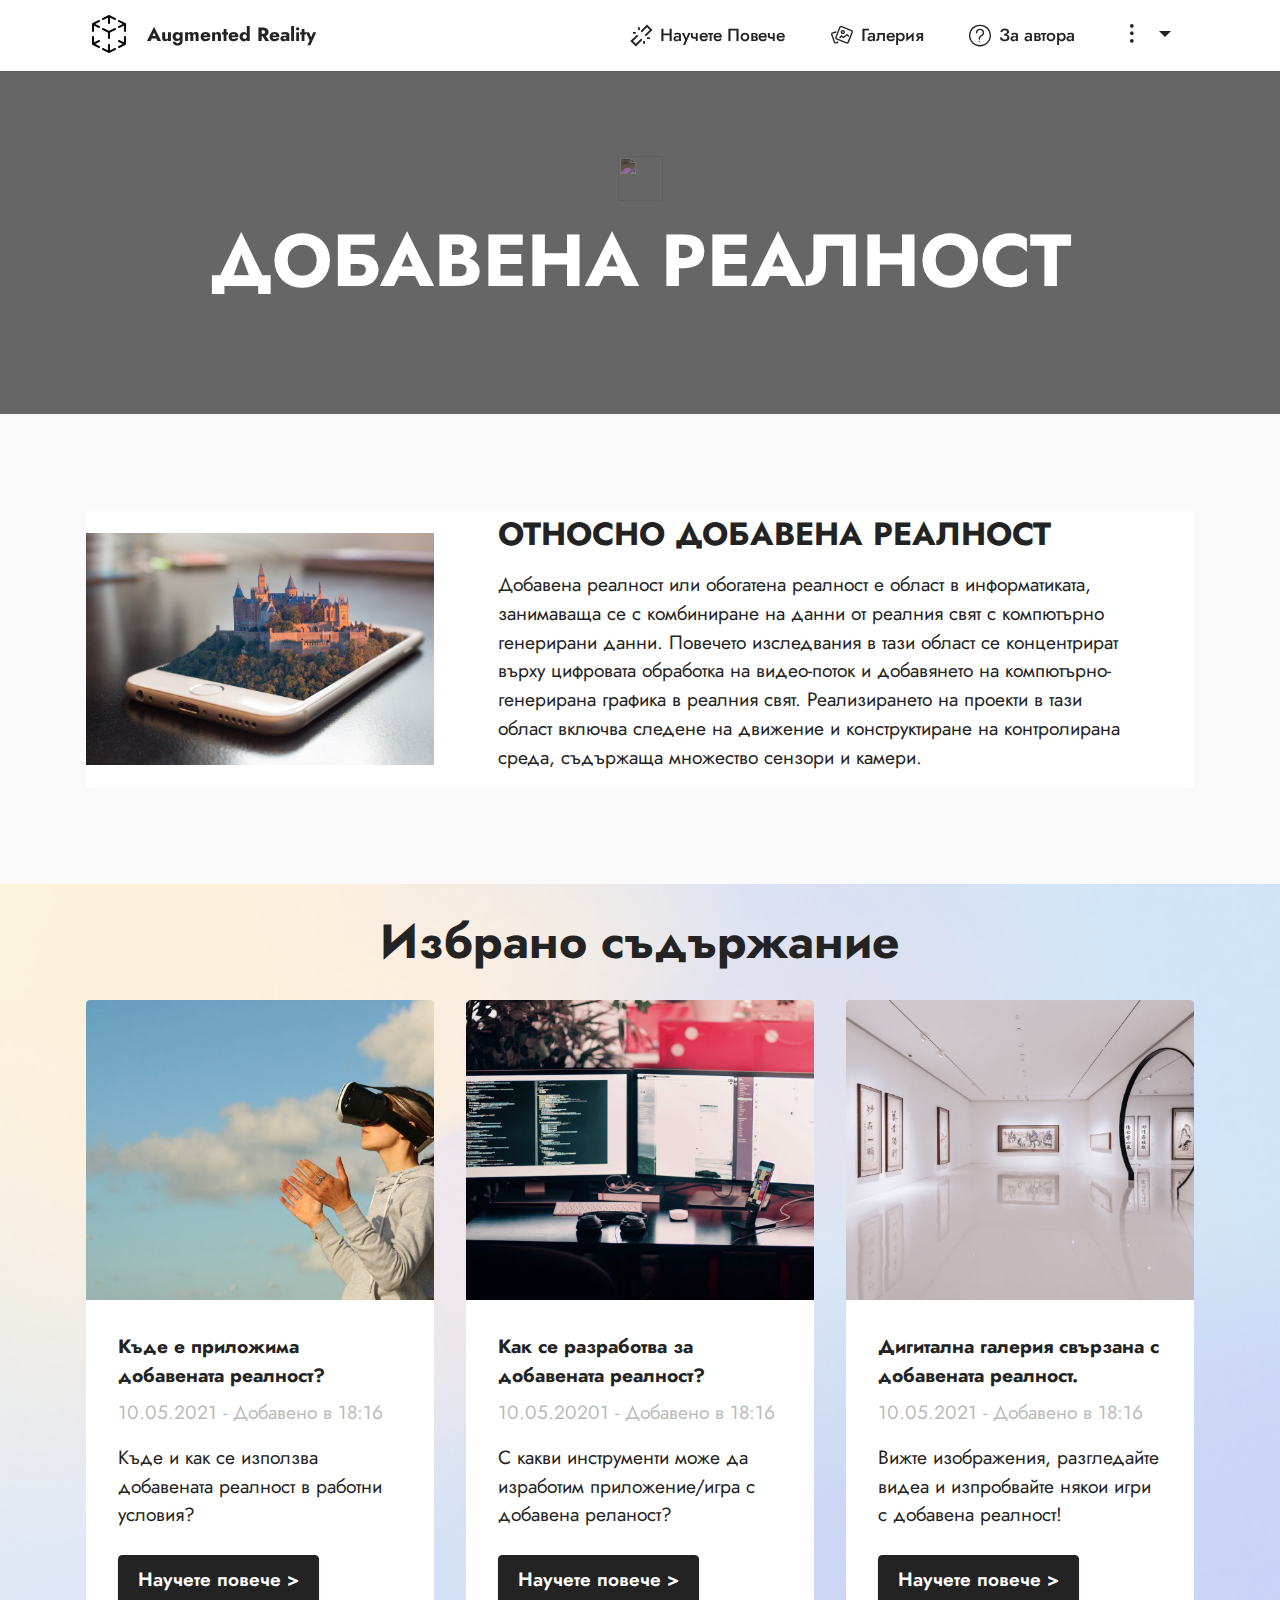
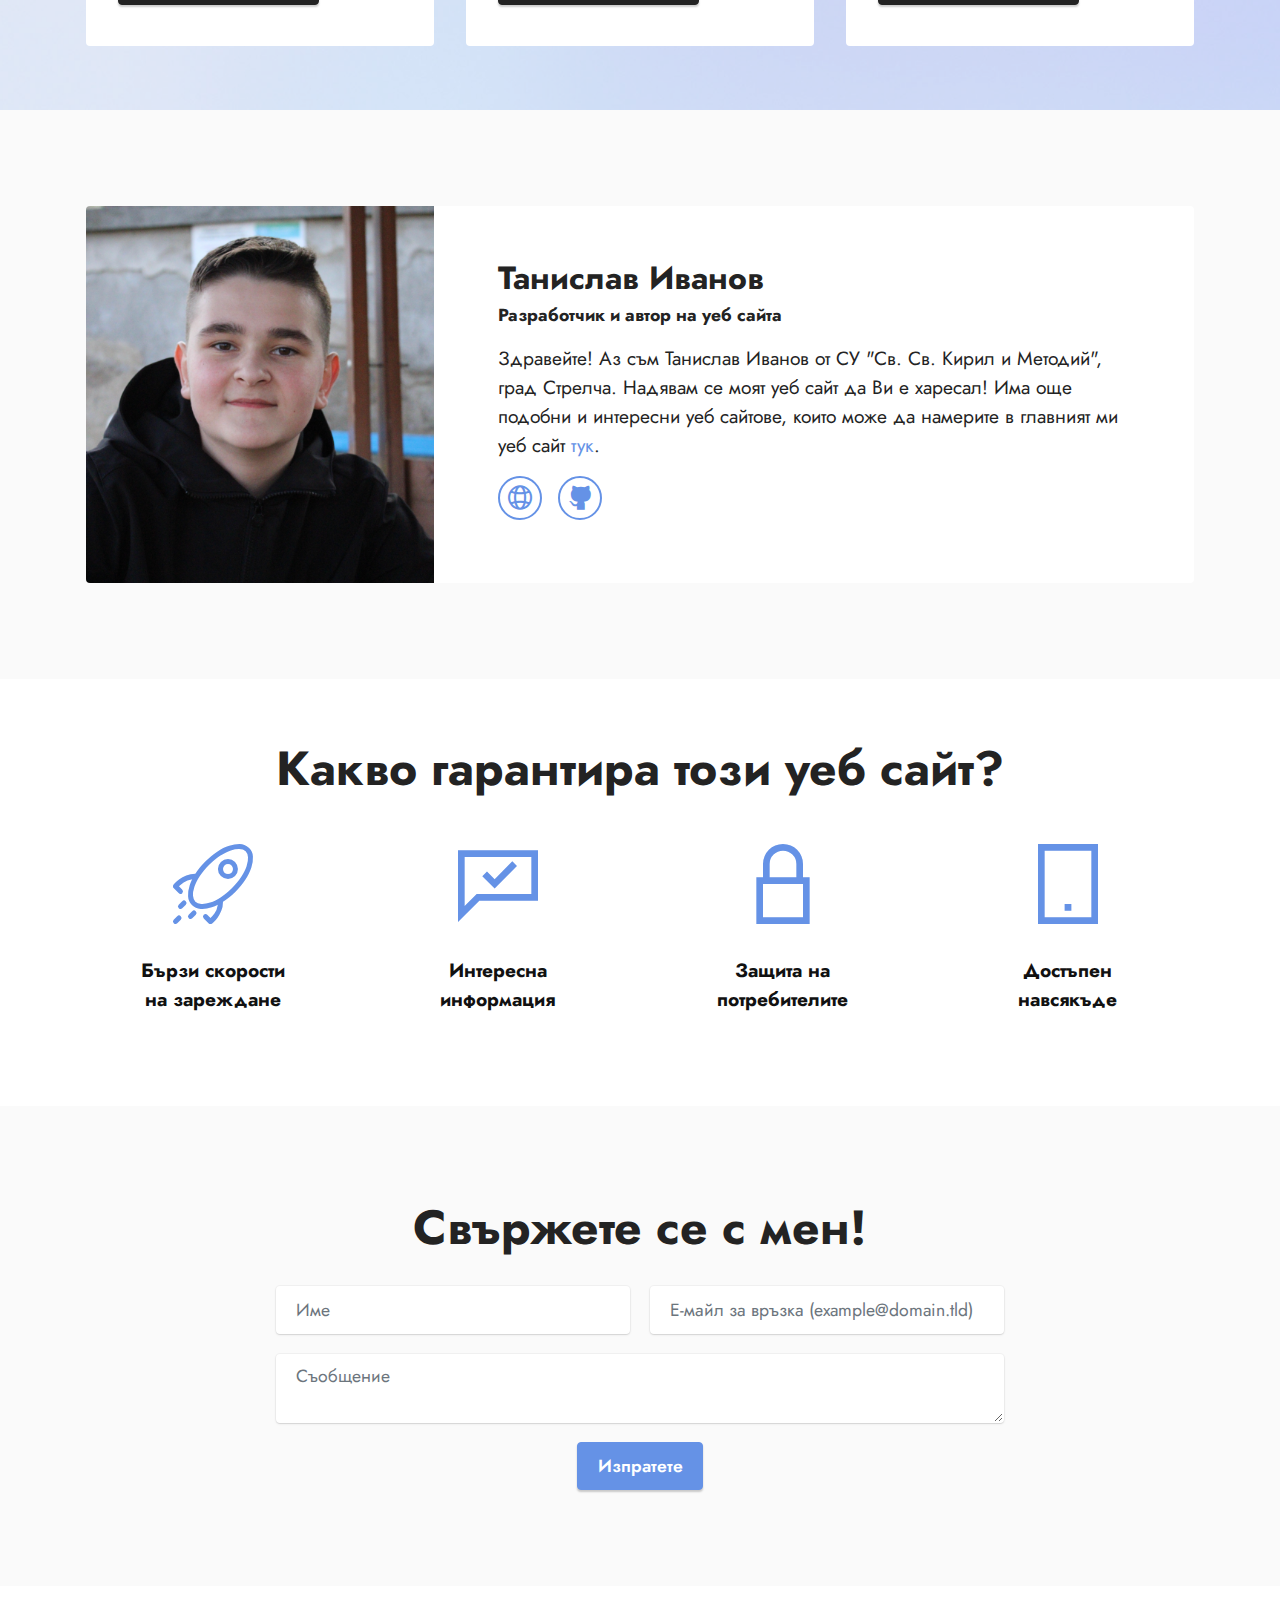
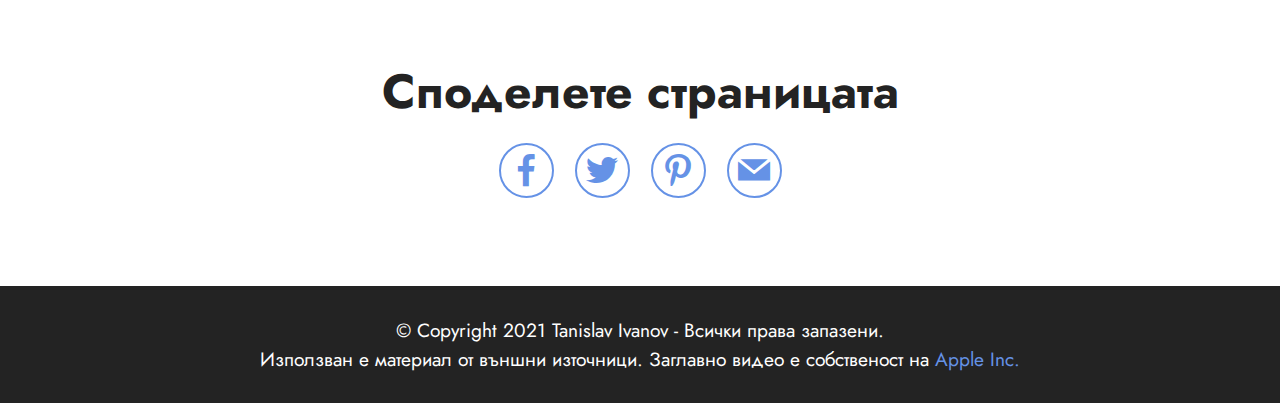
==== commit 7107c74e: "Подобрена структура" ====
--- a/dev/index.html
+++ b/dev/index.html
@@ -53,14 +53,11 @@
                 </div>
             </button>
             <div class="collapse navbar-collapse" id="navbarSupportedContent">
-                <ul class="navbar-nav nav-dropdown nav-right" data-app-modern-menu="true">
-                    <li class="nav-item"><a class="nav-link link text-black display-4" href="https://mobiri.se">
-                            About us</a></li>
-                    <li class="nav-item"><a class="nav-link link text-black display-4" href="https://mobiri.se">
-                            Services</a></li>
-                    <li class="nav-item"><a class="nav-link link text-black display-4" href="https://mobiri.se">Contacts</a>
-                    </li>
-                </ul>
+                <ul class="navbar-nav nav-dropdown nav-right" data-app-modern-menu="true"><li class="nav-item"><a class="nav-link link text-black display-4" href="https://mobiri.se"><span class="mobi-mbri mobi-mbri-unlink mbr-iconfont mbr-iconfont-btn"></span>Научете Повече</a></li>
+                    <li class="nav-item"><a class="nav-link link text-black display-4" href="https://mobiri.se"><span class="mbrib-image-gallery mbr-iconfont mbr-iconfont-btn"></span>
+                            Галерия</a></li>
+                    <li class="nav-item"><a class="nav-link link text-black display-4" href="https://mobiri.se"><span class="mbrib-question mbr-iconfont mbr-iconfont-btn"></span>За автора</a>
+                    </li><li class="nav-item dropdown"><a class="nav-link link text-black dropdown-toggle display-4" href="#" data-toggle="dropdown-submenu" aria-expanded="false"><span class="mobi-mbri mobi-mbri-more-vertical mbr-iconfont mbr-iconfont-btn"></span></a><div class="dropdown-menu"><a class="text-black dropdown-item display-4" href="https://mobiri.se">Политика за поверителност<br></a><a class="text-black dropdown-item text-primary display-4" href="https://apple.com/" aria-expanded="true">Apple Inc.</a></div></li></ul>
                 
                 
             </div>
@@ -136,12 +133,12 @@
             <div class="item features-image сol-12 col-md-6 col-lg-4">
                 <div class="item-wrapper">
                     <div class="item-img">
-                        <img src="assets/images/product2.jpg" alt="" title="">
+                        <img src="assets/images/mbr-696x464.jpg" alt="" title="">
                     </div>
                     <div class="item-content">
-                        <h5 class="item-title mbr-fonts-style display-5"><strong>Тема 1</strong></h5>
-                        <h6 class="item-subtitle mbr-fonts-style mt-1 display-7">Дата</h6>
-                        <p class="mbr-text mbr-fonts-style mt-3 display-7">Описание</p>
+                        <h5 class="item-title mbr-fonts-style display-7"><strong>Къде е приложима добавената реалност?</strong></h5>
+                        <h6 class="item-subtitle mbr-fonts-style mt-1 display-7">10.05.2021 - Добавено в 18:16</h6>
+                        <p class="mbr-text mbr-fonts-style mt-3 display-7">Къде и как се използва добавената реалност в работни условия?</p>
                     </div>
                     <div class="mbr-section-btn item-footer mt-2"><a href="" class="btn item-btn btn-black display-7" target="_blank">Научете повече &gt;</a></div>
                 </div>
@@ -149,13 +146,13 @@
             <div class="item features-image сol-12 col-md-6 col-lg-4">
                 <div class="item-wrapper">
                     <div class="item-img">
-                        <img src="assets/images/product3.jpg" alt="" title="">
+                        <img src="assets/images/mbr-696x462.jpg" alt="" title="">
                     </div>
                     <div class="item-content">
-                        <h5 class="item-title mbr-fonts-style display-5"><strong>Тема 2</strong></h5>
+                        <h5 class="item-title mbr-fonts-style display-7"><strong>Как се разработва за добавената реалност?</strong></h5>
                         <h6 class="item-subtitle mbr-fonts-style mt-1 display-7">
-                            Дата</h6>
-                        <p class="mbr-text mbr-fonts-style mt-3 display-7">Описание</p>
+                            10.05.20201 - Добавено в 18:16</h6>
+                        <p class="mbr-text mbr-fonts-style mt-3 display-7">С какви инструменти може да изработим приложение/игра с добавена реланост?</p>
                     </div>
                     <div class="mbr-section-btn item-footer mt-2"><a href="" class="btn item-btn btn-black display-7" target="_blank">Научете повече &gt;</a></div>
                 </div>
@@ -163,12 +160,12 @@
             <div class="item features-image сol-12 col-md-6 col-lg-4">
                 <div class="item-wrapper">
                     <div class="item-img">
-                        <img src="assets/images/product1.jpg" alt="" title="">
+                        <img src="assets/images/mbr-1-696x464.jpg" alt="" title="">
                     </div>
                     <div class="item-content">
-                        <h5 class="item-title mbr-fonts-style display-5"><strong>Тема 3</strong></h5>
-                        <h6 class="item-subtitle mbr-fonts-style mt-1 display-7">Дата</h6>
-                        <p class="mbr-text mbr-fonts-style mt-3 display-7">Описание<br></p>
+                        <h5 class="item-title mbr-fonts-style display-7"><strong>Дигитална галерия свързана с добавената реалност.</strong></h5>
+                        <h6 class="item-subtitle mbr-fonts-style mt-1 display-7">10.05.2021 - Добавено в 18:16</h6>
+                        <p class="mbr-text mbr-fonts-style mt-3 display-7">Вижте изображения, разгледайте видеа и изпробвайте някои игри с добавена реалност!<br></p>
                     </div>
                     <div class="mbr-section-btn item-footer mt-2"><a href="" class="btn item-btn btn-black display-7" target="_blank">Научете повече &gt;</a></div>
                 </div>
@@ -204,7 +201,7 @@
                                     </a>
                                 </div>
                                 <div class="soc-item">
-                                    <a href="https://github.com/tanislavivanov/" target="_blank">
+                                    <a href="https://github.com/tanislavivanov/augmented-reality-znayko" target="_blank">
                                         <span class="mbr-iconfont socicon-github socicon"></span>
                                     </a>
                                 </div>
@@ -284,7 +281,7 @@
         </div>
         <div class="row justify-content-center mt-4">
             <div class="col-lg-8 mx-auto mbr-form" data-form-type="formoid">
-                <form action="https://mobirise.eu/" method="POST" class="mbr-form form-with-styler" data-form-title="Form Name"><input type="hidden" name="email" data-form-email="true" value="l0HgWR0Tot0xJaMEHiB4GE1J77Bi72+tcxITDGD/1uB796iWV2qBEVkrfcb3pbC+m5CJHKjNEhvX+XjFXCAOz+r0fnMYBuqLcvJv6qVlkKN8I9J687zzCAtlnWQ1FWHp">
+                <form action="https://mobirise.eu/" method="POST" class="mbr-form form-with-styler" data-form-title="Form Name"><input type="hidden" name="email" data-form-email="true" value="KOzwi06GgUHjfK3zvy0S+PQDTvjZcJky3ycKi9mwDnSn0l9myDz0w6YRhFeMoZbVG8AU6QjBnrHCQ00+RA7hsk3PNYF0PEPf11Ic6GwvKJPt6E5GRIi2b59JY+v2Mdny">
                     <div class="">
                         <div hidden="hidden" data-form-alert="" class="alert alert-success col-12">Благодаря Ви, че попълнихте формуляра! Време за отговор е средно от 2 до 3 работни дни.</div>
                         <div hidden="hidden" data-form-alert-danger="" class="alert alert-danger col-12">Oops...! some
@@ -332,7 +329,9 @@
                         <span class="btn btn-social pinterest m-2">
                             <i class="socicon socicon-pinterest"></i>
                         </span>
-                        
+                        <span class="btn btn-social mailru m-2">
+                            <i class="socicon socicon-mail"></i>
+                        </span>
                     </div>
                 </div>
             </div>
@@ -350,8 +349,7 @@
         <div class="media-container-row align-center mbr-white">
             <div class="col-12">
                 <p class="mbr-text mb-0 mbr-fonts-style display-7">
-                    © Copyright 2025 Mobirise - All Rights Reserved
-                </p>
+                    © Copyright 2021 Tanislav Ivanov - Всички права запазени.<br>Използван е материал от външни източници. Заглавно видео е собственост на <a href="https://apple.com/" class="text-primary">Apple Inc.</a></p>
             </div>
         </div>
     </div>
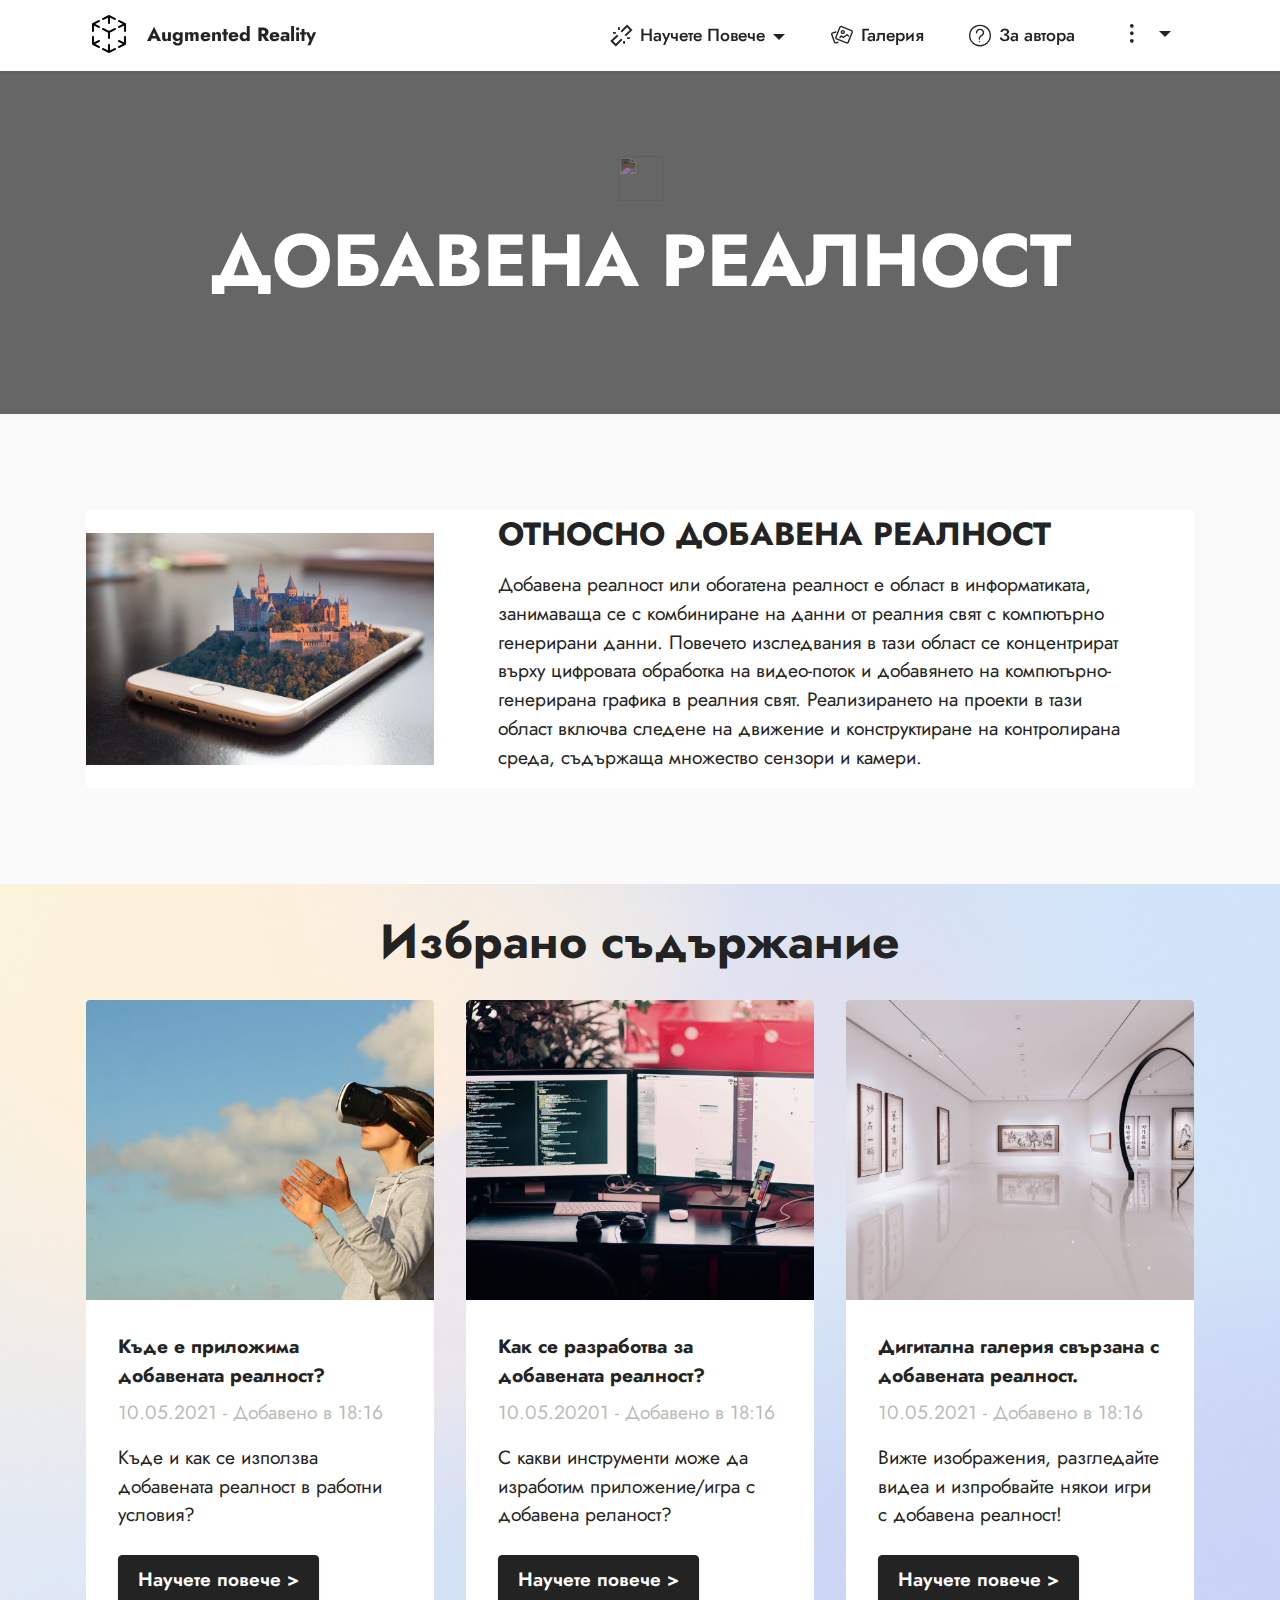
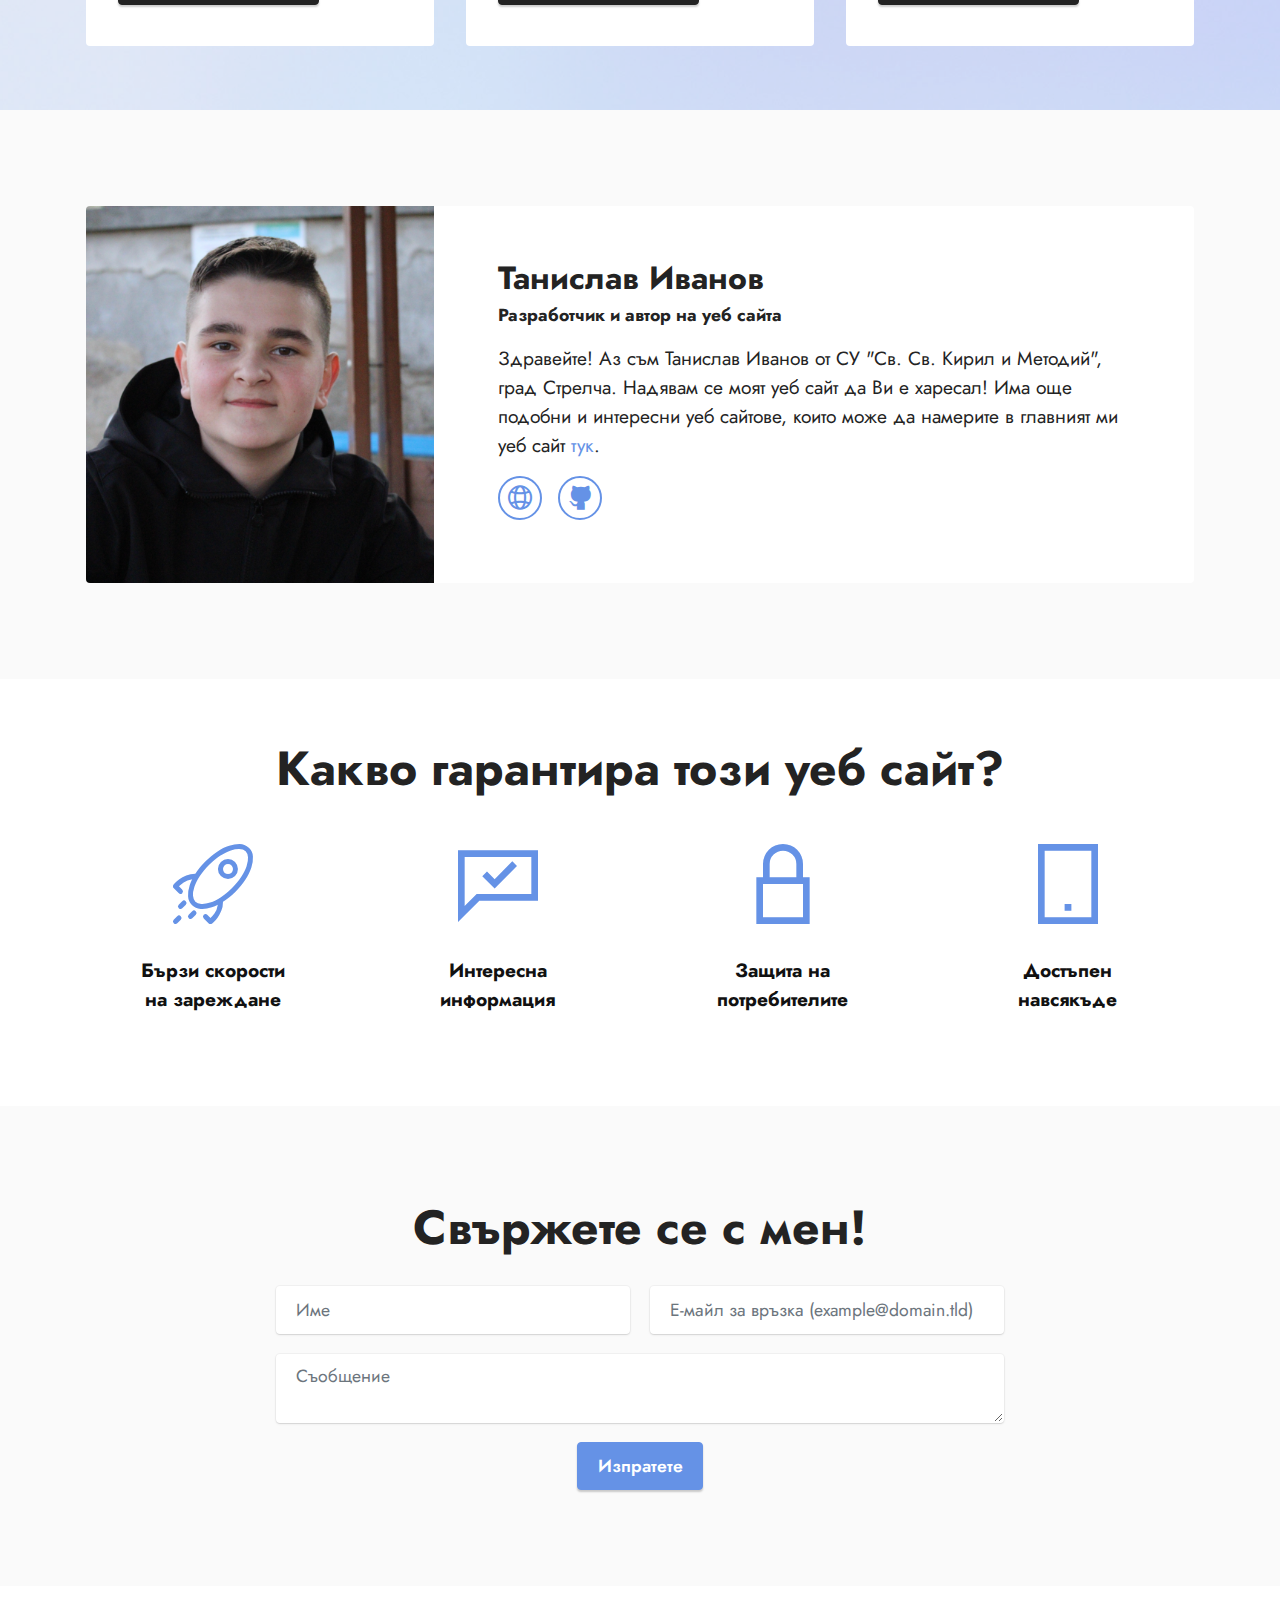
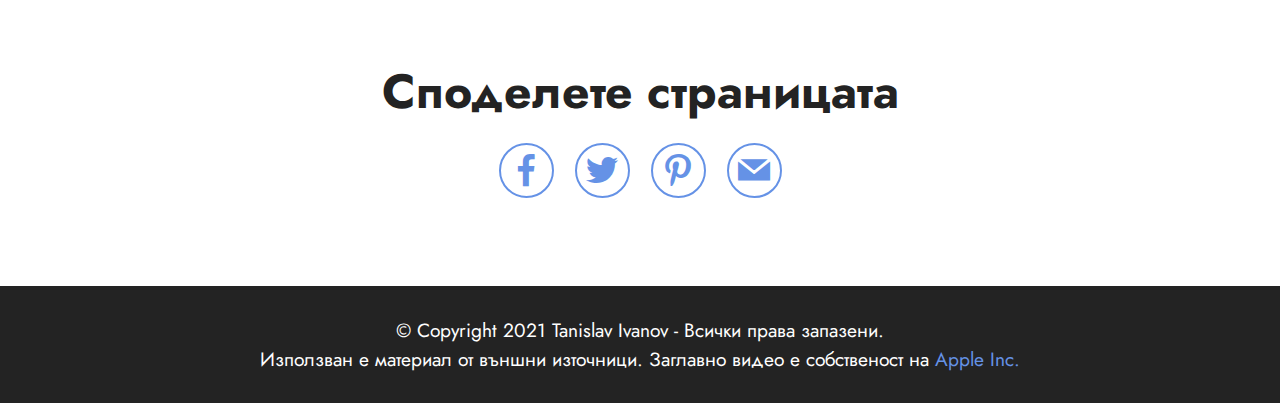
==== commit ffab77f2: "Release Candidate #1" ====
--- a/dev/index.html
+++ b/dev/index.html
@@ -53,11 +53,11 @@
                 </div>
             </button>
             <div class="collapse navbar-collapse" id="navbarSupportedContent">
-                <ul class="navbar-nav nav-dropdown nav-right" data-app-modern-menu="true"><li class="nav-item"><a class="nav-link link text-black display-4" href="https://mobiri.se"><span class="mobi-mbri mobi-mbri-unlink mbr-iconfont mbr-iconfont-btn"></span>Научете Повече</a></li>
-                    <li class="nav-item"><a class="nav-link link text-black display-4" href="https://mobiri.se"><span class="mbrib-image-gallery mbr-iconfont mbr-iconfont-btn"></span>
+                <ul class="navbar-nav nav-dropdown nav-right" data-app-modern-menu="true"><li class="nav-item dropdown"><a class="nav-link link text-black dropdown-toggle display-4" href="#" data-toggle="dropdown-submenu" aria-expanded="false"><span class="mobi-mbri mobi-mbri-unlink mbr-iconfont mbr-iconfont-btn"></span>Научете Повече</a><div class="dropdown-menu"><a class="text-black dropdown-item text-primary display-4" href="whereandhow.html">Къде се използва?</a><a class="text-black dropdown-item text-primary display-4" href="developfor.html" aria-expanded="false">Разработване за AR</a></div></li>
+                    <li class="nav-item"><a class="nav-link link text-black text-primary display-4" href="digitalgallery.html"><span class="mbrib-image-gallery mbr-iconfont mbr-iconfont-btn"></span>
                             Галерия</a></li>
-                    <li class="nav-item"><a class="nav-link link text-black display-4" href="https://mobiri.se"><span class="mbrib-question mbr-iconfont mbr-iconfont-btn"></span>За автора</a>
-                    </li><li class="nav-item dropdown"><a class="nav-link link text-black dropdown-toggle display-4" href="#" data-toggle="dropdown-submenu" aria-expanded="false"><span class="mobi-mbri mobi-mbri-more-vertical mbr-iconfont mbr-iconfont-btn"></span></a><div class="dropdown-menu"><a class="text-black dropdown-item display-4" href="https://mobiri.se">Политика за поверителност<br></a><a class="text-black dropdown-item text-primary display-4" href="https://apple.com/" aria-expanded="true">Apple Inc.</a></div></li></ul>
+                    <li class="nav-item"><a class="nav-link link text-black text-primary display-4" href="index.html#team2-6"><span class="mbrib-question mbr-iconfont mbr-iconfont-btn"></span>За автора</a>
+                    </li><li class="nav-item dropdown"><a class="nav-link link text-black dropdown-toggle display-4" href="#" data-toggle="dropdown-submenu" aria-expanded="false"><span class="mobi-mbri mobi-mbri-more-vertical mbr-iconfont mbr-iconfont-btn"></span></a><div class="dropdown-menu"><a class="text-black dropdown-item display-4" href="https://mobiri.se">Политика за поверителност<br></a><a class="text-black dropdown-item text-primary display-4" href="https://apple.com/" aria-expanded="false">Apple Inc.</a></div></li></ul>
                 
                 
             </div>
@@ -140,7 +140,7 @@
                         <h6 class="item-subtitle mbr-fonts-style mt-1 display-7">10.05.2021 - Добавено в 18:16</h6>
                         <p class="mbr-text mbr-fonts-style mt-3 display-7">Къде и как се използва добавената реалност в работни условия?</p>
                     </div>
-                    <div class="mbr-section-btn item-footer mt-2"><a href="" class="btn item-btn btn-black display-7" target="_blank">Научете повече &gt;</a></div>
+                    <div class="mbr-section-btn item-footer mt-2"><a href="whereandhow.html" class="btn item-btn btn-black display-7" target="_blank">Научете повече &gt;</a></div>
                 </div>
             </div>
             <div class="item features-image сol-12 col-md-6 col-lg-4">
@@ -154,7 +154,7 @@
                             10.05.20201 - Добавено в 18:16</h6>
                         <p class="mbr-text mbr-fonts-style mt-3 display-7">С какви инструменти може да изработим приложение/игра с добавена реланост?</p>
                     </div>
-                    <div class="mbr-section-btn item-footer mt-2"><a href="" class="btn item-btn btn-black display-7" target="_blank">Научете повече &gt;</a></div>
+                    <div class="mbr-section-btn item-footer mt-2"><a href="developfor.html" class="btn item-btn btn-black display-7" target="_blank">Научете повече &gt;</a></div>
                 </div>
             </div>
             <div class="item features-image сol-12 col-md-6 col-lg-4">
@@ -167,7 +167,7 @@
                         <h6 class="item-subtitle mbr-fonts-style mt-1 display-7">10.05.2021 - Добавено в 18:16</h6>
                         <p class="mbr-text mbr-fonts-style mt-3 display-7">Вижте изображения, разгледайте видеа и изпробвайте някои игри с добавена реалност!<br></p>
                     </div>
-                    <div class="mbr-section-btn item-footer mt-2"><a href="" class="btn item-btn btn-black display-7" target="_blank">Научете повече &gt;</a></div>
+                    <div class="mbr-section-btn item-footer mt-2"><a href="digitalgallery.html" class="btn item-btn btn-black display-7" target="_blank">Научете повече &gt;</a></div>
                 </div>
             </div>
             
@@ -281,7 +281,7 @@
         </div>
         <div class="row justify-content-center mt-4">
             <div class="col-lg-8 mx-auto mbr-form" data-form-type="formoid">
-                <form action="https://mobirise.eu/" method="POST" class="mbr-form form-with-styler" data-form-title="Form Name"><input type="hidden" name="email" data-form-email="true" value="KOzwi06GgUHjfK3zvy0S+PQDTvjZcJky3ycKi9mwDnSn0l9myDz0w6YRhFeMoZbVG8AU6QjBnrHCQ00+RA7hsk3PNYF0PEPf11Ic6GwvKJPt6E5GRIi2b59JY+v2Mdny">
+                <form action="https://mobirise.eu/" method="POST" class="mbr-form form-with-styler" data-form-title="Form Name"><input type="hidden" name="email" data-form-email="true" value="Z/VQZEKtf7GKF2MTqFFW7ehjmmyZx5HdvP927lAtcSq1cY38RAeQdOa2YuzsFHP4w+dqLI9J/lR9JjnNMdqRvS4CLH+5IfjmtdsoqMHOcCNaKCzZtz7tzvLZguhvV+By">
                     <div class="">
                         <div hidden="hidden" data-form-alert="" class="alert alert-success col-12">Благодаря Ви, че попълнихте формуляра! Време за отговор е средно от 2 до 3 работни дни.</div>
                         <div hidden="hidden" data-form-alert-danger="" class="alert alert-danger col-12">Oops...! some
@@ -356,6 +356,6 @@
 </section><section id="top-1" hidden><a href="https://mobirise.site"></a></section><script src="assets/web/assets/jquery/jquery.min.js"></script>  <script src="assets/popper/popper.min.js"></script>  <script src="assets/tether/tether.min.js"></script>  <script src="assets/bootstrap/js/bootstrap.min.js"></script>  <script src="assets/web/assets/cookies-alert-plugin/cookies-alert-core.js"></script>  <script src="assets/web/assets/cookies-alert-plugin/cookies-alert-script.js"></script>  <script src="assets/smoothscroll/smooth-scroll.js"></script>  <script src="assets/dropdown/js/nav-dropdown.js"></script>  <script src="assets/dropdown/js/navbar-dropdown.js"></script>  <script src="assets/touchswipe/jquery.touch-swipe.min.js"></script>  <script src="assets/ytplayer/jquery.mb.ytplayer.min.js"></script>  <script src="assets/vimeoplayer/jquery.mb.vimeo_player.js"></script>  <script src="assets/formstyler/jquery.formstyler.js"></script>  <script src="assets/formstyler/jquery.formstyler.min.js"></script>  <script src="assets/datepicker/jquery.datetimepicker.full.js"></script>  <script src="assets/sociallikes/social-likes.js"></script>  <script src="assets/theme/js/script.js"></script>  <script src="assets/witsec-mailform/witsec-mailform.js"></script>  <script src="assets/formoid/formoid.min.js"></script>  
   
   
-<input name="cookieData" type="hidden" data-cookie-customDialogSelector='null' data-cookie-colorText='#424a4d' data-cookie-colorBg='rgba(234, 239, 241, 0.86)' data-cookie-textButton='Съгласен съм' data-cookie-colorButton='' data-cookie-colorLink='#424a4d' data-cookie-underlineLink='true' data-cookie-text="Използваме бисквитки, за да подобрим изживяването Ви в този сайт! Прочетете нашата <a href='privacy.html'>политика за защита на потребителите</a> преди да продължите към сайта.">
+<input name="cookieData" type="hidden" data-cookie-customDialogSelector='null' data-cookie-colorText='#424a4d' data-cookie-colorBg='rgba(234, 239, 241, 0.86)' data-cookie-textButton='Съгласен съм' data-cookie-colorButton='' data-cookie-colorLink='#424a4d' data-cookie-underlineLink='true' data-cookie-text="Използваме бисквитки, за да подобрим изживяването Ви в този сайт! Прочетете нашата <a href='privacyprotection.html'>политика за защита на потребителите</a> преди да продължите към сайта.">
   </body>
 </html>--- a/dev/assets/mobirise/css/mbr-additional.css
+++ b/dev/assets/mobirise/css/mbr-additional.css
@@ -1293,3 +1293,1610 @@
   padding-bottom: 30px;
   background-color: #232323;
 }
+.cid-sx1AzbMIxg {
+  z-index: 1000;
+  width: 100%;
+  position: relative;
+  min-height: 60px;
+}
+.cid-sx1AzbMIxg nav.navbar {
+  position: fixed;
+}
+.cid-sx1AzbMIxg .dropdown-item:before {
+  font-family: Moririse2 !important;
+  content: "\e966";
+  display: inline-block;
+  width: 0;
+  position: absolute;
+  left: 1rem;
+  top: 0.5rem;
+  margin-right: 0.5rem;
+  line-height: 1;
+  font-size: inherit;
+  vertical-align: middle;
+  text-align: center;
+  overflow: hidden;
+  transform: scale(0, 1);
+  transition: all 0.25s ease-in-out;
+}
+.cid-sx1AzbMIxg .dropdown-menu {
+  padding: 0;
+  border-radius: 4px;
+  box-shadow: 0 1px 3px 0 rgba(0, 0, 0, 0.1);
+}
+.cid-sx1AzbMIxg .dropdown-item {
+  border-bottom: 1px solid #e6e6e6;
+}
+.cid-sx1AzbMIxg .dropdown-item:hover,
+.cid-sx1AzbMIxg .dropdown-item:focus {
+  background: #6592e6 !important;
+  color: white !important;
+}
+.cid-sx1AzbMIxg .dropdown-item:first-child {
+  border-top-left-radius: 4px;
+  border-top-right-radius: 4px;
+}
+.cid-sx1AzbMIxg .dropdown-item:last-child {
+  border-bottom: none;
+  border-bottom-left-radius: 4px;
+  border-bottom-right-radius: 4px;
+}
+.cid-sx1AzbMIxg .nav-dropdown .link {
+  padding: 0 0.3em !important;
+  margin: 0.667em 1em !important;
+}
+.cid-sx1AzbMIxg .nav-dropdown .link.dropdown-toggle::after {
+  margin-left: 0.5rem;
+  margin-top: 0.2rem;
+}
+.cid-sx1AzbMIxg .nav-link {
+  position: relative;
+}
+.cid-sx1AzbMIxg .container {
+  display: flex;
+  margin: auto;
+}
+.cid-sx1AzbMIxg .iconfont-wrapper {
+  color: #000000 !important;
+  font-size: 1.5rem;
+  padding-right: 0.5rem;
+}
+.cid-sx1AzbMIxg .dropdown-menu,
+.cid-sx1AzbMIxg .navbar.opened {
+  background: #ffffff !important;
+}
+.cid-sx1AzbMIxg .nav-item:focus,
+.cid-sx1AzbMIxg .nav-link:focus {
+  outline: none;
+}
+.cid-sx1AzbMIxg .dropdown .dropdown-menu .dropdown-item {
+  width: auto;
+  transition: all 0.25s ease-in-out;
+}
+.cid-sx1AzbMIxg .dropdown .dropdown-menu .dropdown-item::after {
+  right: 0.5rem;
+}
+.cid-sx1AzbMIxg .dropdown .dropdown-menu .dropdown-item .mbr-iconfont {
+  margin-right: 0.5rem;
+  vertical-align: sub;
+}
+.cid-sx1AzbMIxg .dropdown .dropdown-menu .dropdown-item .mbr-iconfont:before {
+  display: inline-block;
+  transform: scale(1, 1);
+  transition: all 0.25s ease-in-out;
+}
+.cid-sx1AzbMIxg .collapsed .dropdown-menu .dropdown-item:before {
+  display: none;
+}
+.cid-sx1AzbMIxg .collapsed .dropdown .dropdown-menu .dropdown-item {
+  padding: 0.235em 1.5em 0.235em 1.5em !important;
+  transition: none;
+  margin: 0 !important;
+}
+.cid-sx1AzbMIxg .navbar {
+  min-height: 70px;
+  transition: all 0.3s;
+  border-bottom: 1px solid transparent;
+  box-shadow: 0 1px 3px 0 rgba(0, 0, 0, 0.1);
+  background: #ffffff;
+}
+.cid-sx1AzbMIxg .navbar.opened {
+  transition: all 0.3s;
+}
+.cid-sx1AzbMIxg .navbar .dropdown-item {
+  padding: 0.5rem 1.8rem;
+}
+.cid-sx1AzbMIxg .navbar .navbar-logo img {
+  width: auto;
+}
+.cid-sx1AzbMIxg .navbar .navbar-collapse {
+  justify-content: flex-end;
+  z-index: 1;
+}
+.cid-sx1AzbMIxg .navbar.collapsed {
+  justify-content: center;
+}
+.cid-sx1AzbMIxg .navbar.collapsed .nav-item .nav-link::before {
+  display: none;
+}
+.cid-sx1AzbMIxg .navbar.collapsed.opened .dropdown-menu {
+  top: 0;
+}
+@media (min-width: 992px) {
+  .cid-sx1AzbMIxg .navbar.collapsed.opened:not(.navbar-short) .navbar-collapse {
+    max-height: calc(98.5vh - 3rem);
+  }
+}
+.cid-sx1AzbMIxg .navbar.collapsed .dropdown-menu .dropdown-submenu {
+  left: 0 !important;
+}
+.cid-sx1AzbMIxg .navbar.collapsed .dropdown-menu .dropdown-item:after {
+  right: auto;
+}
+.cid-sx1AzbMIxg .navbar.collapsed .dropdown-menu .dropdown-toggle[data-toggle="dropdown-submenu"]:after {
+  margin-left: 0.5rem;
+  margin-top: 0.2rem;
+  border-top: 0.35em solid;
+  border-right: 0.35em solid transparent;
+  border-left: 0.35em solid transparent;
+  border-bottom: 0;
+  top: 41%;
+}
+.cid-sx1AzbMIxg .navbar.collapsed ul.navbar-nav li {
+  margin: auto;
+}
+.cid-sx1AzbMIxg .navbar.collapsed .dropdown-menu .dropdown-item {
+  padding: 0.25rem 1.5rem;
+  text-align: center;
+}
+.cid-sx1AzbMIxg .navbar.collapsed .icons-menu {
+  padding-left: 0;
+  padding-right: 0;
+  padding-top: 0.5rem;
+  padding-bottom: 0.5rem;
+}
+@media (max-width: 991px) {
+  .cid-sx1AzbMIxg .navbar .nav-item .nav-link::before {
+    display: none;
+  }
+  .cid-sx1AzbMIxg .navbar.opened .dropdown-menu {
+    top: 0;
+  }
+  .cid-sx1AzbMIxg .navbar .dropdown-menu .dropdown-submenu {
+    left: 0 !important;
+  }
+  .cid-sx1AzbMIxg .navbar .dropdown-menu .dropdown-item:after {
+    right: auto;
+  }
+  .cid-sx1AzbMIxg .navbar .dropdown-menu .dropdown-toggle[data-toggle="dropdown-submenu"]:after {
+    margin-left: 0.5rem;
+    margin-top: 0.2rem;
+    border-top: 0.35em solid;
+    border-right: 0.35em solid transparent;
+    border-left: 0.35em solid transparent;
+    border-bottom: 0;
+    top: 40%;
+  }
+  .cid-sx1AzbMIxg .navbar .navbar-logo img {
+    height: 3rem !important;
+  }
+  .cid-sx1AzbMIxg .navbar ul.navbar-nav li {
+    margin: auto;
+  }
+  .cid-sx1AzbMIxg .navbar .dropdown-menu .dropdown-item {
+    padding: 0.25rem 1.5rem !important;
+    text-align: center;
+  }
+  .cid-sx1AzbMIxg .navbar .navbar-brand {
+    flex-shrink: initial;
+    flex-basis: auto;
+    word-break: break-word;
+    padding-right: 2rem;
+  }
+  .cid-sx1AzbMIxg .navbar .navbar-toggler {
+    flex-basis: auto;
+  }
+  .cid-sx1AzbMIxg .navbar .icons-menu {
+    padding-left: 0;
+    padding-top: 0.5rem;
+    padding-bottom: 0.5rem;
+  }
+}
+.cid-sx1AzbMIxg .navbar.navbar-short {
+  min-height: 60px;
+}
+.cid-sx1AzbMIxg .navbar.navbar-short .navbar-logo img {
+  height: 2.5rem !important;
+}
+.cid-sx1AzbMIxg .navbar.navbar-short .navbar-brand {
+  min-height: 60px;
+  padding: 0;
+}
+.cid-sx1AzbMIxg .navbar-brand {
+  min-height: 70px;
+  flex-shrink: 0;
+  align-items: center;
+  margin-right: 0;
+  padding: 0;
+  transition: all 0.3s;
+  word-break: break-word;
+  z-index: 1;
+}
+.cid-sx1AzbMIxg .navbar-brand .navbar-caption {
+  line-height: inherit !important;
+}
+.cid-sx1AzbMIxg .navbar-brand .navbar-logo a {
+  outline: none;
+}
+.cid-sx1AzbMIxg .dropdown-item.active,
+.cid-sx1AzbMIxg .dropdown-item:active {
+  background-color: transparent;
+}
+.cid-sx1AzbMIxg .navbar-expand-lg .navbar-nav .nav-link {
+  padding: 0;
+}
+.cid-sx1AzbMIxg .nav-dropdown .link.dropdown-toggle {
+  margin-right: 1.667em;
+}
+.cid-sx1AzbMIxg .nav-dropdown .link.dropdown-toggle[aria-expanded="true"] {
+  margin-right: 0;
+  padding: 0.667em 1.667em;
+}
+.cid-sx1AzbMIxg .navbar.navbar-expand-lg .dropdown .dropdown-menu {
+  background: #ffffff;
+}
+.cid-sx1AzbMIxg .navbar.navbar-expand-lg .dropdown .dropdown-menu .dropdown-submenu {
+  margin: 0;
+  left: 100%;
+}
+.cid-sx1AzbMIxg .navbar .dropdown.open > .dropdown-menu {
+  display: block;
+}
+.cid-sx1AzbMIxg ul.navbar-nav {
+  flex-wrap: wrap;
+}
+.cid-sx1AzbMIxg .navbar-buttons {
+  text-align: center;
+  min-width: 170px;
+}
+.cid-sx1AzbMIxg button.navbar-toggler {
+  outline: none;
+  width: 31px;
+  height: 20px;
+  cursor: pointer;
+  transition: all 0.2s;
+  position: relative;
+  align-self: center;
+}
+.cid-sx1AzbMIxg button.navbar-toggler .hamburger span {
+  position: absolute;
+  right: 0;
+  width: 30px;
+  height: 2px;
+  border-right: 5px;
+  background-color: #000000;
+}
+.cid-sx1AzbMIxg button.navbar-toggler .hamburger span:nth-child(1) {
+  top: 0;
+  transition: all 0.2s;
+}
+.cid-sx1AzbMIxg button.navbar-toggler .hamburger span:nth-child(2) {
+  top: 8px;
+  transition: all 0.15s;
+}
+.cid-sx1AzbMIxg button.navbar-toggler .hamburger span:nth-child(3) {
+  top: 8px;
+  transition: all 0.15s;
+}
+.cid-sx1AzbMIxg button.navbar-toggler .hamburger span:nth-child(4) {
+  top: 16px;
+  transition: all 0.2s;
+}
+.cid-sx1AzbMIxg nav.opened .hamburger span:nth-child(1) {
+  top: 8px;
+  width: 0;
+  opacity: 0;
+  right: 50%;
+  transition: all 0.2s;
+}
+.cid-sx1AzbMIxg nav.opened .hamburger span:nth-child(2) {
+  transform: rotate(45deg);
+  transition: all 0.25s;
+}
+.cid-sx1AzbMIxg nav.opened .hamburger span:nth-child(3) {
+  transform: rotate(-45deg);
+  transition: all 0.25s;
+}
+.cid-sx1AzbMIxg nav.opened .hamburger span:nth-child(4) {
+  top: 8px;
+  width: 0;
+  opacity: 0;
+  right: 50%;
+  transition: all 0.2s;
+}
+.cid-sx1AzbMIxg .navbar-dropdown {
+  padding: 0 1rem;
+  position: fixed;
+}
+.cid-sx1AzbMIxg a.nav-link {
+  display: flex;
+  align-items: center;
+  justify-content: center;
+}
+.cid-sx1AzbMIxg .icons-menu {
+  flex-wrap: nowrap;
+  display: flex;
+  justify-content: center;
+  padding-left: 1rem;
+  padding-right: 1rem;
+  padding-top: 0.3rem;
+  text-align: center;
+}
+@media screen and (-ms-high-contrast: active), (-ms-high-contrast: none) {
+  .cid-sx1AzbMIxg .navbar {
+    height: 70px;
+  }
+  .cid-sx1AzbMIxg .navbar.opened {
+    height: auto;
+  }
+  .cid-sx1AzbMIxg .nav-item .nav-link:hover::before {
+    width: 175%;
+    max-width: calc(100% + 2rem);
+    left: -1rem;
+  }
+}
+.cid-sx1AzcWXUU {
+  padding-top: 6rem;
+  padding-bottom: 6rem;
+}
+.cid-sx1AHH4e53 {
+  padding-top: 1rem;
+  padding-bottom: 2rem;
+  background-color: #ffffff;
+}
+.cid-sx1AHH4e53 img,
+.cid-sx1AHH4e53 .item-img {
+  width: 100%;
+  height: 100%;
+  object-fit: cover;
+}
+.cid-sx1AHH4e53 .item:focus,
+.cid-sx1AHH4e53 span:focus {
+  outline: none;
+}
+.cid-sx1AHH4e53 .item {
+  cursor: pointer;
+  margin-bottom: 2rem;
+}
+.cid-sx1AHH4e53 .item-wrapper {
+  position: relative;
+  border-radius: 4px;
+  background: #fafafa;
+  height: 100%;
+  display: flex;
+  flex-flow: column nowrap;
+}
+@media (min-width: 992px) {
+  .cid-sx1AHH4e53 .item-wrapper .item-content {
+    padding: 2rem;
+  }
+}
+@media (max-width: 991px) {
+  .cid-sx1AHH4e53 .item-wrapper .item-content {
+    padding: 1rem;
+  }
+}
+.cid-sx1AHH4e53 .mbr-section-btn {
+  margin-top: auto !important;
+}
+.cid-sx1AHH4e53 .mbr-section-title {
+  color: #232323;
+}
+.cid-sx1AHH4e53 .mbr-text,
+.cid-sx1AHH4e53 .mbr-section-btn {
+  text-align: left;
+}
+.cid-sx1AHH4e53 .item-title {
+  text-align: left;
+}
+.cid-sx1AHH4e53 .item-subtitle {
+  text-align: center;
+}
+.cid-sx1Bndy4ei {
+  padding-top: 0rem;
+  padding-bottom: 6rem;
+  background-color: #ffffff;
+}
+.cid-sx1Bndy4ei .video-wrapper iframe {
+  width: 100%;
+}
+.cid-sx1Bndy4ei .mbr-section-title,
+.cid-sx1Bndy4ei .mbr-section-subtitle,
+.cid-sx1Bndy4ei .mbr-text {
+  text-align: center;
+}
+.cid-sx1AzfXkXS {
+  padding-top: 0rem;
+  padding-bottom: 4rem;
+  background-color: #ffffff;
+}
+.cid-sx1AzgoAzQ {
+  padding-top: 30px;
+  padding-bottom: 30px;
+  background-color: #232323;
+}
+.cid-sx1C5R6WuC {
+  z-index: 1000;
+  width: 100%;
+  position: relative;
+  min-height: 60px;
+}
+.cid-sx1C5R6WuC nav.navbar {
+  position: fixed;
+}
+.cid-sx1C5R6WuC .dropdown-item:before {
+  font-family: Moririse2 !important;
+  content: "\e966";
+  display: inline-block;
+  width: 0;
+  position: absolute;
+  left: 1rem;
+  top: 0.5rem;
+  margin-right: 0.5rem;
+  line-height: 1;
+  font-size: inherit;
+  vertical-align: middle;
+  text-align: center;
+  overflow: hidden;
+  transform: scale(0, 1);
+  transition: all 0.25s ease-in-out;
+}
+.cid-sx1C5R6WuC .dropdown-menu {
+  padding: 0;
+  border-radius: 4px;
+  box-shadow: 0 1px 3px 0 rgba(0, 0, 0, 0.1);
+}
+.cid-sx1C5R6WuC .dropdown-item {
+  border-bottom: 1px solid #e6e6e6;
+}
+.cid-sx1C5R6WuC .dropdown-item:hover,
+.cid-sx1C5R6WuC .dropdown-item:focus {
+  background: #6592e6 !important;
+  color: white !important;
+}
+.cid-sx1C5R6WuC .dropdown-item:first-child {
+  border-top-left-radius: 4px;
+  border-top-right-radius: 4px;
+}
+.cid-sx1C5R6WuC .dropdown-item:last-child {
+  border-bottom: none;
+  border-bottom-left-radius: 4px;
+  border-bottom-right-radius: 4px;
+}
+.cid-sx1C5R6WuC .nav-dropdown .link {
+  padding: 0 0.3em !important;
+  margin: 0.667em 1em !important;
+}
+.cid-sx1C5R6WuC .nav-dropdown .link.dropdown-toggle::after {
+  margin-left: 0.5rem;
+  margin-top: 0.2rem;
+}
+.cid-sx1C5R6WuC .nav-link {
+  position: relative;
+}
+.cid-sx1C5R6WuC .container {
+  display: flex;
+  margin: auto;
+}
+.cid-sx1C5R6WuC .iconfont-wrapper {
+  color: #000000 !important;
+  font-size: 1.5rem;
+  padding-right: 0.5rem;
+}
+.cid-sx1C5R6WuC .dropdown-menu,
+.cid-sx1C5R6WuC .navbar.opened {
+  background: #ffffff !important;
+}
+.cid-sx1C5R6WuC .nav-item:focus,
+.cid-sx1C5R6WuC .nav-link:focus {
+  outline: none;
+}
+.cid-sx1C5R6WuC .dropdown .dropdown-menu .dropdown-item {
+  width: auto;
+  transition: all 0.25s ease-in-out;
+}
+.cid-sx1C5R6WuC .dropdown .dropdown-menu .dropdown-item::after {
+  right: 0.5rem;
+}
+.cid-sx1C5R6WuC .dropdown .dropdown-menu .dropdown-item .mbr-iconfont {
+  margin-right: 0.5rem;
+  vertical-align: sub;
+}
+.cid-sx1C5R6WuC .dropdown .dropdown-menu .dropdown-item .mbr-iconfont:before {
+  display: inline-block;
+  transform: scale(1, 1);
+  transition: all 0.25s ease-in-out;
+}
+.cid-sx1C5R6WuC .collapsed .dropdown-menu .dropdown-item:before {
+  display: none;
+}
+.cid-sx1C5R6WuC .collapsed .dropdown .dropdown-menu .dropdown-item {
+  padding: 0.235em 1.5em 0.235em 1.5em !important;
+  transition: none;
+  margin: 0 !important;
+}
+.cid-sx1C5R6WuC .navbar {
+  min-height: 70px;
+  transition: all 0.3s;
+  border-bottom: 1px solid transparent;
+  box-shadow: 0 1px 3px 0 rgba(0, 0, 0, 0.1);
+  background: #ffffff;
+}
+.cid-sx1C5R6WuC .navbar.opened {
+  transition: all 0.3s;
+}
+.cid-sx1C5R6WuC .navbar .dropdown-item {
+  padding: 0.5rem 1.8rem;
+}
+.cid-sx1C5R6WuC .navbar .navbar-logo img {
+  width: auto;
+}
+.cid-sx1C5R6WuC .navbar .navbar-collapse {
+  justify-content: flex-end;
+  z-index: 1;
+}
+.cid-sx1C5R6WuC .navbar.collapsed {
+  justify-content: center;
+}
+.cid-sx1C5R6WuC .navbar.collapsed .nav-item .nav-link::before {
+  display: none;
+}
+.cid-sx1C5R6WuC .navbar.collapsed.opened .dropdown-menu {
+  top: 0;
+}
+@media (min-width: 992px) {
+  .cid-sx1C5R6WuC .navbar.collapsed.opened:not(.navbar-short) .navbar-collapse {
+    max-height: calc(98.5vh - 3rem);
+  }
+}
+.cid-sx1C5R6WuC .navbar.collapsed .dropdown-menu .dropdown-submenu {
+  left: 0 !important;
+}
+.cid-sx1C5R6WuC .navbar.collapsed .dropdown-menu .dropdown-item:after {
+  right: auto;
+}
+.cid-sx1C5R6WuC .navbar.collapsed .dropdown-menu .dropdown-toggle[data-toggle="dropdown-submenu"]:after {
+  margin-left: 0.5rem;
+  margin-top: 0.2rem;
+  border-top: 0.35em solid;
+  border-right: 0.35em solid transparent;
+  border-left: 0.35em solid transparent;
+  border-bottom: 0;
+  top: 41%;
+}
+.cid-sx1C5R6WuC .navbar.collapsed ul.navbar-nav li {
+  margin: auto;
+}
+.cid-sx1C5R6WuC .navbar.collapsed .dropdown-menu .dropdown-item {
+  padding: 0.25rem 1.5rem;
+  text-align: center;
+}
+.cid-sx1C5R6WuC .navbar.collapsed .icons-menu {
+  padding-left: 0;
+  padding-right: 0;
+  padding-top: 0.5rem;
+  padding-bottom: 0.5rem;
+}
+@media (max-width: 991px) {
+  .cid-sx1C5R6WuC .navbar .nav-item .nav-link::before {
+    display: none;
+  }
+  .cid-sx1C5R6WuC .navbar.opened .dropdown-menu {
+    top: 0;
+  }
+  .cid-sx1C5R6WuC .navbar .dropdown-menu .dropdown-submenu {
+    left: 0 !important;
+  }
+  .cid-sx1C5R6WuC .navbar .dropdown-menu .dropdown-item:after {
+    right: auto;
+  }
+  .cid-sx1C5R6WuC .navbar .dropdown-menu .dropdown-toggle[data-toggle="dropdown-submenu"]:after {
+    margin-left: 0.5rem;
+    margin-top: 0.2rem;
+    border-top: 0.35em solid;
+    border-right: 0.35em solid transparent;
+    border-left: 0.35em solid transparent;
+    border-bottom: 0;
+    top: 40%;
+  }
+  .cid-sx1C5R6WuC .navbar .navbar-logo img {
+    height: 3rem !important;
+  }
+  .cid-sx1C5R6WuC .navbar ul.navbar-nav li {
+    margin: auto;
+  }
+  .cid-sx1C5R6WuC .navbar .dropdown-menu .dropdown-item {
+    padding: 0.25rem 1.5rem !important;
+    text-align: center;
+  }
+  .cid-sx1C5R6WuC .navbar .navbar-brand {
+    flex-shrink: initial;
+    flex-basis: auto;
+    word-break: break-word;
+    padding-right: 2rem;
+  }
+  .cid-sx1C5R6WuC .navbar .navbar-toggler {
+    flex-basis: auto;
+  }
+  .cid-sx1C5R6WuC .navbar .icons-menu {
+    padding-left: 0;
+    padding-top: 0.5rem;
+    padding-bottom: 0.5rem;
+  }
+}
+.cid-sx1C5R6WuC .navbar.navbar-short {
+  min-height: 60px;
+}
+.cid-sx1C5R6WuC .navbar.navbar-short .navbar-logo img {
+  height: 2.5rem !important;
+}
+.cid-sx1C5R6WuC .navbar.navbar-short .navbar-brand {
+  min-height: 60px;
+  padding: 0;
+}
+.cid-sx1C5R6WuC .navbar-brand {
+  min-height: 70px;
+  flex-shrink: 0;
+  align-items: center;
+  margin-right: 0;
+  padding: 0;
+  transition: all 0.3s;
+  word-break: break-word;
+  z-index: 1;
+}
+.cid-sx1C5R6WuC .navbar-brand .navbar-caption {
+  line-height: inherit !important;
+}
+.cid-sx1C5R6WuC .navbar-brand .navbar-logo a {
+  outline: none;
+}
+.cid-sx1C5R6WuC .dropdown-item.active,
+.cid-sx1C5R6WuC .dropdown-item:active {
+  background-color: transparent;
+}
+.cid-sx1C5R6WuC .navbar-expand-lg .navbar-nav .nav-link {
+  padding: 0;
+}
+.cid-sx1C5R6WuC .nav-dropdown .link.dropdown-toggle {
+  margin-right: 1.667em;
+}
+.cid-sx1C5R6WuC .nav-dropdown .link.dropdown-toggle[aria-expanded="true"] {
+  margin-right: 0;
+  padding: 0.667em 1.667em;
+}
+.cid-sx1C5R6WuC .navbar.navbar-expand-lg .dropdown .dropdown-menu {
+  background: #ffffff;
+}
+.cid-sx1C5R6WuC .navbar.navbar-expand-lg .dropdown .dropdown-menu .dropdown-submenu {
+  margin: 0;
+  left: 100%;
+}
+.cid-sx1C5R6WuC .navbar .dropdown.open > .dropdown-menu {
+  display: block;
+}
+.cid-sx1C5R6WuC ul.navbar-nav {
+  flex-wrap: wrap;
+}
+.cid-sx1C5R6WuC .navbar-buttons {
+  text-align: center;
+  min-width: 170px;
+}
+.cid-sx1C5R6WuC button.navbar-toggler {
+  outline: none;
+  width: 31px;
+  height: 20px;
+  cursor: pointer;
+  transition: all 0.2s;
+  position: relative;
+  align-self: center;
+}
+.cid-sx1C5R6WuC button.navbar-toggler .hamburger span {
+  position: absolute;
+  right: 0;
+  width: 30px;
+  height: 2px;
+  border-right: 5px;
+  background-color: #000000;
+}
+.cid-sx1C5R6WuC button.navbar-toggler .hamburger span:nth-child(1) {
+  top: 0;
+  transition: all 0.2s;
+}
+.cid-sx1C5R6WuC button.navbar-toggler .hamburger span:nth-child(2) {
+  top: 8px;
+  transition: all 0.15s;
+}
+.cid-sx1C5R6WuC button.navbar-toggler .hamburger span:nth-child(3) {
+  top: 8px;
+  transition: all 0.15s;
+}
+.cid-sx1C5R6WuC button.navbar-toggler .hamburger span:nth-child(4) {
+  top: 16px;
+  transition: all 0.2s;
+}
+.cid-sx1C5R6WuC nav.opened .hamburger span:nth-child(1) {
+  top: 8px;
+  width: 0;
+  opacity: 0;
+  right: 50%;
+  transition: all 0.2s;
+}
+.cid-sx1C5R6WuC nav.opened .hamburger span:nth-child(2) {
+  transform: rotate(45deg);
+  transition: all 0.25s;
+}
+.cid-sx1C5R6WuC nav.opened .hamburger span:nth-child(3) {
+  transform: rotate(-45deg);
+  transition: all 0.25s;
+}
+.cid-sx1C5R6WuC nav.opened .hamburger span:nth-child(4) {
+  top: 8px;
+  width: 0;
+  opacity: 0;
+  right: 50%;
+  transition: all 0.2s;
+}
+.cid-sx1C5R6WuC .navbar-dropdown {
+  padding: 0 1rem;
+  position: fixed;
+}
+.cid-sx1C5R6WuC a.nav-link {
+  display: flex;
+  align-items: center;
+  justify-content: center;
+}
+.cid-sx1C5R6WuC .icons-menu {
+  flex-wrap: nowrap;
+  display: flex;
+  justify-content: center;
+  padding-left: 1rem;
+  padding-right: 1rem;
+  padding-top: 0.3rem;
+  text-align: center;
+}
+@media screen and (-ms-high-contrast: active), (-ms-high-contrast: none) {
+  .cid-sx1C5R6WuC .navbar {
+    height: 70px;
+  }
+  .cid-sx1C5R6WuC .navbar.opened {
+    height: auto;
+  }
+  .cid-sx1C5R6WuC .nav-item .nav-link:hover::before {
+    width: 175%;
+    max-width: calc(100% + 2rem);
+    left: -1rem;
+  }
+}
+.cid-sx1C5Srwb8 {
+  padding-top: 6rem;
+  padding-bottom: 6rem;
+}
+.cid-sx1Dk6B5HI {
+  padding-top: 5rem;
+  padding-bottom: 5rem;
+  background-color: #ffffff;
+}
+.cid-sx1Dk6B5HI .mbr-section-subtitle {
+  text-align: left;
+}
+.cid-sx1C5VP2D3 {
+  padding-top: 0rem;
+  padding-bottom: 4rem;
+  background-color: #ffffff;
+}
+.cid-sx1C5Wdr9O {
+  padding-top: 30px;
+  padding-bottom: 30px;
+  background-color: #232323;
+}
+.cid-sx1wRsWWt0 {
+  z-index: 1000;
+  width: 100%;
+  position: relative;
+  min-height: 60px;
+}
+.cid-sx1wRsWWt0 nav.navbar {
+  position: fixed;
+}
+.cid-sx1wRsWWt0 .dropdown-item:before {
+  font-family: Moririse2 !important;
+  content: "\e966";
+  display: inline-block;
+  width: 0;
+  position: absolute;
+  left: 1rem;
+  top: 0.5rem;
+  margin-right: 0.5rem;
+  line-height: 1;
+  font-size: inherit;
+  vertical-align: middle;
+  text-align: center;
+  overflow: hidden;
+  transform: scale(0, 1);
+  transition: all 0.25s ease-in-out;
+}
+.cid-sx1wRsWWt0 .dropdown-menu {
+  padding: 0;
+  border-radius: 4px;
+  box-shadow: 0 1px 3px 0 rgba(0, 0, 0, 0.1);
+}
+.cid-sx1wRsWWt0 .dropdown-item {
+  border-bottom: 1px solid #e6e6e6;
+}
+.cid-sx1wRsWWt0 .dropdown-item:hover,
+.cid-sx1wRsWWt0 .dropdown-item:focus {
+  background: #6592e6 !important;
+  color: white !important;
+}
+.cid-sx1wRsWWt0 .dropdown-item:first-child {
+  border-top-left-radius: 4px;
+  border-top-right-radius: 4px;
+}
+.cid-sx1wRsWWt0 .dropdown-item:last-child {
+  border-bottom: none;
+  border-bottom-left-radius: 4px;
+  border-bottom-right-radius: 4px;
+}
+.cid-sx1wRsWWt0 .nav-dropdown .link {
+  padding: 0 0.3em !important;
+  margin: 0.667em 1em !important;
+}
+.cid-sx1wRsWWt0 .nav-dropdown .link.dropdown-toggle::after {
+  margin-left: 0.5rem;
+  margin-top: 0.2rem;
+}
+.cid-sx1wRsWWt0 .nav-link {
+  position: relative;
+}
+.cid-sx1wRsWWt0 .container {
+  display: flex;
+  margin: auto;
+}
+.cid-sx1wRsWWt0 .iconfont-wrapper {
+  color: #000000 !important;
+  font-size: 1.5rem;
+  padding-right: 0.5rem;
+}
+.cid-sx1wRsWWt0 .dropdown-menu,
+.cid-sx1wRsWWt0 .navbar.opened {
+  background: #ffffff !important;
+}
+.cid-sx1wRsWWt0 .nav-item:focus,
+.cid-sx1wRsWWt0 .nav-link:focus {
+  outline: none;
+}
+.cid-sx1wRsWWt0 .dropdown .dropdown-menu .dropdown-item {
+  width: auto;
+  transition: all 0.25s ease-in-out;
+}
+.cid-sx1wRsWWt0 .dropdown .dropdown-menu .dropdown-item::after {
+  right: 0.5rem;
+}
+.cid-sx1wRsWWt0 .dropdown .dropdown-menu .dropdown-item .mbr-iconfont {
+  margin-right: 0.5rem;
+  vertical-align: sub;
+}
+.cid-sx1wRsWWt0 .dropdown .dropdown-menu .dropdown-item .mbr-iconfont:before {
+  display: inline-block;
+  transform: scale(1, 1);
+  transition: all 0.25s ease-in-out;
+}
+.cid-sx1wRsWWt0 .collapsed .dropdown-menu .dropdown-item:before {
+  display: none;
+}
+.cid-sx1wRsWWt0 .collapsed .dropdown .dropdown-menu .dropdown-item {
+  padding: 0.235em 1.5em 0.235em 1.5em !important;
+  transition: none;
+  margin: 0 !important;
+}
+.cid-sx1wRsWWt0 .navbar {
+  min-height: 70px;
+  transition: all 0.3s;
+  border-bottom: 1px solid transparent;
+  box-shadow: 0 1px 3px 0 rgba(0, 0, 0, 0.1);
+  background: #ffffff;
+}
+.cid-sx1wRsWWt0 .navbar.opened {
+  transition: all 0.3s;
+}
+.cid-sx1wRsWWt0 .navbar .dropdown-item {
+  padding: 0.5rem 1.8rem;
+}
+.cid-sx1wRsWWt0 .navbar .navbar-logo img {
+  width: auto;
+}
+.cid-sx1wRsWWt0 .navbar .navbar-collapse {
+  justify-content: flex-end;
+  z-index: 1;
+}
+.cid-sx1wRsWWt0 .navbar.collapsed {
+  justify-content: center;
+}
+.cid-sx1wRsWWt0 .navbar.collapsed .nav-item .nav-link::before {
+  display: none;
+}
+.cid-sx1wRsWWt0 .navbar.collapsed.opened .dropdown-menu {
+  top: 0;
+}
+@media (min-width: 992px) {
+  .cid-sx1wRsWWt0 .navbar.collapsed.opened:not(.navbar-short) .navbar-collapse {
+    max-height: calc(98.5vh - 3rem);
+  }
+}
+.cid-sx1wRsWWt0 .navbar.collapsed .dropdown-menu .dropdown-submenu {
+  left: 0 !important;
+}
+.cid-sx1wRsWWt0 .navbar.collapsed .dropdown-menu .dropdown-item:after {
+  right: auto;
+}
+.cid-sx1wRsWWt0 .navbar.collapsed .dropdown-menu .dropdown-toggle[data-toggle="dropdown-submenu"]:after {
+  margin-left: 0.5rem;
+  margin-top: 0.2rem;
+  border-top: 0.35em solid;
+  border-right: 0.35em solid transparent;
+  border-left: 0.35em solid transparent;
+  border-bottom: 0;
+  top: 41%;
+}
+.cid-sx1wRsWWt0 .navbar.collapsed ul.navbar-nav li {
+  margin: auto;
+}
+.cid-sx1wRsWWt0 .navbar.collapsed .dropdown-menu .dropdown-item {
+  padding: 0.25rem 1.5rem;
+  text-align: center;
+}
+.cid-sx1wRsWWt0 .navbar.collapsed .icons-menu {
+  padding-left: 0;
+  padding-right: 0;
+  padding-top: 0.5rem;
+  padding-bottom: 0.5rem;
+}
+@media (max-width: 991px) {
+  .cid-sx1wRsWWt0 .navbar .nav-item .nav-link::before {
+    display: none;
+  }
+  .cid-sx1wRsWWt0 .navbar.opened .dropdown-menu {
+    top: 0;
+  }
+  .cid-sx1wRsWWt0 .navbar .dropdown-menu .dropdown-submenu {
+    left: 0 !important;
+  }
+  .cid-sx1wRsWWt0 .navbar .dropdown-menu .dropdown-item:after {
+    right: auto;
+  }
+  .cid-sx1wRsWWt0 .navbar .dropdown-menu .dropdown-toggle[data-toggle="dropdown-submenu"]:after {
+    margin-left: 0.5rem;
+    margin-top: 0.2rem;
+    border-top: 0.35em solid;
+    border-right: 0.35em solid transparent;
+    border-left: 0.35em solid transparent;
+    border-bottom: 0;
+    top: 40%;
+  }
+  .cid-sx1wRsWWt0 .navbar .navbar-logo img {
+    height: 3rem !important;
+  }
+  .cid-sx1wRsWWt0 .navbar ul.navbar-nav li {
+    margin: auto;
+  }
+  .cid-sx1wRsWWt0 .navbar .dropdown-menu .dropdown-item {
+    padding: 0.25rem 1.5rem !important;
+    text-align: center;
+  }
+  .cid-sx1wRsWWt0 .navbar .navbar-brand {
+    flex-shrink: initial;
+    flex-basis: auto;
+    word-break: break-word;
+    padding-right: 2rem;
+  }
+  .cid-sx1wRsWWt0 .navbar .navbar-toggler {
+    flex-basis: auto;
+  }
+  .cid-sx1wRsWWt0 .navbar .icons-menu {
+    padding-left: 0;
+    padding-top: 0.5rem;
+    padding-bottom: 0.5rem;
+  }
+}
+.cid-sx1wRsWWt0 .navbar.navbar-short {
+  min-height: 60px;
+}
+.cid-sx1wRsWWt0 .navbar.navbar-short .navbar-logo img {
+  height: 2.5rem !important;
+}
+.cid-sx1wRsWWt0 .navbar.navbar-short .navbar-brand {
+  min-height: 60px;
+  padding: 0;
+}
+.cid-sx1wRsWWt0 .navbar-brand {
+  min-height: 70px;
+  flex-shrink: 0;
+  align-items: center;
+  margin-right: 0;
+  padding: 0;
+  transition: all 0.3s;
+  word-break: break-word;
+  z-index: 1;
+}
+.cid-sx1wRsWWt0 .navbar-brand .navbar-caption {
+  line-height: inherit !important;
+}
+.cid-sx1wRsWWt0 .navbar-brand .navbar-logo a {
+  outline: none;
+}
+.cid-sx1wRsWWt0 .dropdown-item.active,
+.cid-sx1wRsWWt0 .dropdown-item:active {
+  background-color: transparent;
+}
+.cid-sx1wRsWWt0 .navbar-expand-lg .navbar-nav .nav-link {
+  padding: 0;
+}
+.cid-sx1wRsWWt0 .nav-dropdown .link.dropdown-toggle {
+  margin-right: 1.667em;
+}
+.cid-sx1wRsWWt0 .nav-dropdown .link.dropdown-toggle[aria-expanded="true"] {
+  margin-right: 0;
+  padding: 0.667em 1.667em;
+}
+.cid-sx1wRsWWt0 .navbar.navbar-expand-lg .dropdown .dropdown-menu {
+  background: #ffffff;
+}
+.cid-sx1wRsWWt0 .navbar.navbar-expand-lg .dropdown .dropdown-menu .dropdown-submenu {
+  margin: 0;
+  left: 100%;
+}
+.cid-sx1wRsWWt0 .navbar .dropdown.open > .dropdown-menu {
+  display: block;
+}
+.cid-sx1wRsWWt0 ul.navbar-nav {
+  flex-wrap: wrap;
+}
+.cid-sx1wRsWWt0 .navbar-buttons {
+  text-align: center;
+  min-width: 170px;
+}
+.cid-sx1wRsWWt0 button.navbar-toggler {
+  outline: none;
+  width: 31px;
+  height: 20px;
+  cursor: pointer;
+  transition: all 0.2s;
+  position: relative;
+  align-self: center;
+}
+.cid-sx1wRsWWt0 button.navbar-toggler .hamburger span {
+  position: absolute;
+  right: 0;
+  width: 30px;
+  height: 2px;
+  border-right: 5px;
+  background-color: #000000;
+}
+.cid-sx1wRsWWt0 button.navbar-toggler .hamburger span:nth-child(1) {
+  top: 0;
+  transition: all 0.2s;
+}
+.cid-sx1wRsWWt0 button.navbar-toggler .hamburger span:nth-child(2) {
+  top: 8px;
+  transition: all 0.15s;
+}
+.cid-sx1wRsWWt0 button.navbar-toggler .hamburger span:nth-child(3) {
+  top: 8px;
+  transition: all 0.15s;
+}
+.cid-sx1wRsWWt0 button.navbar-toggler .hamburger span:nth-child(4) {
+  top: 16px;
+  transition: all 0.2s;
+}
+.cid-sx1wRsWWt0 nav.opened .hamburger span:nth-child(1) {
+  top: 8px;
+  width: 0;
+  opacity: 0;
+  right: 50%;
+  transition: all 0.2s;
+}
+.cid-sx1wRsWWt0 nav.opened .hamburger span:nth-child(2) {
+  transform: rotate(45deg);
+  transition: all 0.25s;
+}
+.cid-sx1wRsWWt0 nav.opened .hamburger span:nth-child(3) {
+  transform: rotate(-45deg);
+  transition: all 0.25s;
+}
+.cid-sx1wRsWWt0 nav.opened .hamburger span:nth-child(4) {
+  top: 8px;
+  width: 0;
+  opacity: 0;
+  right: 50%;
+  transition: all 0.2s;
+}
+.cid-sx1wRsWWt0 .navbar-dropdown {
+  padding: 0 1rem;
+  position: fixed;
+}
+.cid-sx1wRsWWt0 a.nav-link {
+  display: flex;
+  align-items: center;
+  justify-content: center;
+}
+.cid-sx1wRsWWt0 .icons-menu {
+  flex-wrap: nowrap;
+  display: flex;
+  justify-content: center;
+  padding-left: 1rem;
+  padding-right: 1rem;
+  padding-top: 0.3rem;
+  text-align: center;
+}
+@media screen and (-ms-high-contrast: active), (-ms-high-contrast: none) {
+  .cid-sx1wRsWWt0 .navbar {
+    height: 70px;
+  }
+  .cid-sx1wRsWWt0 .navbar.opened {
+    height: auto;
+  }
+  .cid-sx1wRsWWt0 .nav-item .nav-link:hover::before {
+    width: 175%;
+    max-width: calc(100% + 2rem);
+    left: -1rem;
+  }
+}
+.cid-sx1wRuwSA6 {
+  padding-top: 6rem;
+  padding-bottom: 6rem;
+}
+.cid-sx1wRv5voh {
+  padding-top: 5rem;
+  padding-bottom: 5rem;
+  background-color: #ffffff;
+}
+.cid-sx1wRvjJpH {
+  padding-top: 5rem;
+  padding-bottom: 5rem;
+  background-color: #fafafa;
+}
+.cid-sx1wRvu3XO {
+  padding-top: 5rem;
+  padding-bottom: 5rem;
+  background-color: #ffffff;
+}
+.cid-sx1wRvIonu {
+  padding-top: 0rem;
+  padding-bottom: 4rem;
+  background-color: #fafafa;
+}
+.cid-sx1wRvUFrt {
+  padding-top: 30px;
+  padding-bottom: 30px;
+  background-color: #232323;
+}
+.cid-swVTDgAWQh {
+  z-index: 1000;
+  width: 100%;
+  position: relative;
+  min-height: 60px;
+}
+.cid-swVTDgAWQh nav.navbar {
+  position: fixed;
+}
+.cid-swVTDgAWQh .dropdown-item:before {
+  font-family: Moririse2 !important;
+  content: "\e966";
+  display: inline-block;
+  width: 0;
+  position: absolute;
+  left: 1rem;
+  top: 0.5rem;
+  margin-right: 0.5rem;
+  line-height: 1;
+  font-size: inherit;
+  vertical-align: middle;
+  text-align: center;
+  overflow: hidden;
+  transform: scale(0, 1);
+  transition: all 0.25s ease-in-out;
+}
+.cid-swVTDgAWQh .dropdown-menu {
+  padding: 0;
+  border-radius: 4px;
+  box-shadow: 0 1px 3px 0 rgba(0, 0, 0, 0.1);
+}
+.cid-swVTDgAWQh .dropdown-item {
+  border-bottom: 1px solid #e6e6e6;
+}
+.cid-swVTDgAWQh .dropdown-item:hover,
+.cid-swVTDgAWQh .dropdown-item:focus {
+  background: #6592e6 !important;
+  color: white !important;
+}
+.cid-swVTDgAWQh .dropdown-item:first-child {
+  border-top-left-radius: 4px;
+  border-top-right-radius: 4px;
+}
+.cid-swVTDgAWQh .dropdown-item:last-child {
+  border-bottom: none;
+  border-bottom-left-radius: 4px;
+  border-bottom-right-radius: 4px;
+}
+.cid-swVTDgAWQh .nav-dropdown .link {
+  padding: 0 0.3em !important;
+  margin: 0.667em 1em !important;
+}
+.cid-swVTDgAWQh .nav-dropdown .link.dropdown-toggle::after {
+  margin-left: 0.5rem;
+  margin-top: 0.2rem;
+}
+.cid-swVTDgAWQh .nav-link {
+  position: relative;
+}
+.cid-swVTDgAWQh .container {
+  display: flex;
+  margin: auto;
+}
+.cid-swVTDgAWQh .iconfont-wrapper {
+  color: #000000 !important;
+  font-size: 1.5rem;
+  padding-right: 0.5rem;
+}
+.cid-swVTDgAWQh .dropdown-menu,
+.cid-swVTDgAWQh .navbar.opened {
+  background: #ffffff !important;
+}
+.cid-swVTDgAWQh .nav-item:focus,
+.cid-swVTDgAWQh .nav-link:focus {
+  outline: none;
+}
+.cid-swVTDgAWQh .dropdown .dropdown-menu .dropdown-item {
+  width: auto;
+  transition: all 0.25s ease-in-out;
+}
+.cid-swVTDgAWQh .dropdown .dropdown-menu .dropdown-item::after {
+  right: 0.5rem;
+}
+.cid-swVTDgAWQh .dropdown .dropdown-menu .dropdown-item .mbr-iconfont {
+  margin-right: 0.5rem;
+  vertical-align: sub;
+}
+.cid-swVTDgAWQh .dropdown .dropdown-menu .dropdown-item .mbr-iconfont:before {
+  display: inline-block;
+  transform: scale(1, 1);
+  transition: all 0.25s ease-in-out;
+}
+.cid-swVTDgAWQh .collapsed .dropdown-menu .dropdown-item:before {
+  display: none;
+}
+.cid-swVTDgAWQh .collapsed .dropdown .dropdown-menu .dropdown-item {
+  padding: 0.235em 1.5em 0.235em 1.5em !important;
+  transition: none;
+  margin: 0 !important;
+}
+.cid-swVTDgAWQh .navbar {
+  min-height: 70px;
+  transition: all 0.3s;
+  border-bottom: 1px solid transparent;
+  box-shadow: 0 1px 3px 0 rgba(0, 0, 0, 0.1);
+  background: #ffffff;
+}
+.cid-swVTDgAWQh .navbar.opened {
+  transition: all 0.3s;
+}
+.cid-swVTDgAWQh .navbar .dropdown-item {
+  padding: 0.5rem 1.8rem;
+}
+.cid-swVTDgAWQh .navbar .navbar-logo img {
+  width: auto;
+}
+.cid-swVTDgAWQh .navbar .navbar-collapse {
+  justify-content: flex-end;
+  z-index: 1;
+}
+.cid-swVTDgAWQh .navbar.collapsed {
+  justify-content: center;
+}
+.cid-swVTDgAWQh .navbar.collapsed .nav-item .nav-link::before {
+  display: none;
+}
+.cid-swVTDgAWQh .navbar.collapsed.opened .dropdown-menu {
+  top: 0;
+}
+@media (min-width: 992px) {
+  .cid-swVTDgAWQh .navbar.collapsed.opened:not(.navbar-short) .navbar-collapse {
+    max-height: calc(98.5vh - 3rem);
+  }
+}
+.cid-swVTDgAWQh .navbar.collapsed .dropdown-menu .dropdown-submenu {
+  left: 0 !important;
+}
+.cid-swVTDgAWQh .navbar.collapsed .dropdown-menu .dropdown-item:after {
+  right: auto;
+}
+.cid-swVTDgAWQh .navbar.collapsed .dropdown-menu .dropdown-toggle[data-toggle="dropdown-submenu"]:after {
+  margin-left: 0.5rem;
+  margin-top: 0.2rem;
+  border-top: 0.35em solid;
+  border-right: 0.35em solid transparent;
+  border-left: 0.35em solid transparent;
+  border-bottom: 0;
+  top: 41%;
+}
+.cid-swVTDgAWQh .navbar.collapsed ul.navbar-nav li {
+  margin: auto;
+}
+.cid-swVTDgAWQh .navbar.collapsed .dropdown-menu .dropdown-item {
+  padding: 0.25rem 1.5rem;
+  text-align: center;
+}
+.cid-swVTDgAWQh .navbar.collapsed .icons-menu {
+  padding-left: 0;
+  padding-right: 0;
+  padding-top: 0.5rem;
+  padding-bottom: 0.5rem;
+}
+@media (max-width: 991px) {
+  .cid-swVTDgAWQh .navbar .nav-item .nav-link::before {
+    display: none;
+  }
+  .cid-swVTDgAWQh .navbar.opened .dropdown-menu {
+    top: 0;
+  }
+  .cid-swVTDgAWQh .navbar .dropdown-menu .dropdown-submenu {
+    left: 0 !important;
+  }
+  .cid-swVTDgAWQh .navbar .dropdown-menu .dropdown-item:after {
+    right: auto;
+  }
+  .cid-swVTDgAWQh .navbar .dropdown-menu .dropdown-toggle[data-toggle="dropdown-submenu"]:after {
+    margin-left: 0.5rem;
+    margin-top: 0.2rem;
+    border-top: 0.35em solid;
+    border-right: 0.35em solid transparent;
+    border-left: 0.35em solid transparent;
+    border-bottom: 0;
+    top: 40%;
+  }
+  .cid-swVTDgAWQh .navbar .navbar-logo img {
+    height: 3rem !important;
+  }
+  .cid-swVTDgAWQh .navbar ul.navbar-nav li {
+    margin: auto;
+  }
+  .cid-swVTDgAWQh .navbar .dropdown-menu .dropdown-item {
+    padding: 0.25rem 1.5rem !important;
+    text-align: center;
+  }
+  .cid-swVTDgAWQh .navbar .navbar-brand {
+    flex-shrink: initial;
+    flex-basis: auto;
+    word-break: break-word;
+    padding-right: 2rem;
+  }
+  .cid-swVTDgAWQh .navbar .navbar-toggler {
+    flex-basis: auto;
+  }
+  .cid-swVTDgAWQh .navbar .icons-menu {
+    padding-left: 0;
+    padding-top: 0.5rem;
+    padding-bottom: 0.5rem;
+  }
+}
+.cid-swVTDgAWQh .navbar.navbar-short {
+  min-height: 60px;
+}
+.cid-swVTDgAWQh .navbar.navbar-short .navbar-logo img {
+  height: 2.5rem !important;
+}
+.cid-swVTDgAWQh .navbar.navbar-short .navbar-brand {
+  min-height: 60px;
+  padding: 0;
+}
+.cid-swVTDgAWQh .navbar-brand {
+  min-height: 70px;
+  flex-shrink: 0;
+  align-items: center;
+  margin-right: 0;
+  padding: 0;
+  transition: all 0.3s;
+  word-break: break-word;
+  z-index: 1;
+}
+.cid-swVTDgAWQh .navbar-brand .navbar-caption {
+  line-height: inherit !important;
+}
+.cid-swVTDgAWQh .navbar-brand .navbar-logo a {
+  outline: none;
+}
+.cid-swVTDgAWQh .dropdown-item.active,
+.cid-swVTDgAWQh .dropdown-item:active {
+  background-color: transparent;
+}
+.cid-swVTDgAWQh .navbar-expand-lg .navbar-nav .nav-link {
+  padding: 0;
+}
+.cid-swVTDgAWQh .nav-dropdown .link.dropdown-toggle {
+  margin-right: 1.667em;
+}
+.cid-swVTDgAWQh .nav-dropdown .link.dropdown-toggle[aria-expanded="true"] {
+  margin-right: 0;
+  padding: 0.667em 1.667em;
+}
+.cid-swVTDgAWQh .navbar.navbar-expand-lg .dropdown .dropdown-menu {
+  background: #ffffff;
+}
+.cid-swVTDgAWQh .navbar.navbar-expand-lg .dropdown .dropdown-menu .dropdown-submenu {
+  margin: 0;
+  left: 100%;
+}
+.cid-swVTDgAWQh .navbar .dropdown.open > .dropdown-menu {
+  display: block;
+}
+.cid-swVTDgAWQh ul.navbar-nav {
+  flex-wrap: wrap;
+}
+.cid-swVTDgAWQh .navbar-buttons {
+  text-align: center;
+  min-width: 170px;
+}
+.cid-swVTDgAWQh button.navbar-toggler {
+  outline: none;
+  width: 31px;
+  height: 20px;
+  cursor: pointer;
+  transition: all 0.2s;
+  position: relative;
+  align-self: center;
+}
+.cid-swVTDgAWQh button.navbar-toggler .hamburger span {
+  position: absolute;
+  right: 0;
+  width: 30px;
+  height: 2px;
+  border-right: 5px;
+  background-color: #000000;
+}
+.cid-swVTDgAWQh button.navbar-toggler .hamburger span:nth-child(1) {
+  top: 0;
+  transition: all 0.2s;
+}
+.cid-swVTDgAWQh button.navbar-toggler .hamburger span:nth-child(2) {
+  top: 8px;
+  transition: all 0.15s;
+}
+.cid-swVTDgAWQh button.navbar-toggler .hamburger span:nth-child(3) {
+  top: 8px;
+  transition: all 0.15s;
+}
+.cid-swVTDgAWQh button.navbar-toggler .hamburger span:nth-child(4) {
+  top: 16px;
+  transition: all 0.2s;
+}
+.cid-swVTDgAWQh nav.opened .hamburger span:nth-child(1) {
+  top: 8px;
+  width: 0;
+  opacity: 0;
+  right: 50%;
+  transition: all 0.2s;
+}
+.cid-swVTDgAWQh nav.opened .hamburger span:nth-child(2) {
+  transform: rotate(45deg);
+  transition: all 0.25s;
+}
+.cid-swVTDgAWQh nav.opened .hamburger span:nth-child(3) {
+  transform: rotate(-45deg);
+  transition: all 0.25s;
+}
+.cid-swVTDgAWQh nav.opened .hamburger span:nth-child(4) {
+  top: 8px;
+  width: 0;
+  opacity: 0;
+  right: 50%;
+  transition: all 0.2s;
+}
+.cid-swVTDgAWQh .navbar-dropdown {
+  padding: 0 1rem;
+  position: fixed;
+}
+.cid-swVTDgAWQh a.nav-link {
+  display: flex;
+  align-items: center;
+  justify-content: center;
+}
+.cid-swVTDgAWQh .icons-menu {
+  flex-wrap: nowrap;
+  display: flex;
+  justify-content: center;
+  padding-left: 1rem;
+  padding-right: 1rem;
+  padding-top: 0.3rem;
+  text-align: center;
+}
+@media screen and (-ms-high-contrast: active), (-ms-high-contrast: none) {
+  .cid-swVTDgAWQh .navbar {
+    height: 70px;
+  }
+  .cid-swVTDgAWQh .navbar.opened {
+    height: auto;
+  }
+  .cid-swVTDgAWQh .nav-item .nav-link:hover::before {
+    width: 175%;
+    max-width: calc(100% + 2rem);
+    left: -1rem;
+  }
+}
+.cid-sx1tfUTINC {
+  padding-top: 6rem;
+  padding-bottom: 6rem;
+}
+.cid-sx1tpGUPeq {
+  padding-top: 5rem;
+  padding-bottom: 5rem;
+  background-color: #ffffff;
+}
+.cid-sx1tpGUPeq .mbr-section-subtitle {
+  text-align: center;
+}
+.cid-sx1xzgJfnp {
+  padding-top: 0rem;
+  padding-bottom: 6rem;
+  background-color: #ffffff;
+}
+.cid-sx1xzgJfnp .nav-tabs .nav-item.open .nav-link:focus,
+.cid-sx1xzgJfnp .nav-tabs .nav-link.active:focus {
+  outline: none;
+}
+.cid-sx1xzgJfnp .nav-tabs {
+  flex-wrap: wrap;
+  border-bottom: 1px solid #6592e6;
+}
+@media (max-width: 767px) {
+  .cid-sx1xzgJfnp .nav-item {
+    width: 100%;
+    margin: 0;
+  }
+}
+.cid-sx1xzgJfnp .nav-tabs .nav-link {
+  transition: all .5s;
+  border: none;
+  border-bottom: 3px solid transparent;
+  border-radius: 0 !important;
+}
+.cid-sx1xzgJfnp .nav-tabs .nav-link:not(.active) {
+  color: #000000;
+}
+.cid-sx1xzgJfnp .nav-tabs .nav-item {
+  margin-right: 1.5rem;
+}
+.cid-sx1xzgJfnp .nav-link,
+.cid-sx1xzgJfnp .nav-link.active {
+  padding: 1rem 0;
+  background-color: transparent;
+}
+.cid-sx1xzgJfnp .nav-tabs .nav-link.active {
+  color: #6592e6;
+  border-bottom: 3px solid #6592e6;
+}
+.cid-sx1xzgJfnp H4 {
+  text-align: center;
+}
+.cid-sx1xzgJfnp H3 {
+  text-align: center;
+}
+.cid-sx1wrt6ku2 {
+  padding-top: 0rem;
+  padding-bottom: 4rem;
+  background-color: #fafafa;
+}
+.cid-sx1dK2Ox5b {
+  padding-top: 30px;
+  padding-bottom: 30px;
+  background-color: #232323;
+}
--- a/dev/assets/mobirise/css/mbr-additional.css
+++ b/dev/assets/mobirise/css/mbr-additional.css
@@ -1293,3 +1293,1610 @@
   padding-bottom: 30px;
   background-color: #232323;
 }
+.cid-sx1AzbMIxg {
+  z-index: 1000;
+  width: 100%;
+  position: relative;
+  min-height: 60px;
+}
+.cid-sx1AzbMIxg nav.navbar {
+  position: fixed;
+}
+.cid-sx1AzbMIxg .dropdown-item:before {
+  font-family: Moririse2 !important;
+  content: "\e966";
+  display: inline-block;
+  width: 0;
+  position: absolute;
+  left: 1rem;
+  top: 0.5rem;
+  margin-right: 0.5rem;
+  line-height: 1;
+  font-size: inherit;
+  vertical-align: middle;
+  text-align: center;
+  overflow: hidden;
+  transform: scale(0, 1);
+  transition: all 0.25s ease-in-out;
+}
+.cid-sx1AzbMIxg .dropdown-menu {
+  padding: 0;
+  border-radius: 4px;
+  box-shadow: 0 1px 3px 0 rgba(0, 0, 0, 0.1);
+}
+.cid-sx1AzbMIxg .dropdown-item {
+  border-bottom: 1px solid #e6e6e6;
+}
+.cid-sx1AzbMIxg .dropdown-item:hover,
+.cid-sx1AzbMIxg .dropdown-item:focus {
+  background: #6592e6 !important;
+  color: white !important;
+}
+.cid-sx1AzbMIxg .dropdown-item:first-child {
+  border-top-left-radius: 4px;
+  border-top-right-radius: 4px;
+}
+.cid-sx1AzbMIxg .dropdown-item:last-child {
+  border-bottom: none;
+  border-bottom-left-radius: 4px;
+  border-bottom-right-radius: 4px;
+}
+.cid-sx1AzbMIxg .nav-dropdown .link {
+  padding: 0 0.3em !important;
+  margin: 0.667em 1em !important;
+}
+.cid-sx1AzbMIxg .nav-dropdown .link.dropdown-toggle::after {
+  margin-left: 0.5rem;
+  margin-top: 0.2rem;
+}
+.cid-sx1AzbMIxg .nav-link {
+  position: relative;
+}
+.cid-sx1AzbMIxg .container {
+  display: flex;
+  margin: auto;
+}
+.cid-sx1AzbMIxg .iconfont-wrapper {
+  color: #000000 !important;
+  font-size: 1.5rem;
+  padding-right: 0.5rem;
+}
+.cid-sx1AzbMIxg .dropdown-menu,
+.cid-sx1AzbMIxg .navbar.opened {
+  background: #ffffff !important;
+}
+.cid-sx1AzbMIxg .nav-item:focus,
+.cid-sx1AzbMIxg .nav-link:focus {
+  outline: none;
+}
+.cid-sx1AzbMIxg .dropdown .dropdown-menu .dropdown-item {
+  width: auto;
+  transition: all 0.25s ease-in-out;
+}
+.cid-sx1AzbMIxg .dropdown .dropdown-menu .dropdown-item::after {
+  right: 0.5rem;
+}
+.cid-sx1AzbMIxg .dropdown .dropdown-menu .dropdown-item .mbr-iconfont {
+  margin-right: 0.5rem;
+  vertical-align: sub;
+}
+.cid-sx1AzbMIxg .dropdown .dropdown-menu .dropdown-item .mbr-iconfont:before {
+  display: inline-block;
+  transform: scale(1, 1);
+  transition: all 0.25s ease-in-out;
+}
+.cid-sx1AzbMIxg .collapsed .dropdown-menu .dropdown-item:before {
+  display: none;
+}
+.cid-sx1AzbMIxg .collapsed .dropdown .dropdown-menu .dropdown-item {
+  padding: 0.235em 1.5em 0.235em 1.5em !important;
+  transition: none;
+  margin: 0 !important;
+}
+.cid-sx1AzbMIxg .navbar {
+  min-height: 70px;
+  transition: all 0.3s;
+  border-bottom: 1px solid transparent;
+  box-shadow: 0 1px 3px 0 rgba(0, 0, 0, 0.1);
+  background: #ffffff;
+}
+.cid-sx1AzbMIxg .navbar.opened {
+  transition: all 0.3s;
+}
+.cid-sx1AzbMIxg .navbar .dropdown-item {
+  padding: 0.5rem 1.8rem;
+}
+.cid-sx1AzbMIxg .navbar .navbar-logo img {
+  width: auto;
+}
+.cid-sx1AzbMIxg .navbar .navbar-collapse {
+  justify-content: flex-end;
+  z-index: 1;
+}
+.cid-sx1AzbMIxg .navbar.collapsed {
+  justify-content: center;
+}
+.cid-sx1AzbMIxg .navbar.collapsed .nav-item .nav-link::before {
+  display: none;
+}
+.cid-sx1AzbMIxg .navbar.collapsed.opened .dropdown-menu {
+  top: 0;
+}
+@media (min-width: 992px) {
+  .cid-sx1AzbMIxg .navbar.collapsed.opened:not(.navbar-short) .navbar-collapse {
+    max-height: calc(98.5vh - 3rem);
+  }
+}
+.cid-sx1AzbMIxg .navbar.collapsed .dropdown-menu .dropdown-submenu {
+  left: 0 !important;
+}
+.cid-sx1AzbMIxg .navbar.collapsed .dropdown-menu .dropdown-item:after {
+  right: auto;
+}
+.cid-sx1AzbMIxg .navbar.collapsed .dropdown-menu .dropdown-toggle[data-toggle="dropdown-submenu"]:after {
+  margin-left: 0.5rem;
+  margin-top: 0.2rem;
+  border-top: 0.35em solid;
+  border-right: 0.35em solid transparent;
+  border-left: 0.35em solid transparent;
+  border-bottom: 0;
+  top: 41%;
+}
+.cid-sx1AzbMIxg .navbar.collapsed ul.navbar-nav li {
+  margin: auto;
+}
+.cid-sx1AzbMIxg .navbar.collapsed .dropdown-menu .dropdown-item {
+  padding: 0.25rem 1.5rem;
+  text-align: center;
+}
+.cid-sx1AzbMIxg .navbar.collapsed .icons-menu {
+  padding-left: 0;
+  padding-right: 0;
+  padding-top: 0.5rem;
+  padding-bottom: 0.5rem;
+}
+@media (max-width: 991px) {
+  .cid-sx1AzbMIxg .navbar .nav-item .nav-link::before {
+    display: none;
+  }
+  .cid-sx1AzbMIxg .navbar.opened .dropdown-menu {
+    top: 0;
+  }
+  .cid-sx1AzbMIxg .navbar .dropdown-menu .dropdown-submenu {
+    left: 0 !important;
+  }
+  .cid-sx1AzbMIxg .navbar .dropdown-menu .dropdown-item:after {
+    right: auto;
+  }
+  .cid-sx1AzbMIxg .navbar .dropdown-menu .dropdown-toggle[data-toggle="dropdown-submenu"]:after {
+    margin-left: 0.5rem;
+    margin-top: 0.2rem;
+    border-top: 0.35em solid;
+    border-right: 0.35em solid transparent;
+    border-left: 0.35em solid transparent;
+    border-bottom: 0;
+    top: 40%;
+  }
+  .cid-sx1AzbMIxg .navbar .navbar-logo img {
+    height: 3rem !important;
+  }
+  .cid-sx1AzbMIxg .navbar ul.navbar-nav li {
+    margin: auto;
+  }
+  .cid-sx1AzbMIxg .navbar .dropdown-menu .dropdown-item {
+    padding: 0.25rem 1.5rem !important;
+    text-align: center;
+  }
+  .cid-sx1AzbMIxg .navbar .navbar-brand {
+    flex-shrink: initial;
+    flex-basis: auto;
+    word-break: break-word;
+    padding-right: 2rem;
+  }
+  .cid-sx1AzbMIxg .navbar .navbar-toggler {
+    flex-basis: auto;
+  }
+  .cid-sx1AzbMIxg .navbar .icons-menu {
+    padding-left: 0;
+    padding-top: 0.5rem;
+    padding-bottom: 0.5rem;
+  }
+}
+.cid-sx1AzbMIxg .navbar.navbar-short {
+  min-height: 60px;
+}
+.cid-sx1AzbMIxg .navbar.navbar-short .navbar-logo img {
+  height: 2.5rem !important;
+}
+.cid-sx1AzbMIxg .navbar.navbar-short .navbar-brand {
+  min-height: 60px;
+  padding: 0;
+}
+.cid-sx1AzbMIxg .navbar-brand {
+  min-height: 70px;
+  flex-shrink: 0;
+  align-items: center;
+  margin-right: 0;
+  padding: 0;
+  transition: all 0.3s;
+  word-break: break-word;
+  z-index: 1;
+}
+.cid-sx1AzbMIxg .navbar-brand .navbar-caption {
+  line-height: inherit !important;
+}
+.cid-sx1AzbMIxg .navbar-brand .navbar-logo a {
+  outline: none;
+}
+.cid-sx1AzbMIxg .dropdown-item.active,
+.cid-sx1AzbMIxg .dropdown-item:active {
+  background-color: transparent;
+}
+.cid-sx1AzbMIxg .navbar-expand-lg .navbar-nav .nav-link {
+  padding: 0;
+}
+.cid-sx1AzbMIxg .nav-dropdown .link.dropdown-toggle {
+  margin-right: 1.667em;
+}
+.cid-sx1AzbMIxg .nav-dropdown .link.dropdown-toggle[aria-expanded="true"] {
+  margin-right: 0;
+  padding: 0.667em 1.667em;
+}
+.cid-sx1AzbMIxg .navbar.navbar-expand-lg .dropdown .dropdown-menu {
+  background: #ffffff;
+}
+.cid-sx1AzbMIxg .navbar.navbar-expand-lg .dropdown .dropdown-menu .dropdown-submenu {
+  margin: 0;
+  left: 100%;
+}
+.cid-sx1AzbMIxg .navbar .dropdown.open > .dropdown-menu {
+  display: block;
+}
+.cid-sx1AzbMIxg ul.navbar-nav {
+  flex-wrap: wrap;
+}
+.cid-sx1AzbMIxg .navbar-buttons {
+  text-align: center;
+  min-width: 170px;
+}
+.cid-sx1AzbMIxg button.navbar-toggler {
+  outline: none;
+  width: 31px;
+  height: 20px;
+  cursor: pointer;
+  transition: all 0.2s;
+  position: relative;
+  align-self: center;
+}
+.cid-sx1AzbMIxg button.navbar-toggler .hamburger span {
+  position: absolute;
+  right: 0;
+  width: 30px;
+  height: 2px;
+  border-right: 5px;
+  background-color: #000000;
+}
+.cid-sx1AzbMIxg button.navbar-toggler .hamburger span:nth-child(1) {
+  top: 0;
+  transition: all 0.2s;
+}
+.cid-sx1AzbMIxg button.navbar-toggler .hamburger span:nth-child(2) {
+  top: 8px;
+  transition: all 0.15s;
+}
+.cid-sx1AzbMIxg button.navbar-toggler .hamburger span:nth-child(3) {
+  top: 8px;
+  transition: all 0.15s;
+}
+.cid-sx1AzbMIxg button.navbar-toggler .hamburger span:nth-child(4) {
+  top: 16px;
+  transition: all 0.2s;
+}
+.cid-sx1AzbMIxg nav.opened .hamburger span:nth-child(1) {
+  top: 8px;
+  width: 0;
+  opacity: 0;
+  right: 50%;
+  transition: all 0.2s;
+}
+.cid-sx1AzbMIxg nav.opened .hamburger span:nth-child(2) {
+  transform: rotate(45deg);
+  transition: all 0.25s;
+}
+.cid-sx1AzbMIxg nav.opened .hamburger span:nth-child(3) {
+  transform: rotate(-45deg);
+  transition: all 0.25s;
+}
+.cid-sx1AzbMIxg nav.opened .hamburger span:nth-child(4) {
+  top: 8px;
+  width: 0;
+  opacity: 0;
+  right: 50%;
+  transition: all 0.2s;
+}
+.cid-sx1AzbMIxg .navbar-dropdown {
+  padding: 0 1rem;
+  position: fixed;
+}
+.cid-sx1AzbMIxg a.nav-link {
+  display: flex;
+  align-items: center;
+  justify-content: center;
+}
+.cid-sx1AzbMIxg .icons-menu {
+  flex-wrap: nowrap;
+  display: flex;
+  justify-content: center;
+  padding-left: 1rem;
+  padding-right: 1rem;
+  padding-top: 0.3rem;
+  text-align: center;
+}
+@media screen and (-ms-high-contrast: active), (-ms-high-contrast: none) {
+  .cid-sx1AzbMIxg .navbar {
+    height: 70px;
+  }
+  .cid-sx1AzbMIxg .navbar.opened {
+    height: auto;
+  }
+  .cid-sx1AzbMIxg .nav-item .nav-link:hover::before {
+    width: 175%;
+    max-width: calc(100% + 2rem);
+    left: -1rem;
+  }
+}
+.cid-sx1AzcWXUU {
+  padding-top: 6rem;
+  padding-bottom: 6rem;
+}
+.cid-sx1AHH4e53 {
+  padding-top: 1rem;
+  padding-bottom: 2rem;
+  background-color: #ffffff;
+}
+.cid-sx1AHH4e53 img,
+.cid-sx1AHH4e53 .item-img {
+  width: 100%;
+  height: 100%;
+  object-fit: cover;
+}
+.cid-sx1AHH4e53 .item:focus,
+.cid-sx1AHH4e53 span:focus {
+  outline: none;
+}
+.cid-sx1AHH4e53 .item {
+  cursor: pointer;
+  margin-bottom: 2rem;
+}
+.cid-sx1AHH4e53 .item-wrapper {
+  position: relative;
+  border-radius: 4px;
+  background: #fafafa;
+  height: 100%;
+  display: flex;
+  flex-flow: column nowrap;
+}
+@media (min-width: 992px) {
+  .cid-sx1AHH4e53 .item-wrapper .item-content {
+    padding: 2rem;
+  }
+}
+@media (max-width: 991px) {
+  .cid-sx1AHH4e53 .item-wrapper .item-content {
+    padding: 1rem;
+  }
+}
+.cid-sx1AHH4e53 .mbr-section-btn {
+  margin-top: auto !important;
+}
+.cid-sx1AHH4e53 .mbr-section-title {
+  color: #232323;
+}
+.cid-sx1AHH4e53 .mbr-text,
+.cid-sx1AHH4e53 .mbr-section-btn {
+  text-align: left;
+}
+.cid-sx1AHH4e53 .item-title {
+  text-align: left;
+}
+.cid-sx1AHH4e53 .item-subtitle {
+  text-align: center;
+}
+.cid-sx1Bndy4ei {
+  padding-top: 0rem;
+  padding-bottom: 6rem;
+  background-color: #ffffff;
+}
+.cid-sx1Bndy4ei .video-wrapper iframe {
+  width: 100%;
+}
+.cid-sx1Bndy4ei .mbr-section-title,
+.cid-sx1Bndy4ei .mbr-section-subtitle,
+.cid-sx1Bndy4ei .mbr-text {
+  text-align: center;
+}
+.cid-sx1AzfXkXS {
+  padding-top: 0rem;
+  padding-bottom: 4rem;
+  background-color: #ffffff;
+}
+.cid-sx1AzgoAzQ {
+  padding-top: 30px;
+  padding-bottom: 30px;
+  background-color: #232323;
+}
+.cid-sx1C5R6WuC {
+  z-index: 1000;
+  width: 100%;
+  position: relative;
+  min-height: 60px;
+}
+.cid-sx1C5R6WuC nav.navbar {
+  position: fixed;
+}
+.cid-sx1C5R6WuC .dropdown-item:before {
+  font-family: Moririse2 !important;
+  content: "\e966";
+  display: inline-block;
+  width: 0;
+  position: absolute;
+  left: 1rem;
+  top: 0.5rem;
+  margin-right: 0.5rem;
+  line-height: 1;
+  font-size: inherit;
+  vertical-align: middle;
+  text-align: center;
+  overflow: hidden;
+  transform: scale(0, 1);
+  transition: all 0.25s ease-in-out;
+}
+.cid-sx1C5R6WuC .dropdown-menu {
+  padding: 0;
+  border-radius: 4px;
+  box-shadow: 0 1px 3px 0 rgba(0, 0, 0, 0.1);
+}
+.cid-sx1C5R6WuC .dropdown-item {
+  border-bottom: 1px solid #e6e6e6;
+}
+.cid-sx1C5R6WuC .dropdown-item:hover,
+.cid-sx1C5R6WuC .dropdown-item:focus {
+  background: #6592e6 !important;
+  color: white !important;
+}
+.cid-sx1C5R6WuC .dropdown-item:first-child {
+  border-top-left-radius: 4px;
+  border-top-right-radius: 4px;
+}
+.cid-sx1C5R6WuC .dropdown-item:last-child {
+  border-bottom: none;
+  border-bottom-left-radius: 4px;
+  border-bottom-right-radius: 4px;
+}
+.cid-sx1C5R6WuC .nav-dropdown .link {
+  padding: 0 0.3em !important;
+  margin: 0.667em 1em !important;
+}
+.cid-sx1C5R6WuC .nav-dropdown .link.dropdown-toggle::after {
+  margin-left: 0.5rem;
+  margin-top: 0.2rem;
+}
+.cid-sx1C5R6WuC .nav-link {
+  position: relative;
+}
+.cid-sx1C5R6WuC .container {
+  display: flex;
+  margin: auto;
+}
+.cid-sx1C5R6WuC .iconfont-wrapper {
+  color: #000000 !important;
+  font-size: 1.5rem;
+  padding-right: 0.5rem;
+}
+.cid-sx1C5R6WuC .dropdown-menu,
+.cid-sx1C5R6WuC .navbar.opened {
+  background: #ffffff !important;
+}
+.cid-sx1C5R6WuC .nav-item:focus,
+.cid-sx1C5R6WuC .nav-link:focus {
+  outline: none;
+}
+.cid-sx1C5R6WuC .dropdown .dropdown-menu .dropdown-item {
+  width: auto;
+  transition: all 0.25s ease-in-out;
+}
+.cid-sx1C5R6WuC .dropdown .dropdown-menu .dropdown-item::after {
+  right: 0.5rem;
+}
+.cid-sx1C5R6WuC .dropdown .dropdown-menu .dropdown-item .mbr-iconfont {
+  margin-right: 0.5rem;
+  vertical-align: sub;
+}
+.cid-sx1C5R6WuC .dropdown .dropdown-menu .dropdown-item .mbr-iconfont:before {
+  display: inline-block;
+  transform: scale(1, 1);
+  transition: all 0.25s ease-in-out;
+}
+.cid-sx1C5R6WuC .collapsed .dropdown-menu .dropdown-item:before {
+  display: none;
+}
+.cid-sx1C5R6WuC .collapsed .dropdown .dropdown-menu .dropdown-item {
+  padding: 0.235em 1.5em 0.235em 1.5em !important;
+  transition: none;
+  margin: 0 !important;
+}
+.cid-sx1C5R6WuC .navbar {
+  min-height: 70px;
+  transition: all 0.3s;
+  border-bottom: 1px solid transparent;
+  box-shadow: 0 1px 3px 0 rgba(0, 0, 0, 0.1);
+  background: #ffffff;
+}
+.cid-sx1C5R6WuC .navbar.opened {
+  transition: all 0.3s;
+}
+.cid-sx1C5R6WuC .navbar .dropdown-item {
+  padding: 0.5rem 1.8rem;
+}
+.cid-sx1C5R6WuC .navbar .navbar-logo img {
+  width: auto;
+}
+.cid-sx1C5R6WuC .navbar .navbar-collapse {
+  justify-content: flex-end;
+  z-index: 1;
+}
+.cid-sx1C5R6WuC .navbar.collapsed {
+  justify-content: center;
+}
+.cid-sx1C5R6WuC .navbar.collapsed .nav-item .nav-link::before {
+  display: none;
+}
+.cid-sx1C5R6WuC .navbar.collapsed.opened .dropdown-menu {
+  top: 0;
+}
+@media (min-width: 992px) {
+  .cid-sx1C5R6WuC .navbar.collapsed.opened:not(.navbar-short) .navbar-collapse {
+    max-height: calc(98.5vh - 3rem);
+  }
+}
+.cid-sx1C5R6WuC .navbar.collapsed .dropdown-menu .dropdown-submenu {
+  left: 0 !important;
+}
+.cid-sx1C5R6WuC .navbar.collapsed .dropdown-menu .dropdown-item:after {
+  right: auto;
+}
+.cid-sx1C5R6WuC .navbar.collapsed .dropdown-menu .dropdown-toggle[data-toggle="dropdown-submenu"]:after {
+  margin-left: 0.5rem;
+  margin-top: 0.2rem;
+  border-top: 0.35em solid;
+  border-right: 0.35em solid transparent;
+  border-left: 0.35em solid transparent;
+  border-bottom: 0;
+  top: 41%;
+}
+.cid-sx1C5R6WuC .navbar.collapsed ul.navbar-nav li {
+  margin: auto;
+}
+.cid-sx1C5R6WuC .navbar.collapsed .dropdown-menu .dropdown-item {
+  padding: 0.25rem 1.5rem;
+  text-align: center;
+}
+.cid-sx1C5R6WuC .navbar.collapsed .icons-menu {
+  padding-left: 0;
+  padding-right: 0;
+  padding-top: 0.5rem;
+  padding-bottom: 0.5rem;
+}
+@media (max-width: 991px) {
+  .cid-sx1C5R6WuC .navbar .nav-item .nav-link::before {
+    display: none;
+  }
+  .cid-sx1C5R6WuC .navbar.opened .dropdown-menu {
+    top: 0;
+  }
+  .cid-sx1C5R6WuC .navbar .dropdown-menu .dropdown-submenu {
+    left: 0 !important;
+  }
+  .cid-sx1C5R6WuC .navbar .dropdown-menu .dropdown-item:after {
+    right: auto;
+  }
+  .cid-sx1C5R6WuC .navbar .dropdown-menu .dropdown-toggle[data-toggle="dropdown-submenu"]:after {
+    margin-left: 0.5rem;
+    margin-top: 0.2rem;
+    border-top: 0.35em solid;
+    border-right: 0.35em solid transparent;
+    border-left: 0.35em solid transparent;
+    border-bottom: 0;
+    top: 40%;
+  }
+  .cid-sx1C5R6WuC .navbar .navbar-logo img {
+    height: 3rem !important;
+  }
+  .cid-sx1C5R6WuC .navbar ul.navbar-nav li {
+    margin: auto;
+  }
+  .cid-sx1C5R6WuC .navbar .dropdown-menu .dropdown-item {
+    padding: 0.25rem 1.5rem !important;
+    text-align: center;
+  }
+  .cid-sx1C5R6WuC .navbar .navbar-brand {
+    flex-shrink: initial;
+    flex-basis: auto;
+    word-break: break-word;
+    padding-right: 2rem;
+  }
+  .cid-sx1C5R6WuC .navbar .navbar-toggler {
+    flex-basis: auto;
+  }
+  .cid-sx1C5R6WuC .navbar .icons-menu {
+    padding-left: 0;
+    padding-top: 0.5rem;
+    padding-bottom: 0.5rem;
+  }
+}
+.cid-sx1C5R6WuC .navbar.navbar-short {
+  min-height: 60px;
+}
+.cid-sx1C5R6WuC .navbar.navbar-short .navbar-logo img {
+  height: 2.5rem !important;
+}
+.cid-sx1C5R6WuC .navbar.navbar-short .navbar-brand {
+  min-height: 60px;
+  padding: 0;
+}
+.cid-sx1C5R6WuC .navbar-brand {
+  min-height: 70px;
+  flex-shrink: 0;
+  align-items: center;
+  margin-right: 0;
+  padding: 0;
+  transition: all 0.3s;
+  word-break: break-word;
+  z-index: 1;
+}
+.cid-sx1C5R6WuC .navbar-brand .navbar-caption {
+  line-height: inherit !important;
+}
+.cid-sx1C5R6WuC .navbar-brand .navbar-logo a {
+  outline: none;
+}
+.cid-sx1C5R6WuC .dropdown-item.active,
+.cid-sx1C5R6WuC .dropdown-item:active {
+  background-color: transparent;
+}
+.cid-sx1C5R6WuC .navbar-expand-lg .navbar-nav .nav-link {
+  padding: 0;
+}
+.cid-sx1C5R6WuC .nav-dropdown .link.dropdown-toggle {
+  margin-right: 1.667em;
+}
+.cid-sx1C5R6WuC .nav-dropdown .link.dropdown-toggle[aria-expanded="true"] {
+  margin-right: 0;
+  padding: 0.667em 1.667em;
+}
+.cid-sx1C5R6WuC .navbar.navbar-expand-lg .dropdown .dropdown-menu {
+  background: #ffffff;
+}
+.cid-sx1C5R6WuC .navbar.navbar-expand-lg .dropdown .dropdown-menu .dropdown-submenu {
+  margin: 0;
+  left: 100%;
+}
+.cid-sx1C5R6WuC .navbar .dropdown.open > .dropdown-menu {
+  display: block;
+}
+.cid-sx1C5R6WuC ul.navbar-nav {
+  flex-wrap: wrap;
+}
+.cid-sx1C5R6WuC .navbar-buttons {
+  text-align: center;
+  min-width: 170px;
+}
+.cid-sx1C5R6WuC button.navbar-toggler {
+  outline: none;
+  width: 31px;
+  height: 20px;
+  cursor: pointer;
+  transition: all 0.2s;
+  position: relative;
+  align-self: center;
+}
+.cid-sx1C5R6WuC button.navbar-toggler .hamburger span {
+  position: absolute;
+  right: 0;
+  width: 30px;
+  height: 2px;
+  border-right: 5px;
+  background-color: #000000;
+}
+.cid-sx1C5R6WuC button.navbar-toggler .hamburger span:nth-child(1) {
+  top: 0;
+  transition: all 0.2s;
+}
+.cid-sx1C5R6WuC button.navbar-toggler .hamburger span:nth-child(2) {
+  top: 8px;
+  transition: all 0.15s;
+}
+.cid-sx1C5R6WuC button.navbar-toggler .hamburger span:nth-child(3) {
+  top: 8px;
+  transition: all 0.15s;
+}
+.cid-sx1C5R6WuC button.navbar-toggler .hamburger span:nth-child(4) {
+  top: 16px;
+  transition: all 0.2s;
+}
+.cid-sx1C5R6WuC nav.opened .hamburger span:nth-child(1) {
+  top: 8px;
+  width: 0;
+  opacity: 0;
+  right: 50%;
+  transition: all 0.2s;
+}
+.cid-sx1C5R6WuC nav.opened .hamburger span:nth-child(2) {
+  transform: rotate(45deg);
+  transition: all 0.25s;
+}
+.cid-sx1C5R6WuC nav.opened .hamburger span:nth-child(3) {
+  transform: rotate(-45deg);
+  transition: all 0.25s;
+}
+.cid-sx1C5R6WuC nav.opened .hamburger span:nth-child(4) {
+  top: 8px;
+  width: 0;
+  opacity: 0;
+  right: 50%;
+  transition: all 0.2s;
+}
+.cid-sx1C5R6WuC .navbar-dropdown {
+  padding: 0 1rem;
+  position: fixed;
+}
+.cid-sx1C5R6WuC a.nav-link {
+  display: flex;
+  align-items: center;
+  justify-content: center;
+}
+.cid-sx1C5R6WuC .icons-menu {
+  flex-wrap: nowrap;
+  display: flex;
+  justify-content: center;
+  padding-left: 1rem;
+  padding-right: 1rem;
+  padding-top: 0.3rem;
+  text-align: center;
+}
+@media screen and (-ms-high-contrast: active), (-ms-high-contrast: none) {
+  .cid-sx1C5R6WuC .navbar {
+    height: 70px;
+  }
+  .cid-sx1C5R6WuC .navbar.opened {
+    height: auto;
+  }
+  .cid-sx1C5R6WuC .nav-item .nav-link:hover::before {
+    width: 175%;
+    max-width: calc(100% + 2rem);
+    left: -1rem;
+  }
+}
+.cid-sx1C5Srwb8 {
+  padding-top: 6rem;
+  padding-bottom: 6rem;
+}
+.cid-sx1Dk6B5HI {
+  padding-top: 5rem;
+  padding-bottom: 5rem;
+  background-color: #ffffff;
+}
+.cid-sx1Dk6B5HI .mbr-section-subtitle {
+  text-align: left;
+}
+.cid-sx1C5VP2D3 {
+  padding-top: 0rem;
+  padding-bottom: 4rem;
+  background-color: #ffffff;
+}
+.cid-sx1C5Wdr9O {
+  padding-top: 30px;
+  padding-bottom: 30px;
+  background-color: #232323;
+}
+.cid-sx1wRsWWt0 {
+  z-index: 1000;
+  width: 100%;
+  position: relative;
+  min-height: 60px;
+}
+.cid-sx1wRsWWt0 nav.navbar {
+  position: fixed;
+}
+.cid-sx1wRsWWt0 .dropdown-item:before {
+  font-family: Moririse2 !important;
+  content: "\e966";
+  display: inline-block;
+  width: 0;
+  position: absolute;
+  left: 1rem;
+  top: 0.5rem;
+  margin-right: 0.5rem;
+  line-height: 1;
+  font-size: inherit;
+  vertical-align: middle;
+  text-align: center;
+  overflow: hidden;
+  transform: scale(0, 1);
+  transition: all 0.25s ease-in-out;
+}
+.cid-sx1wRsWWt0 .dropdown-menu {
+  padding: 0;
+  border-radius: 4px;
+  box-shadow: 0 1px 3px 0 rgba(0, 0, 0, 0.1);
+}
+.cid-sx1wRsWWt0 .dropdown-item {
+  border-bottom: 1px solid #e6e6e6;
+}
+.cid-sx1wRsWWt0 .dropdown-item:hover,
+.cid-sx1wRsWWt0 .dropdown-item:focus {
+  background: #6592e6 !important;
+  color: white !important;
+}
+.cid-sx1wRsWWt0 .dropdown-item:first-child {
+  border-top-left-radius: 4px;
+  border-top-right-radius: 4px;
+}
+.cid-sx1wRsWWt0 .dropdown-item:last-child {
+  border-bottom: none;
+  border-bottom-left-radius: 4px;
+  border-bottom-right-radius: 4px;
+}
+.cid-sx1wRsWWt0 .nav-dropdown .link {
+  padding: 0 0.3em !important;
+  margin: 0.667em 1em !important;
+}
+.cid-sx1wRsWWt0 .nav-dropdown .link.dropdown-toggle::after {
+  margin-left: 0.5rem;
+  margin-top: 0.2rem;
+}
+.cid-sx1wRsWWt0 .nav-link {
+  position: relative;
+}
+.cid-sx1wRsWWt0 .container {
+  display: flex;
+  margin: auto;
+}
+.cid-sx1wRsWWt0 .iconfont-wrapper {
+  color: #000000 !important;
+  font-size: 1.5rem;
+  padding-right: 0.5rem;
+}
+.cid-sx1wRsWWt0 .dropdown-menu,
+.cid-sx1wRsWWt0 .navbar.opened {
+  background: #ffffff !important;
+}
+.cid-sx1wRsWWt0 .nav-item:focus,
+.cid-sx1wRsWWt0 .nav-link:focus {
+  outline: none;
+}
+.cid-sx1wRsWWt0 .dropdown .dropdown-menu .dropdown-item {
+  width: auto;
+  transition: all 0.25s ease-in-out;
+}
+.cid-sx1wRsWWt0 .dropdown .dropdown-menu .dropdown-item::after {
+  right: 0.5rem;
+}
+.cid-sx1wRsWWt0 .dropdown .dropdown-menu .dropdown-item .mbr-iconfont {
+  margin-right: 0.5rem;
+  vertical-align: sub;
+}
+.cid-sx1wRsWWt0 .dropdown .dropdown-menu .dropdown-item .mbr-iconfont:before {
+  display: inline-block;
+  transform: scale(1, 1);
+  transition: all 0.25s ease-in-out;
+}
+.cid-sx1wRsWWt0 .collapsed .dropdown-menu .dropdown-item:before {
+  display: none;
+}
+.cid-sx1wRsWWt0 .collapsed .dropdown .dropdown-menu .dropdown-item {
+  padding: 0.235em 1.5em 0.235em 1.5em !important;
+  transition: none;
+  margin: 0 !important;
+}
+.cid-sx1wRsWWt0 .navbar {
+  min-height: 70px;
+  transition: all 0.3s;
+  border-bottom: 1px solid transparent;
+  box-shadow: 0 1px 3px 0 rgba(0, 0, 0, 0.1);
+  background: #ffffff;
+}
+.cid-sx1wRsWWt0 .navbar.opened {
+  transition: all 0.3s;
+}
+.cid-sx1wRsWWt0 .navbar .dropdown-item {
+  padding: 0.5rem 1.8rem;
+}
+.cid-sx1wRsWWt0 .navbar .navbar-logo img {
+  width: auto;
+}
+.cid-sx1wRsWWt0 .navbar .navbar-collapse {
+  justify-content: flex-end;
+  z-index: 1;
+}
+.cid-sx1wRsWWt0 .navbar.collapsed {
+  justify-content: center;
+}
+.cid-sx1wRsWWt0 .navbar.collapsed .nav-item .nav-link::before {
+  display: none;
+}
+.cid-sx1wRsWWt0 .navbar.collapsed.opened .dropdown-menu {
+  top: 0;
+}
+@media (min-width: 992px) {
+  .cid-sx1wRsWWt0 .navbar.collapsed.opened:not(.navbar-short) .navbar-collapse {
+    max-height: calc(98.5vh - 3rem);
+  }
+}
+.cid-sx1wRsWWt0 .navbar.collapsed .dropdown-menu .dropdown-submenu {
+  left: 0 !important;
+}
+.cid-sx1wRsWWt0 .navbar.collapsed .dropdown-menu .dropdown-item:after {
+  right: auto;
+}
+.cid-sx1wRsWWt0 .navbar.collapsed .dropdown-menu .dropdown-toggle[data-toggle="dropdown-submenu"]:after {
+  margin-left: 0.5rem;
+  margin-top: 0.2rem;
+  border-top: 0.35em solid;
+  border-right: 0.35em solid transparent;
+  border-left: 0.35em solid transparent;
+  border-bottom: 0;
+  top: 41%;
+}
+.cid-sx1wRsWWt0 .navbar.collapsed ul.navbar-nav li {
+  margin: auto;
+}
+.cid-sx1wRsWWt0 .navbar.collapsed .dropdown-menu .dropdown-item {
+  padding: 0.25rem 1.5rem;
+  text-align: center;
+}
+.cid-sx1wRsWWt0 .navbar.collapsed .icons-menu {
+  padding-left: 0;
+  padding-right: 0;
+  padding-top: 0.5rem;
+  padding-bottom: 0.5rem;
+}
+@media (max-width: 991px) {
+  .cid-sx1wRsWWt0 .navbar .nav-item .nav-link::before {
+    display: none;
+  }
+  .cid-sx1wRsWWt0 .navbar.opened .dropdown-menu {
+    top: 0;
+  }
+  .cid-sx1wRsWWt0 .navbar .dropdown-menu .dropdown-submenu {
+    left: 0 !important;
+  }
+  .cid-sx1wRsWWt0 .navbar .dropdown-menu .dropdown-item:after {
+    right: auto;
+  }
+  .cid-sx1wRsWWt0 .navbar .dropdown-menu .dropdown-toggle[data-toggle="dropdown-submenu"]:after {
+    margin-left: 0.5rem;
+    margin-top: 0.2rem;
+    border-top: 0.35em solid;
+    border-right: 0.35em solid transparent;
+    border-left: 0.35em solid transparent;
+    border-bottom: 0;
+    top: 40%;
+  }
+  .cid-sx1wRsWWt0 .navbar .navbar-logo img {
+    height: 3rem !important;
+  }
+  .cid-sx1wRsWWt0 .navbar ul.navbar-nav li {
+    margin: auto;
+  }
+  .cid-sx1wRsWWt0 .navbar .dropdown-menu .dropdown-item {
+    padding: 0.25rem 1.5rem !important;
+    text-align: center;
+  }
+  .cid-sx1wRsWWt0 .navbar .navbar-brand {
+    flex-shrink: initial;
+    flex-basis: auto;
+    word-break: break-word;
+    padding-right: 2rem;
+  }
+  .cid-sx1wRsWWt0 .navbar .navbar-toggler {
+    flex-basis: auto;
+  }
+  .cid-sx1wRsWWt0 .navbar .icons-menu {
+    padding-left: 0;
+    padding-top: 0.5rem;
+    padding-bottom: 0.5rem;
+  }
+}
+.cid-sx1wRsWWt0 .navbar.navbar-short {
+  min-height: 60px;
+}
+.cid-sx1wRsWWt0 .navbar.navbar-short .navbar-logo img {
+  height: 2.5rem !important;
+}
+.cid-sx1wRsWWt0 .navbar.navbar-short .navbar-brand {
+  min-height: 60px;
+  padding: 0;
+}
+.cid-sx1wRsWWt0 .navbar-brand {
+  min-height: 70px;
+  flex-shrink: 0;
+  align-items: center;
+  margin-right: 0;
+  padding: 0;
+  transition: all 0.3s;
+  word-break: break-word;
+  z-index: 1;
+}
+.cid-sx1wRsWWt0 .navbar-brand .navbar-caption {
+  line-height: inherit !important;
+}
+.cid-sx1wRsWWt0 .navbar-brand .navbar-logo a {
+  outline: none;
+}
+.cid-sx1wRsWWt0 .dropdown-item.active,
+.cid-sx1wRsWWt0 .dropdown-item:active {
+  background-color: transparent;
+}
+.cid-sx1wRsWWt0 .navbar-expand-lg .navbar-nav .nav-link {
+  padding: 0;
+}
+.cid-sx1wRsWWt0 .nav-dropdown .link.dropdown-toggle {
+  margin-right: 1.667em;
+}
+.cid-sx1wRsWWt0 .nav-dropdown .link.dropdown-toggle[aria-expanded="true"] {
+  margin-right: 0;
+  padding: 0.667em 1.667em;
+}
+.cid-sx1wRsWWt0 .navbar.navbar-expand-lg .dropdown .dropdown-menu {
+  background: #ffffff;
+}
+.cid-sx1wRsWWt0 .navbar.navbar-expand-lg .dropdown .dropdown-menu .dropdown-submenu {
+  margin: 0;
+  left: 100%;
+}
+.cid-sx1wRsWWt0 .navbar .dropdown.open > .dropdown-menu {
+  display: block;
+}
+.cid-sx1wRsWWt0 ul.navbar-nav {
+  flex-wrap: wrap;
+}
+.cid-sx1wRsWWt0 .navbar-buttons {
+  text-align: center;
+  min-width: 170px;
+}
+.cid-sx1wRsWWt0 button.navbar-toggler {
+  outline: none;
+  width: 31px;
+  height: 20px;
+  cursor: pointer;
+  transition: all 0.2s;
+  position: relative;
+  align-self: center;
+}
+.cid-sx1wRsWWt0 button.navbar-toggler .hamburger span {
+  position: absolute;
+  right: 0;
+  width: 30px;
+  height: 2px;
+  border-right: 5px;
+  background-color: #000000;
+}
+.cid-sx1wRsWWt0 button.navbar-toggler .hamburger span:nth-child(1) {
+  top: 0;
+  transition: all 0.2s;
+}
+.cid-sx1wRsWWt0 button.navbar-toggler .hamburger span:nth-child(2) {
+  top: 8px;
+  transition: all 0.15s;
+}
+.cid-sx1wRsWWt0 button.navbar-toggler .hamburger span:nth-child(3) {
+  top: 8px;
+  transition: all 0.15s;
+}
+.cid-sx1wRsWWt0 button.navbar-toggler .hamburger span:nth-child(4) {
+  top: 16px;
+  transition: all 0.2s;
+}
+.cid-sx1wRsWWt0 nav.opened .hamburger span:nth-child(1) {
+  top: 8px;
+  width: 0;
+  opacity: 0;
+  right: 50%;
+  transition: all 0.2s;
+}
+.cid-sx1wRsWWt0 nav.opened .hamburger span:nth-child(2) {
+  transform: rotate(45deg);
+  transition: all 0.25s;
+}
+.cid-sx1wRsWWt0 nav.opened .hamburger span:nth-child(3) {
+  transform: rotate(-45deg);
+  transition: all 0.25s;
+}
+.cid-sx1wRsWWt0 nav.opened .hamburger span:nth-child(4) {
+  top: 8px;
+  width: 0;
+  opacity: 0;
+  right: 50%;
+  transition: all 0.2s;
+}
+.cid-sx1wRsWWt0 .navbar-dropdown {
+  padding: 0 1rem;
+  position: fixed;
+}
+.cid-sx1wRsWWt0 a.nav-link {
+  display: flex;
+  align-items: center;
+  justify-content: center;
+}
+.cid-sx1wRsWWt0 .icons-menu {
+  flex-wrap: nowrap;
+  display: flex;
+  justify-content: center;
+  padding-left: 1rem;
+  padding-right: 1rem;
+  padding-top: 0.3rem;
+  text-align: center;
+}
+@media screen and (-ms-high-contrast: active), (-ms-high-contrast: none) {
+  .cid-sx1wRsWWt0 .navbar {
+    height: 70px;
+  }
+  .cid-sx1wRsWWt0 .navbar.opened {
+    height: auto;
+  }
+  .cid-sx1wRsWWt0 .nav-item .nav-link:hover::before {
+    width: 175%;
+    max-width: calc(100% + 2rem);
+    left: -1rem;
+  }
+}
+.cid-sx1wRuwSA6 {
+  padding-top: 6rem;
+  padding-bottom: 6rem;
+}
+.cid-sx1wRv5voh {
+  padding-top: 5rem;
+  padding-bottom: 5rem;
+  background-color: #ffffff;
+}
+.cid-sx1wRvjJpH {
+  padding-top: 5rem;
+  padding-bottom: 5rem;
+  background-color: #fafafa;
+}
+.cid-sx1wRvu3XO {
+  padding-top: 5rem;
+  padding-bottom: 5rem;
+  background-color: #ffffff;
+}
+.cid-sx1wRvIonu {
+  padding-top: 0rem;
+  padding-bottom: 4rem;
+  background-color: #fafafa;
+}
+.cid-sx1wRvUFrt {
+  padding-top: 30px;
+  padding-bottom: 30px;
+  background-color: #232323;
+}
+.cid-swVTDgAWQh {
+  z-index: 1000;
+  width: 100%;
+  position: relative;
+  min-height: 60px;
+}
+.cid-swVTDgAWQh nav.navbar {
+  position: fixed;
+}
+.cid-swVTDgAWQh .dropdown-item:before {
+  font-family: Moririse2 !important;
+  content: "\e966";
+  display: inline-block;
+  width: 0;
+  position: absolute;
+  left: 1rem;
+  top: 0.5rem;
+  margin-right: 0.5rem;
+  line-height: 1;
+  font-size: inherit;
+  vertical-align: middle;
+  text-align: center;
+  overflow: hidden;
+  transform: scale(0, 1);
+  transition: all 0.25s ease-in-out;
+}
+.cid-swVTDgAWQh .dropdown-menu {
+  padding: 0;
+  border-radius: 4px;
+  box-shadow: 0 1px 3px 0 rgba(0, 0, 0, 0.1);
+}
+.cid-swVTDgAWQh .dropdown-item {
+  border-bottom: 1px solid #e6e6e6;
+}
+.cid-swVTDgAWQh .dropdown-item:hover,
+.cid-swVTDgAWQh .dropdown-item:focus {
+  background: #6592e6 !important;
+  color: white !important;
+}
+.cid-swVTDgAWQh .dropdown-item:first-child {
+  border-top-left-radius: 4px;
+  border-top-right-radius: 4px;
+}
+.cid-swVTDgAWQh .dropdown-item:last-child {
+  border-bottom: none;
+  border-bottom-left-radius: 4px;
+  border-bottom-right-radius: 4px;
+}
+.cid-swVTDgAWQh .nav-dropdown .link {
+  padding: 0 0.3em !important;
+  margin: 0.667em 1em !important;
+}
+.cid-swVTDgAWQh .nav-dropdown .link.dropdown-toggle::after {
+  margin-left: 0.5rem;
+  margin-top: 0.2rem;
+}
+.cid-swVTDgAWQh .nav-link {
+  position: relative;
+}
+.cid-swVTDgAWQh .container {
+  display: flex;
+  margin: auto;
+}
+.cid-swVTDgAWQh .iconfont-wrapper {
+  color: #000000 !important;
+  font-size: 1.5rem;
+  padding-right: 0.5rem;
+}
+.cid-swVTDgAWQh .dropdown-menu,
+.cid-swVTDgAWQh .navbar.opened {
+  background: #ffffff !important;
+}
+.cid-swVTDgAWQh .nav-item:focus,
+.cid-swVTDgAWQh .nav-link:focus {
+  outline: none;
+}
+.cid-swVTDgAWQh .dropdown .dropdown-menu .dropdown-item {
+  width: auto;
+  transition: all 0.25s ease-in-out;
+}
+.cid-swVTDgAWQh .dropdown .dropdown-menu .dropdown-item::after {
+  right: 0.5rem;
+}
+.cid-swVTDgAWQh .dropdown .dropdown-menu .dropdown-item .mbr-iconfont {
+  margin-right: 0.5rem;
+  vertical-align: sub;
+}
+.cid-swVTDgAWQh .dropdown .dropdown-menu .dropdown-item .mbr-iconfont:before {
+  display: inline-block;
+  transform: scale(1, 1);
+  transition: all 0.25s ease-in-out;
+}
+.cid-swVTDgAWQh .collapsed .dropdown-menu .dropdown-item:before {
+  display: none;
+}
+.cid-swVTDgAWQh .collapsed .dropdown .dropdown-menu .dropdown-item {
+  padding: 0.235em 1.5em 0.235em 1.5em !important;
+  transition: none;
+  margin: 0 !important;
+}
+.cid-swVTDgAWQh .navbar {
+  min-height: 70px;
+  transition: all 0.3s;
+  border-bottom: 1px solid transparent;
+  box-shadow: 0 1px 3px 0 rgba(0, 0, 0, 0.1);
+  background: #ffffff;
+}
+.cid-swVTDgAWQh .navbar.opened {
+  transition: all 0.3s;
+}
+.cid-swVTDgAWQh .navbar .dropdown-item {
+  padding: 0.5rem 1.8rem;
+}
+.cid-swVTDgAWQh .navbar .navbar-logo img {
+  width: auto;
+}
+.cid-swVTDgAWQh .navbar .navbar-collapse {
+  justify-content: flex-end;
+  z-index: 1;
+}
+.cid-swVTDgAWQh .navbar.collapsed {
+  justify-content: center;
+}
+.cid-swVTDgAWQh .navbar.collapsed .nav-item .nav-link::before {
+  display: none;
+}
+.cid-swVTDgAWQh .navbar.collapsed.opened .dropdown-menu {
+  top: 0;
+}
+@media (min-width: 992px) {
+  .cid-swVTDgAWQh .navbar.collapsed.opened:not(.navbar-short) .navbar-collapse {
+    max-height: calc(98.5vh - 3rem);
+  }
+}
+.cid-swVTDgAWQh .navbar.collapsed .dropdown-menu .dropdown-submenu {
+  left: 0 !important;
+}
+.cid-swVTDgAWQh .navbar.collapsed .dropdown-menu .dropdown-item:after {
+  right: auto;
+}
+.cid-swVTDgAWQh .navbar.collapsed .dropdown-menu .dropdown-toggle[data-toggle="dropdown-submenu"]:after {
+  margin-left: 0.5rem;
+  margin-top: 0.2rem;
+  border-top: 0.35em solid;
+  border-right: 0.35em solid transparent;
+  border-left: 0.35em solid transparent;
+  border-bottom: 0;
+  top: 41%;
+}
+.cid-swVTDgAWQh .navbar.collapsed ul.navbar-nav li {
+  margin: auto;
+}
+.cid-swVTDgAWQh .navbar.collapsed .dropdown-menu .dropdown-item {
+  padding: 0.25rem 1.5rem;
+  text-align: center;
+}
+.cid-swVTDgAWQh .navbar.collapsed .icons-menu {
+  padding-left: 0;
+  padding-right: 0;
+  padding-top: 0.5rem;
+  padding-bottom: 0.5rem;
+}
+@media (max-width: 991px) {
+  .cid-swVTDgAWQh .navbar .nav-item .nav-link::before {
+    display: none;
+  }
+  .cid-swVTDgAWQh .navbar.opened .dropdown-menu {
+    top: 0;
+  }
+  .cid-swVTDgAWQh .navbar .dropdown-menu .dropdown-submenu {
+    left: 0 !important;
+  }
+  .cid-swVTDgAWQh .navbar .dropdown-menu .dropdown-item:after {
+    right: auto;
+  }
+  .cid-swVTDgAWQh .navbar .dropdown-menu .dropdown-toggle[data-toggle="dropdown-submenu"]:after {
+    margin-left: 0.5rem;
+    margin-top: 0.2rem;
+    border-top: 0.35em solid;
+    border-right: 0.35em solid transparent;
+    border-left: 0.35em solid transparent;
+    border-bottom: 0;
+    top: 40%;
+  }
+  .cid-swVTDgAWQh .navbar .navbar-logo img {
+    height: 3rem !important;
+  }
+  .cid-swVTDgAWQh .navbar ul.navbar-nav li {
+    margin: auto;
+  }
+  .cid-swVTDgAWQh .navbar .dropdown-menu .dropdown-item {
+    padding: 0.25rem 1.5rem !important;
+    text-align: center;
+  }
+  .cid-swVTDgAWQh .navbar .navbar-brand {
+    flex-shrink: initial;
+    flex-basis: auto;
+    word-break: break-word;
+    padding-right: 2rem;
+  }
+  .cid-swVTDgAWQh .navbar .navbar-toggler {
+    flex-basis: auto;
+  }
+  .cid-swVTDgAWQh .navbar .icons-menu {
+    padding-left: 0;
+    padding-top: 0.5rem;
+    padding-bottom: 0.5rem;
+  }
+}
+.cid-swVTDgAWQh .navbar.navbar-short {
+  min-height: 60px;
+}
+.cid-swVTDgAWQh .navbar.navbar-short .navbar-logo img {
+  height: 2.5rem !important;
+}
+.cid-swVTDgAWQh .navbar.navbar-short .navbar-brand {
+  min-height: 60px;
+  padding: 0;
+}
+.cid-swVTDgAWQh .navbar-brand {
+  min-height: 70px;
+  flex-shrink: 0;
+  align-items: center;
+  margin-right: 0;
+  padding: 0;
+  transition: all 0.3s;
+  word-break: break-word;
+  z-index: 1;
+}
+.cid-swVTDgAWQh .navbar-brand .navbar-caption {
+  line-height: inherit !important;
+}
+.cid-swVTDgAWQh .navbar-brand .navbar-logo a {
+  outline: none;
+}
+.cid-swVTDgAWQh .dropdown-item.active,
+.cid-swVTDgAWQh .dropdown-item:active {
+  background-color: transparent;
+}
+.cid-swVTDgAWQh .navbar-expand-lg .navbar-nav .nav-link {
+  padding: 0;
+}
+.cid-swVTDgAWQh .nav-dropdown .link.dropdown-toggle {
+  margin-right: 1.667em;
+}
+.cid-swVTDgAWQh .nav-dropdown .link.dropdown-toggle[aria-expanded="true"] {
+  margin-right: 0;
+  padding: 0.667em 1.667em;
+}
+.cid-swVTDgAWQh .navbar.navbar-expand-lg .dropdown .dropdown-menu {
+  background: #ffffff;
+}
+.cid-swVTDgAWQh .navbar.navbar-expand-lg .dropdown .dropdown-menu .dropdown-submenu {
+  margin: 0;
+  left: 100%;
+}
+.cid-swVTDgAWQh .navbar .dropdown.open > .dropdown-menu {
+  display: block;
+}
+.cid-swVTDgAWQh ul.navbar-nav {
+  flex-wrap: wrap;
+}
+.cid-swVTDgAWQh .navbar-buttons {
+  text-align: center;
+  min-width: 170px;
+}
+.cid-swVTDgAWQh button.navbar-toggler {
+  outline: none;
+  width: 31px;
+  height: 20px;
+  cursor: pointer;
+  transition: all 0.2s;
+  position: relative;
+  align-self: center;
+}
+.cid-swVTDgAWQh button.navbar-toggler .hamburger span {
+  position: absolute;
+  right: 0;
+  width: 30px;
+  height: 2px;
+  border-right: 5px;
+  background-color: #000000;
+}
+.cid-swVTDgAWQh button.navbar-toggler .hamburger span:nth-child(1) {
+  top: 0;
+  transition: all 0.2s;
+}
+.cid-swVTDgAWQh button.navbar-toggler .hamburger span:nth-child(2) {
+  top: 8px;
+  transition: all 0.15s;
+}
+.cid-swVTDgAWQh button.navbar-toggler .hamburger span:nth-child(3) {
+  top: 8px;
+  transition: all 0.15s;
+}
+.cid-swVTDgAWQh button.navbar-toggler .hamburger span:nth-child(4) {
+  top: 16px;
+  transition: all 0.2s;
+}
+.cid-swVTDgAWQh nav.opened .hamburger span:nth-child(1) {
+  top: 8px;
+  width: 0;
+  opacity: 0;
+  right: 50%;
+  transition: all 0.2s;
+}
+.cid-swVTDgAWQh nav.opened .hamburger span:nth-child(2) {
+  transform: rotate(45deg);
+  transition: all 0.25s;
+}
+.cid-swVTDgAWQh nav.opened .hamburger span:nth-child(3) {
+  transform: rotate(-45deg);
+  transition: all 0.25s;
+}
+.cid-swVTDgAWQh nav.opened .hamburger span:nth-child(4) {
+  top: 8px;
+  width: 0;
+  opacity: 0;
+  right: 50%;
+  transition: all 0.2s;
+}
+.cid-swVTDgAWQh .navbar-dropdown {
+  padding: 0 1rem;
+  position: fixed;
+}
+.cid-swVTDgAWQh a.nav-link {
+  display: flex;
+  align-items: center;
+  justify-content: center;
+}
+.cid-swVTDgAWQh .icons-menu {
+  flex-wrap: nowrap;
+  display: flex;
+  justify-content: center;
+  padding-left: 1rem;
+  padding-right: 1rem;
+  padding-top: 0.3rem;
+  text-align: center;
+}
+@media screen and (-ms-high-contrast: active), (-ms-high-contrast: none) {
+  .cid-swVTDgAWQh .navbar {
+    height: 70px;
+  }
+  .cid-swVTDgAWQh .navbar.opened {
+    height: auto;
+  }
+  .cid-swVTDgAWQh .nav-item .nav-link:hover::before {
+    width: 175%;
+    max-width: calc(100% + 2rem);
+    left: -1rem;
+  }
+}
+.cid-sx1tfUTINC {
+  padding-top: 6rem;
+  padding-bottom: 6rem;
+}
+.cid-sx1tpGUPeq {
+  padding-top: 5rem;
+  padding-bottom: 5rem;
+  background-color: #ffffff;
+}
+.cid-sx1tpGUPeq .mbr-section-subtitle {
+  text-align: center;
+}
+.cid-sx1xzgJfnp {
+  padding-top: 0rem;
+  padding-bottom: 6rem;
+  background-color: #ffffff;
+}
+.cid-sx1xzgJfnp .nav-tabs .nav-item.open .nav-link:focus,
+.cid-sx1xzgJfnp .nav-tabs .nav-link.active:focus {
+  outline: none;
+}
+.cid-sx1xzgJfnp .nav-tabs {
+  flex-wrap: wrap;
+  border-bottom: 1px solid #6592e6;
+}
+@media (max-width: 767px) {
+  .cid-sx1xzgJfnp .nav-item {
+    width: 100%;
+    margin: 0;
+  }
+}
+.cid-sx1xzgJfnp .nav-tabs .nav-link {
+  transition: all .5s;
+  border: none;
+  border-bottom: 3px solid transparent;
+  border-radius: 0 !important;
+}
+.cid-sx1xzgJfnp .nav-tabs .nav-link:not(.active) {
+  color: #000000;
+}
+.cid-sx1xzgJfnp .nav-tabs .nav-item {
+  margin-right: 1.5rem;
+}
+.cid-sx1xzgJfnp .nav-link,
+.cid-sx1xzgJfnp .nav-link.active {
+  padding: 1rem 0;
+  background-color: transparent;
+}
+.cid-sx1xzgJfnp .nav-tabs .nav-link.active {
+  color: #6592e6;
+  border-bottom: 3px solid #6592e6;
+}
+.cid-sx1xzgJfnp H4 {
+  text-align: center;
+}
+.cid-sx1xzgJfnp H3 {
+  text-align: center;
+}
+.cid-sx1wrt6ku2 {
+  padding-top: 0rem;
+  padding-bottom: 4rem;
+  background-color: #fafafa;
+}
+.cid-sx1dK2Ox5b {
+  padding-top: 30px;
+  padding-bottom: 30px;
+  background-color: #232323;
+}
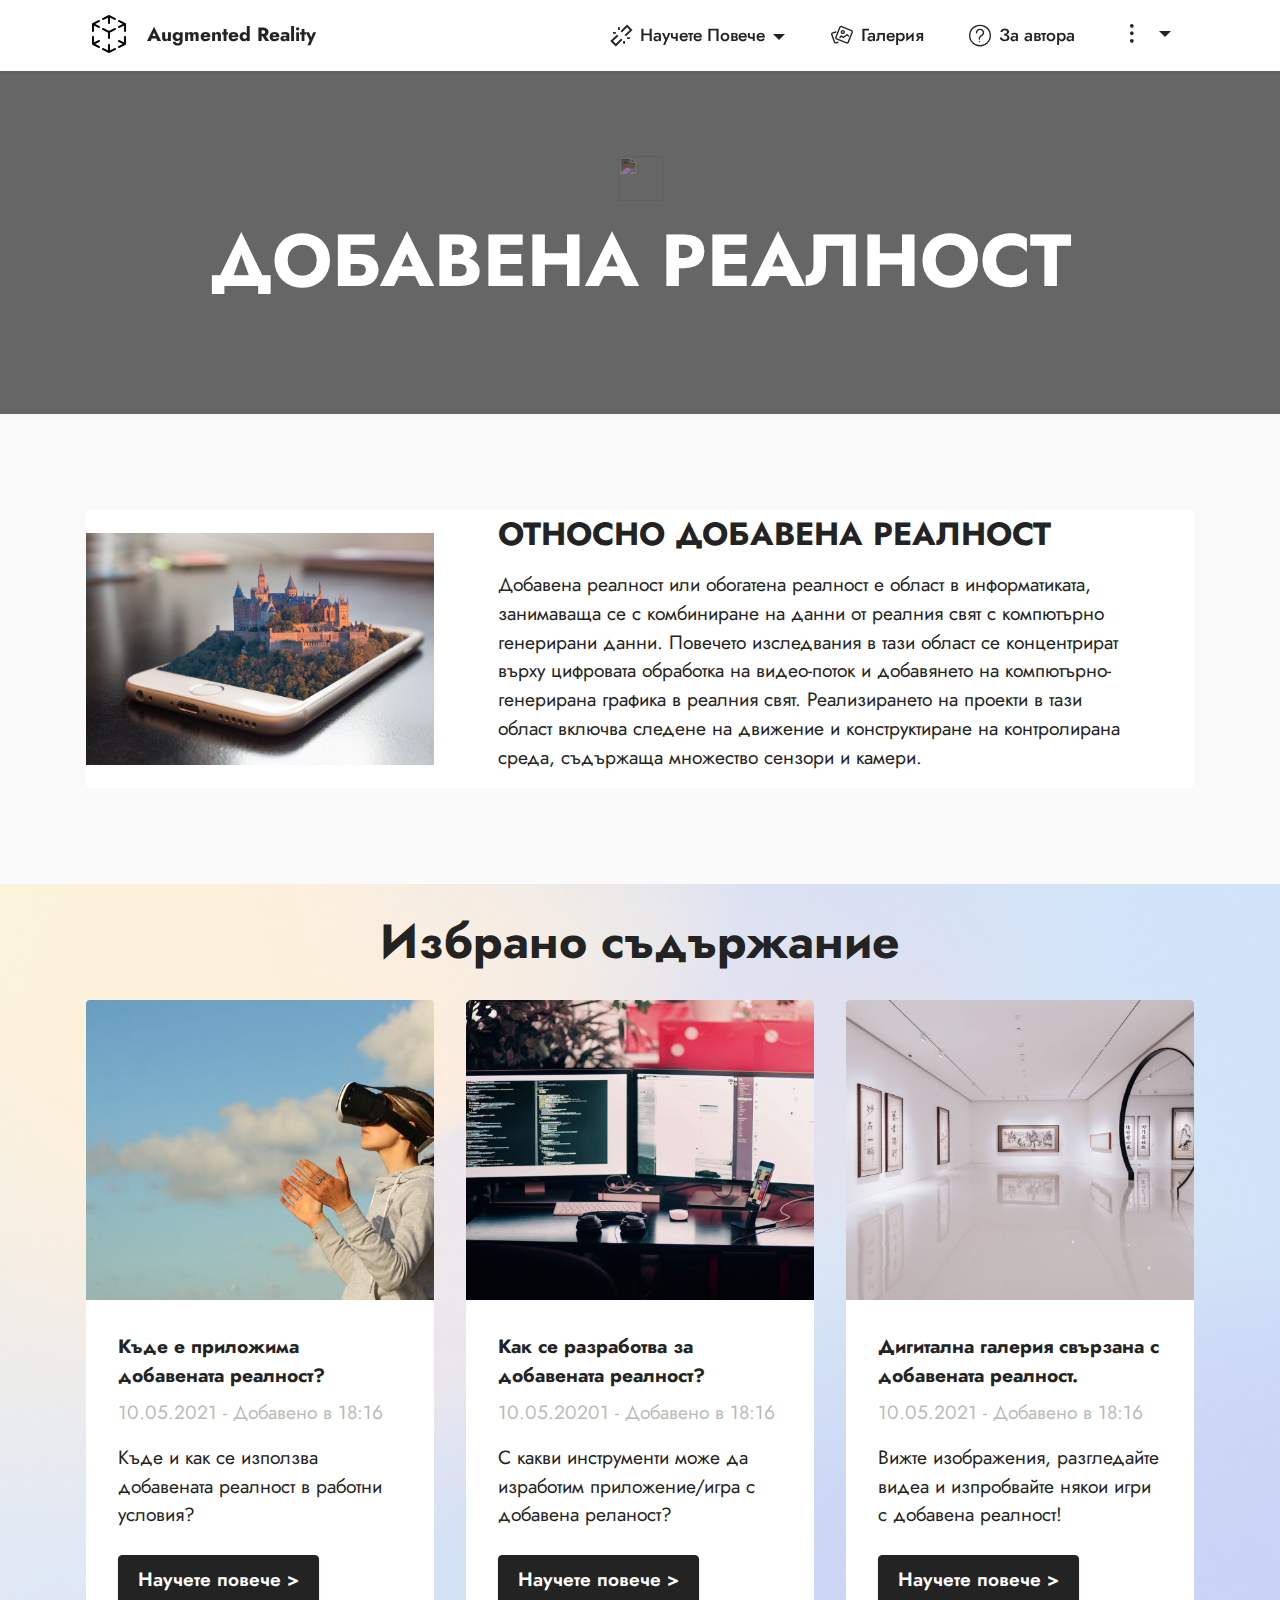
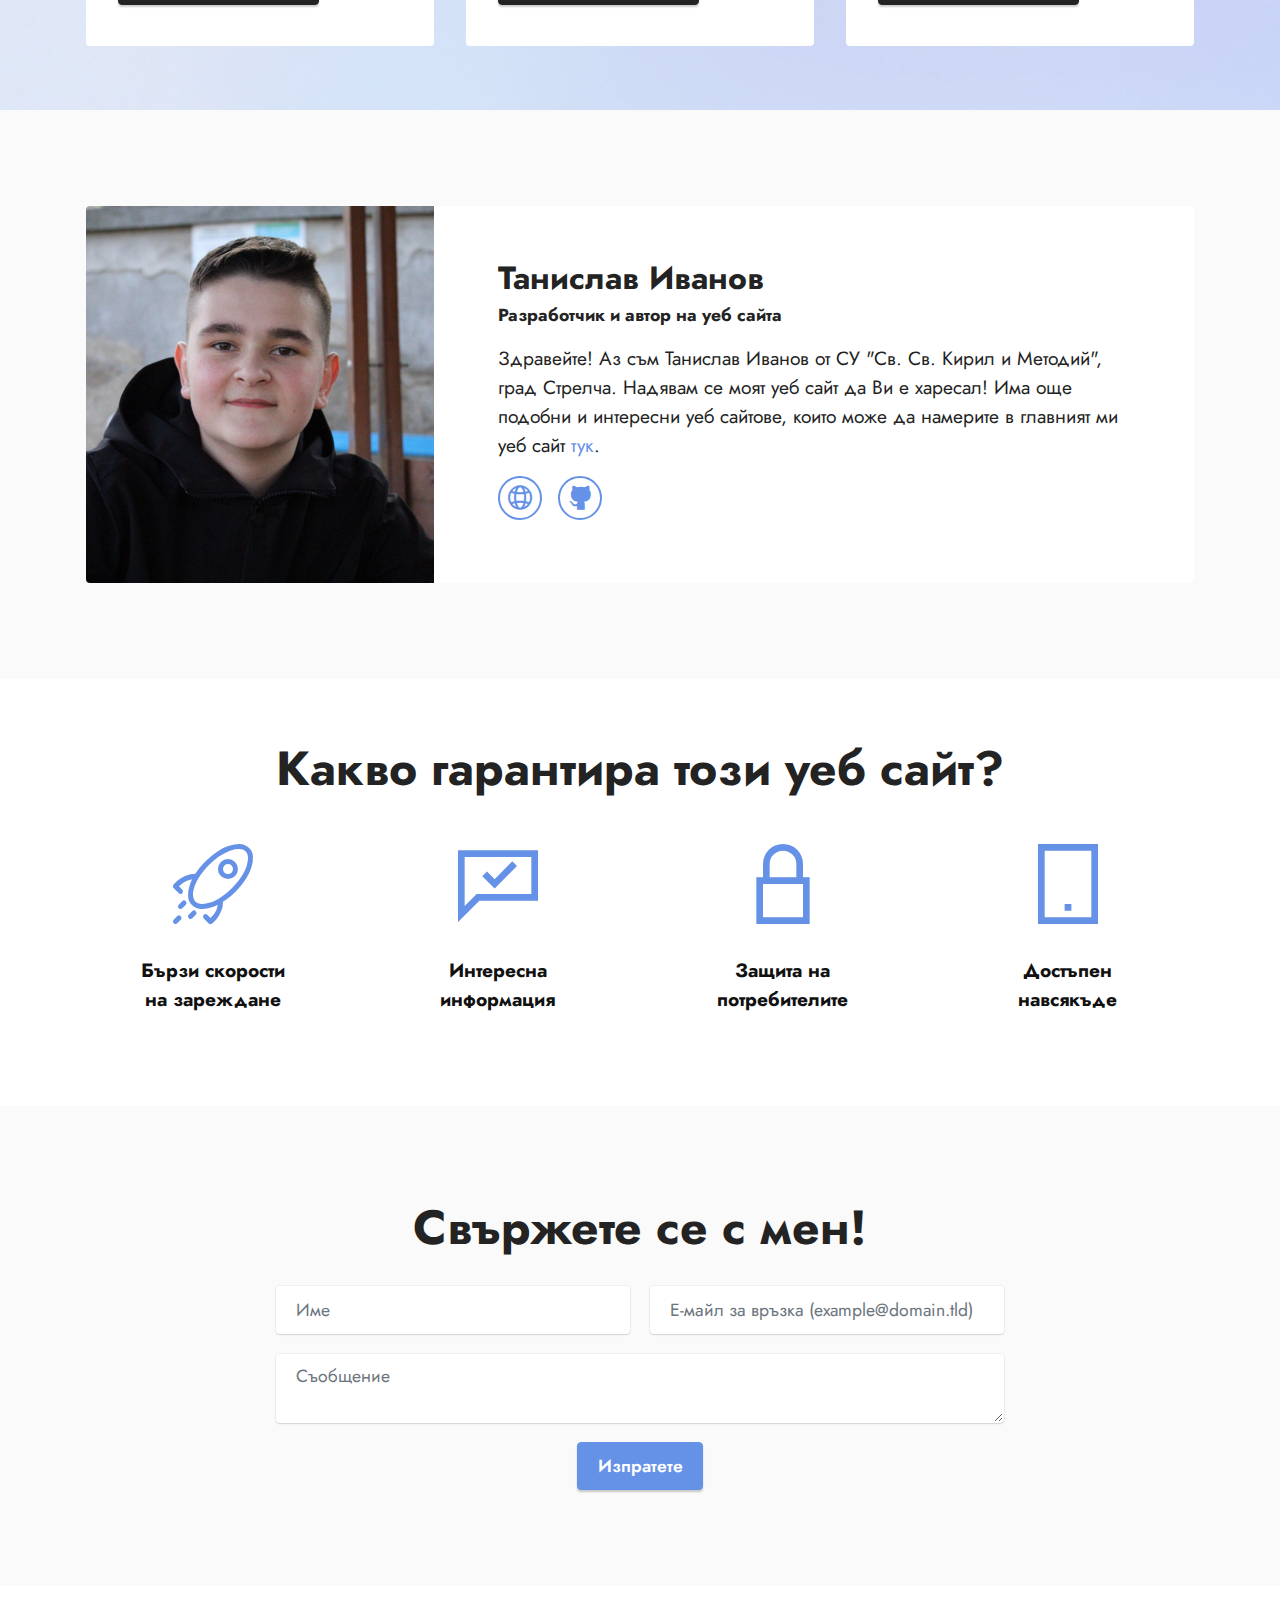
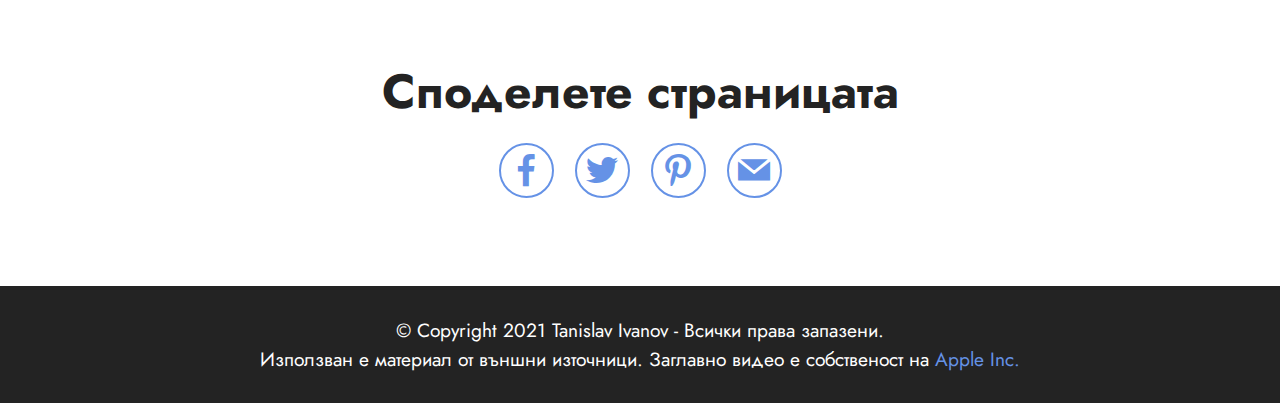
==== commit 8ea7a43d: "Окончателна V1.0.0 Stable" ====
--- a/dev/index.html
+++ b/dev/index.html
@@ -42,7 +42,7 @@
                         <img src="assets/images/2300882-200-96x96.png" alt="Лого" style="height: 3rem;">
                     </a>
                 </span>
-                <span class="navbar-caption-wrap"><a class="navbar-caption text-black display-7" href="https://mobiri.se">Augmented Reality</a></span>
+                <span class="navbar-caption-wrap"><a class="navbar-caption text-black text-primary display-7" href="index.html">Augmented Reality</a></span>
             </div>
             <button class="navbar-toggler" type="button" data-toggle="collapse" data-target="#navbarSupportedContent" aria-controls="navbarNavAltMarkup" aria-expanded="false" aria-label="Toggle navigation">
                 <div class="hamburger">
@@ -57,7 +57,7 @@
                     <li class="nav-item"><a class="nav-link link text-black text-primary display-4" href="digitalgallery.html"><span class="mbrib-image-gallery mbr-iconfont mbr-iconfont-btn"></span>
                             Галерия</a></li>
                     <li class="nav-item"><a class="nav-link link text-black text-primary display-4" href="index.html#team2-6"><span class="mbrib-question mbr-iconfont mbr-iconfont-btn"></span>За автора</a>
-                    </li><li class="nav-item dropdown"><a class="nav-link link text-black dropdown-toggle display-4" href="#" data-toggle="dropdown-submenu" aria-expanded="false"><span class="mobi-mbri mobi-mbri-more-vertical mbr-iconfont mbr-iconfont-btn"></span></a><div class="dropdown-menu"><a class="text-black dropdown-item display-4" href="https://mobiri.se">Политика за поверителност<br></a><a class="text-black dropdown-item text-primary display-4" href="https://apple.com/" aria-expanded="false">Apple Inc.</a></div></li></ul>
+                    </li><li class="nav-item dropdown"><a class="nav-link link text-black dropdown-toggle display-4" href="#" data-toggle="dropdown-submenu" aria-expanded="false"><span class="mobi-mbri mobi-mbri-more-vertical mbr-iconfont mbr-iconfont-btn"></span></a><div class="dropdown-menu"><a class="text-black dropdown-item text-primary display-4" href="privacyprotecion.html">Политика за поверителност<br></a><a class="text-black dropdown-item text-primary display-4" href="https://apple.com/" aria-expanded="false">Apple Inc.</a></div></li></ul>
                 
                 
             </div>
@@ -184,7 +184,7 @@
                 <div class="row align-items-center">
                     <div class="col-12 col-md-4">
                         <div class="image-wrapper">
-                            <img src="assets/images/img-1461-.jpg" alt="Снимка на Автора">
+                            <img src="assets/images/githubpfp-min-696x754.jpg" alt="Снимка на Автора">
                         </div>
                     </div>
                     <div class="col-12 col-md">
@@ -281,7 +281,7 @@
         </div>
         <div class="row justify-content-center mt-4">
             <div class="col-lg-8 mx-auto mbr-form" data-form-type="formoid">
-                <form action="https://mobirise.eu/" method="POST" class="mbr-form form-with-styler" data-form-title="Form Name"><input type="hidden" name="email" data-form-email="true" value="Z/VQZEKtf7GKF2MTqFFW7ehjmmyZx5HdvP927lAtcSq1cY38RAeQdOa2YuzsFHP4w+dqLI9J/lR9JjnNMdqRvS4CLH+5IfjmtdsoqMHOcCNaKCzZtz7tzvLZguhvV+By">
+                <form action="https://mobirise.eu/" method="POST" class="mbr-form form-with-styler" data-form-title="Form Name"><input type="hidden" name="email" data-form-email="true" value="p8bkVbkiHBI+b+OulUSh5hz5/B4Ey/ghNzt8evhiA8FA7sK9JToRO9658setCh00TwrvQgX8tyhjBJKwg6WizG+LLTiH4Tlpa10td/B/wUrO6T+kjGnRL6DOskzXDVkt">
                     <div class="">
                         <div hidden="hidden" data-form-alert="" class="alert alert-success col-12">Благодаря Ви, че попълнихте формуляра! Време за отговор е средно от 2 до 3 работни дни.</div>
                         <div hidden="hidden" data-form-alert-danger="" class="alert alert-danger col-12">Oops...! some
@@ -356,6 +356,6 @@
 </section><section id="top-1" hidden><a href="https://mobirise.site"></a></section><script src="assets/web/assets/jquery/jquery.min.js"></script>  <script src="assets/popper/popper.min.js"></script>  <script src="assets/tether/tether.min.js"></script>  <script src="assets/bootstrap/js/bootstrap.min.js"></script>  <script src="assets/web/assets/cookies-alert-plugin/cookies-alert-core.js"></script>  <script src="assets/web/assets/cookies-alert-plugin/cookies-alert-script.js"></script>  <script src="assets/smoothscroll/smooth-scroll.js"></script>  <script src="assets/dropdown/js/nav-dropdown.js"></script>  <script src="assets/dropdown/js/navbar-dropdown.js"></script>  <script src="assets/touchswipe/jquery.touch-swipe.min.js"></script>  <script src="assets/ytplayer/jquery.mb.ytplayer.min.js"></script>  <script src="assets/vimeoplayer/jquery.mb.vimeo_player.js"></script>  <script src="assets/formstyler/jquery.formstyler.js"></script>  <script src="assets/formstyler/jquery.formstyler.min.js"></script>  <script src="assets/datepicker/jquery.datetimepicker.full.js"></script>  <script src="assets/sociallikes/social-likes.js"></script>  <script src="assets/theme/js/script.js"></script>  <script src="assets/witsec-mailform/witsec-mailform.js"></script>  <script src="assets/formoid/formoid.min.js"></script>  
   
   
-<input name="cookieData" type="hidden" data-cookie-customDialogSelector='null' data-cookie-colorText='#424a4d' data-cookie-colorBg='rgba(234, 239, 241, 0.86)' data-cookie-textButton='Съгласен съм' data-cookie-colorButton='' data-cookie-colorLink='#424a4d' data-cookie-underlineLink='true' data-cookie-text="Използваме бисквитки, за да подобрим изживяването Ви в този сайт! Прочетете нашата <a href='privacyprotection.html'>политика за защита на потребителите</a> преди да продължите към сайта.">
+<input name="cookieData" type="hidden" data-cookie-customDialogSelector='null' data-cookie-colorText='#424a4d' data-cookie-colorBg='rgba(234, 239, 241, 0.99)' data-cookie-textButton='Приемам' data-cookie-colorButton='' data-cookie-colorLink='#424a4d' data-cookie-underlineLink='true' data-cookie-text="Използваме бисквитки, за да подобрим вашето изживяване в нашият уеб сайт. Прочетете повече информация <a href='privacyprotection.html'>тук</a>.">
   </body>
 </html>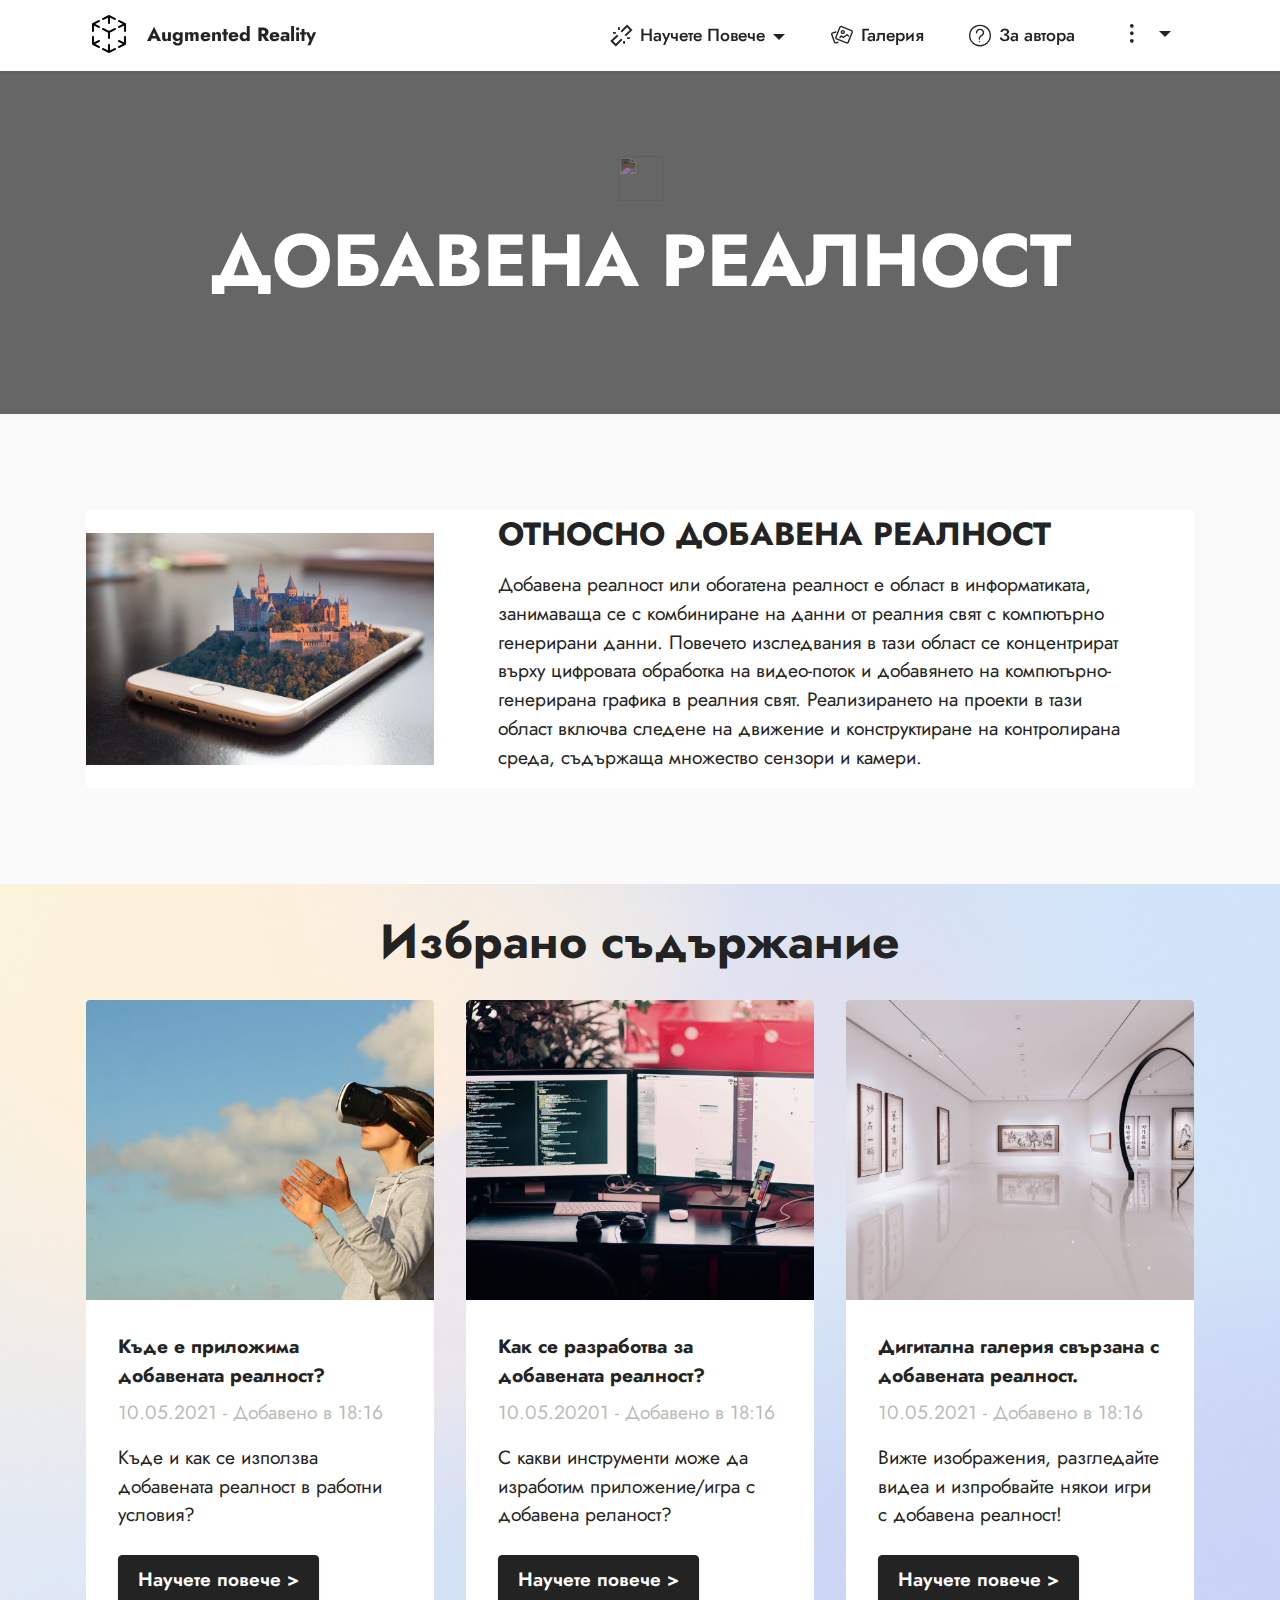
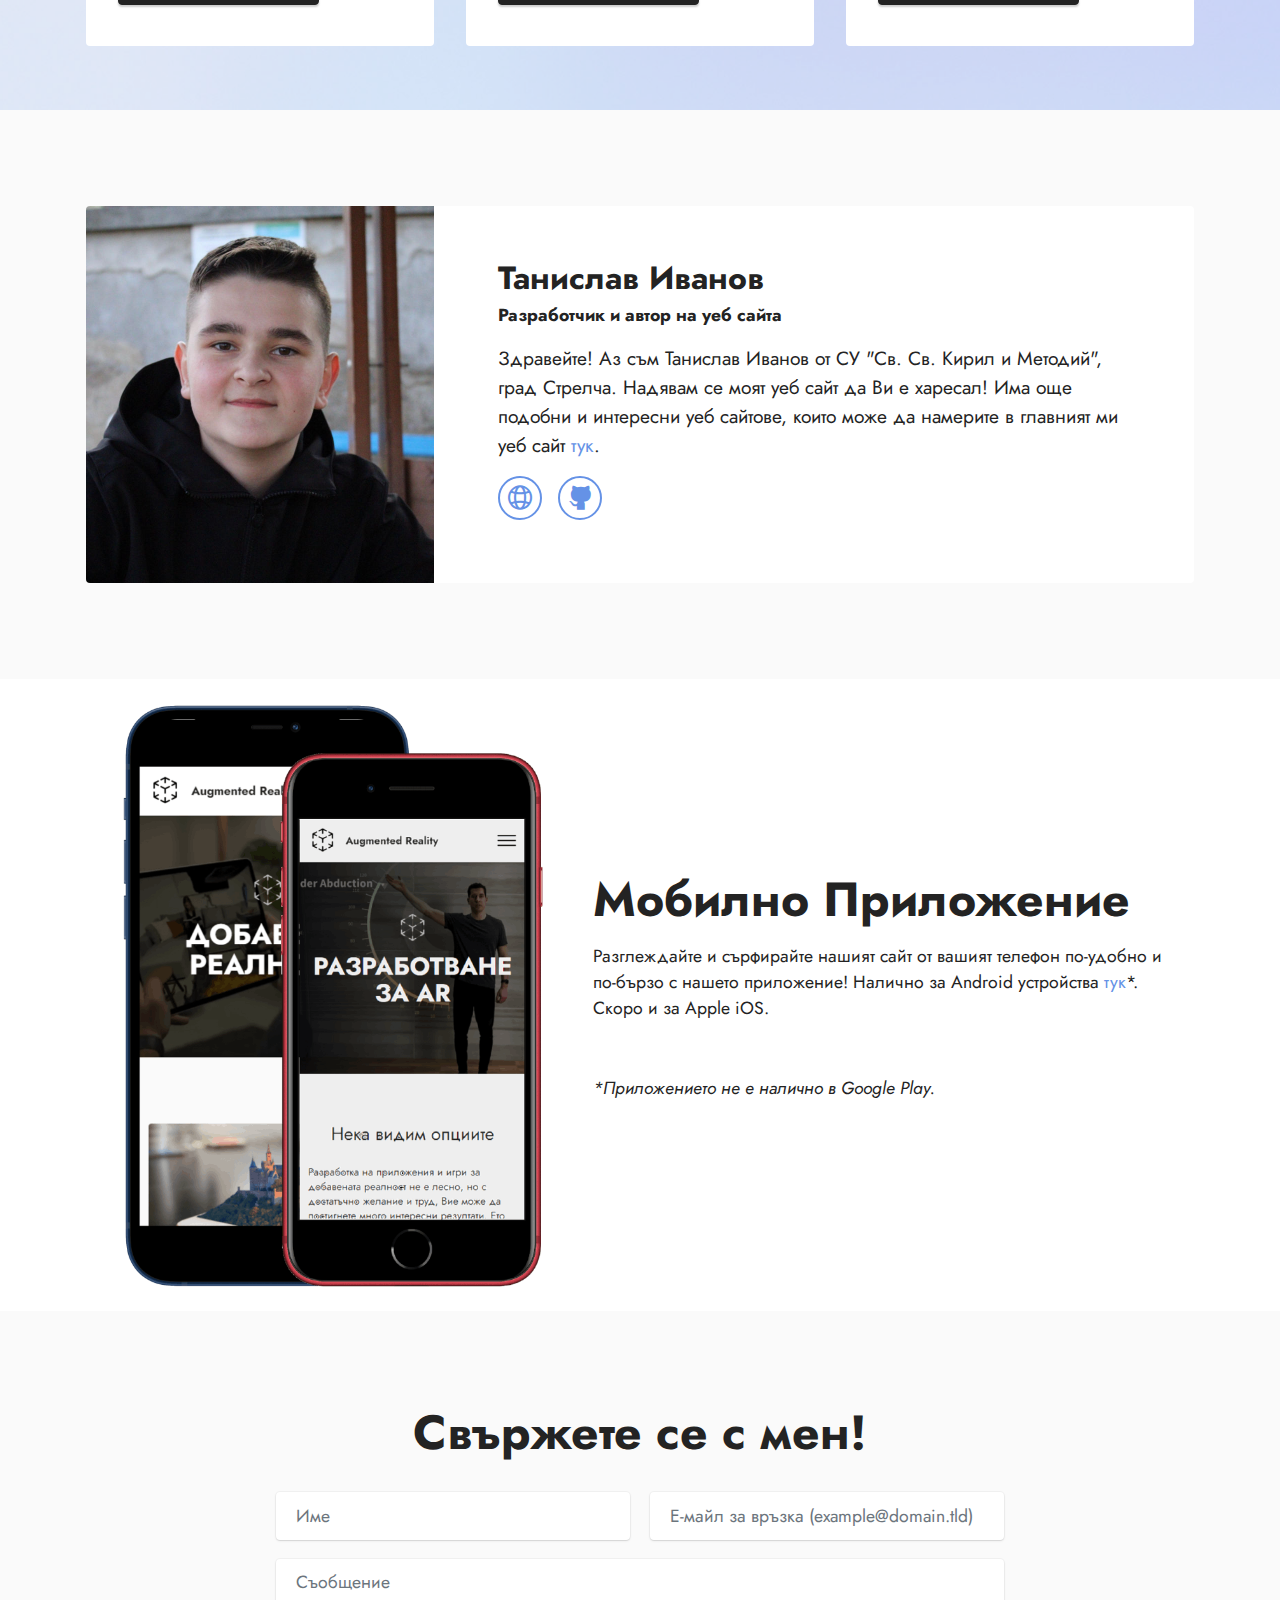
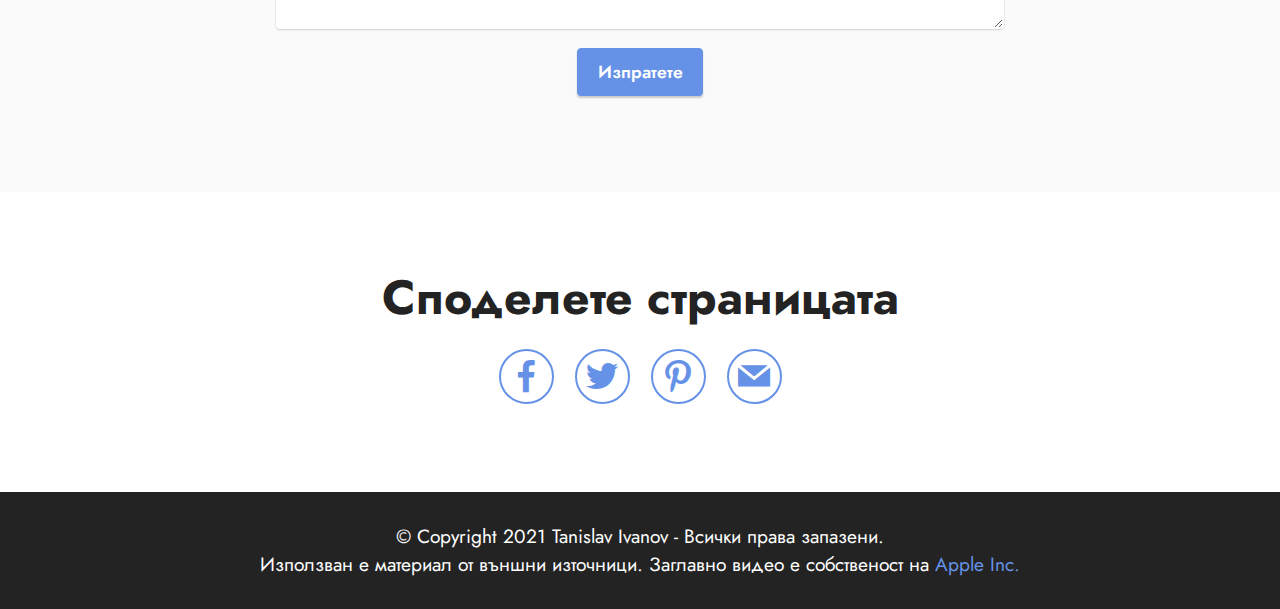
==== commit 69ddc0a2: "Update v1.1" ====
--- a/dev/index.html
+++ b/dev/index.html
@@ -219,53 +219,26 @@
     </div>
 </section>
 
-<section class="features13 cid-sx1dAVcHYe" id="features14-5">
-    
-
-    
-    <div class="container">
-        <div class="row">
-            <div class="col-12">
-                <h3 class="mbr-section-title align-center mb-4 mbr-fonts-style display-2"><strong>Какво гарантира този уеб сайт?</strong></h3>
-            </div>
-            <div class="card col-12 col-md-4 col-lg-2 p-3">
-                <div class="card-wrapper">
-                    <div class="card-box align-center">
-                        <span class="mbr-iconfont mbrib-rocket"></span>
-                        <h4 class="card-title align-center mbr-black mbr-fonts-style display-7">
-                            <strong>Бързи скорости на зареждане</strong></h4>
-                    </div>
-                </div>
-            </div>
-            <div class="card p-3 col-12 col-md-4 col-lg-2">
-                <div class="card-wrapper">
-                    <div class="card-box align-center">
-                        <span class="mbr-iconfont mobi-mbri-cust-feedback mobi-mbri"></span>
-                        <h4 class="card-title align-center mbr-black mbr-fonts-style display-7">
-                            <strong>Интересна информация</strong></h4>
-                    </div>
-                </div>
-            </div>
-            <div class="card p-3 col-12 col-md-4 col-lg-2">
-                <div class="card-wrapper">
-                    <div class="card-box align-center">
-                        <span class="mbr-iconfont mobi-mbri-lock mobi-mbri"></span>
-                        <h4 class="card-title align-center mbr-black mbr-fonts-style display-7">
-                            <strong>Защита на потребителите</strong></h4>
-                    </div>
-                </div>
-            </div>
-            <div class="card p-3 col-12 col-md-4 col-lg-2">
-                <div class="card-wrapper">
-                    <div class="card-box align-center">
-                        <span class="mbr-iconfont mobi-mbri-tablet-vertical mobi-mbri"></span>
-                        <h4 class="card-title align-center mbr-black mbr-fonts-style display-7">
-                            <strong>Достъпен навсякъде</strong></h4>
-                    </div>
-                </div>
-            </div>
-            
-            
+<section class="image1 cid-sx1NSpdYgr" id="image1-1c">
+    
+
+    
+
+    <div class="container">
+        <div class="row align-items-center">
+            <div class="col-12 col-lg-5">
+                <div class="image-wrapper">
+                    <img style="margin-left: 30px;" src="assets/images/phones-696x943.png" alt="iphone 12 mockup">
+                    
+                </div>
+            </div>
+            <div class="col-12 col-lg">
+                <div class="text-wrapper">
+                    <h3 class="mbr-section-title mbr-fonts-style mb-3 display-2"><strong>Мобилно Приложение</strong></h3>
+                    <p class="mbr-text mbr-fonts-style display-4">
+                        Разглеждайте и сърфирайте нашият сайт от вашият телефон по-удобно и по-бързо с нашето приложение! Налично за Android устройства <a href="https://tanislav.space/ar/arapp.apk" class="text-primary">тук</a>*. Скоро и за Apple iOS.<br><br><br><em>*Приложението не е налично в Google Play.</em></p>
+                </div>
+            </div>
         </div>
     </div>
 </section>
@@ -281,7 +254,7 @@
         </div>
         <div class="row justify-content-center mt-4">
             <div class="col-lg-8 mx-auto mbr-form" data-form-type="formoid">
-                <form action="https://mobirise.eu/" method="POST" class="mbr-form form-with-styler" data-form-title="Form Name"><input type="hidden" name="email" data-form-email="true" value="p8bkVbkiHBI+b+OulUSh5hz5/B4Ey/ghNzt8evhiA8FA7sK9JToRO9658setCh00TwrvQgX8tyhjBJKwg6WizG+LLTiH4Tlpa10td/B/wUrO6T+kjGnRL6DOskzXDVkt">
+                <form action="https://mobirise.eu/" method="POST" class="mbr-form form-with-styler" data-form-title="Form Name"><input type="hidden" name="email" data-form-email="true" value="oZp9TLoBh7U2apzTF6jbenLU49Wm4u+9i+ILO9C1iNHyAi2qp7vVvVF9Lp1yxejmH3UKWFfFpIu7tQtphqtF+rMLyUFomFVrNhnXD80cerfXEgB2z/9P1781BUCZkNIr">
                     <div class="">
                         <div hidden="hidden" data-form-alert="" class="alert alert-success col-12">Благодаря Ви, че попълнихте формуляра! Време за отговор е средно от 2 до 3 работни дни.</div>
                         <div hidden="hidden" data-form-alert-danger="" class="alert alert-danger col-12">Oops...! some
--- a/dev/assets/mobirise/css/mbr-additional.css
+++ b/dev/assets/mobirise/css/mbr-additional.css
@@ -1207,36 +1207,23 @@
     padding-right: 4rem;
   }
 }
-.cid-sx1dAVcHYe {
-  padding-top: 4rem;
-  padding-bottom: 4rem;
+.cid-sx1NSpdYgr {
+  padding-top: 1rem;
+  padding-bottom: 1rem;
   background-color: #ffffff;
 }
-.cid-sx1dAVcHYe .card-box {
-  z-index: 10;
-  position: relative;
-}
-@media (min-width: 1500px) {
-  .cid-sx1dAVcHYe .container {
-    max-width: 1400px;
-  }
-}
-.cid-sx1dAVcHYe .card {
-  margin: auto;
-}
-.cid-sx1dAVcHYe .mbr-iconfont {
-  display: block;
-  font-size: 5rem;
-  color: #6592e6;
-  margin-bottom: 2rem;
-}
-.cid-sx1dAVcHYe .card-wrapper {
-  display: flex;
-  justify-content: center;
-  align-items: center;
-}
-.cid-sx1dAVcHYe .row {
-  justify-content: center;
+@media (max-width: 991px) {
+  .cid-sx1NSpdYgr .image-wrapper {
+    margin-bottom: 1rem;
+  }
+}
+.cid-sx1NSpdYgr img {
+  width: 100%;
+}
+@media (min-width: 992px) {
+  .cid-sx1NSpdYgr .text-wrapper {
+    padding: 2rem;
+  }
 }
 .cid-sx1h67roK4 {
   padding-top: 6rem;
--- a/dev/assets/mobirise/css/mbr-additional.css
+++ b/dev/assets/mobirise/css/mbr-additional.css
@@ -1207,36 +1207,23 @@
     padding-right: 4rem;
   }
 }
-.cid-sx1dAVcHYe {
-  padding-top: 4rem;
-  padding-bottom: 4rem;
+.cid-sx1NSpdYgr {
+  padding-top: 1rem;
+  padding-bottom: 1rem;
   background-color: #ffffff;
 }
-.cid-sx1dAVcHYe .card-box {
-  z-index: 10;
-  position: relative;
-}
-@media (min-width: 1500px) {
-  .cid-sx1dAVcHYe .container {
-    max-width: 1400px;
-  }
-}
-.cid-sx1dAVcHYe .card {
-  margin: auto;
-}
-.cid-sx1dAVcHYe .mbr-iconfont {
-  display: block;
-  font-size: 5rem;
-  color: #6592e6;
-  margin-bottom: 2rem;
-}
-.cid-sx1dAVcHYe .card-wrapper {
-  display: flex;
-  justify-content: center;
-  align-items: center;
-}
-.cid-sx1dAVcHYe .row {
-  justify-content: center;
+@media (max-width: 991px) {
+  .cid-sx1NSpdYgr .image-wrapper {
+    margin-bottom: 1rem;
+  }
+}
+.cid-sx1NSpdYgr img {
+  width: 100%;
+}
+@media (min-width: 992px) {
+  .cid-sx1NSpdYgr .text-wrapper {
+    padding: 2rem;
+  }
 }
 .cid-sx1h67roK4 {
   padding-top: 6rem;
